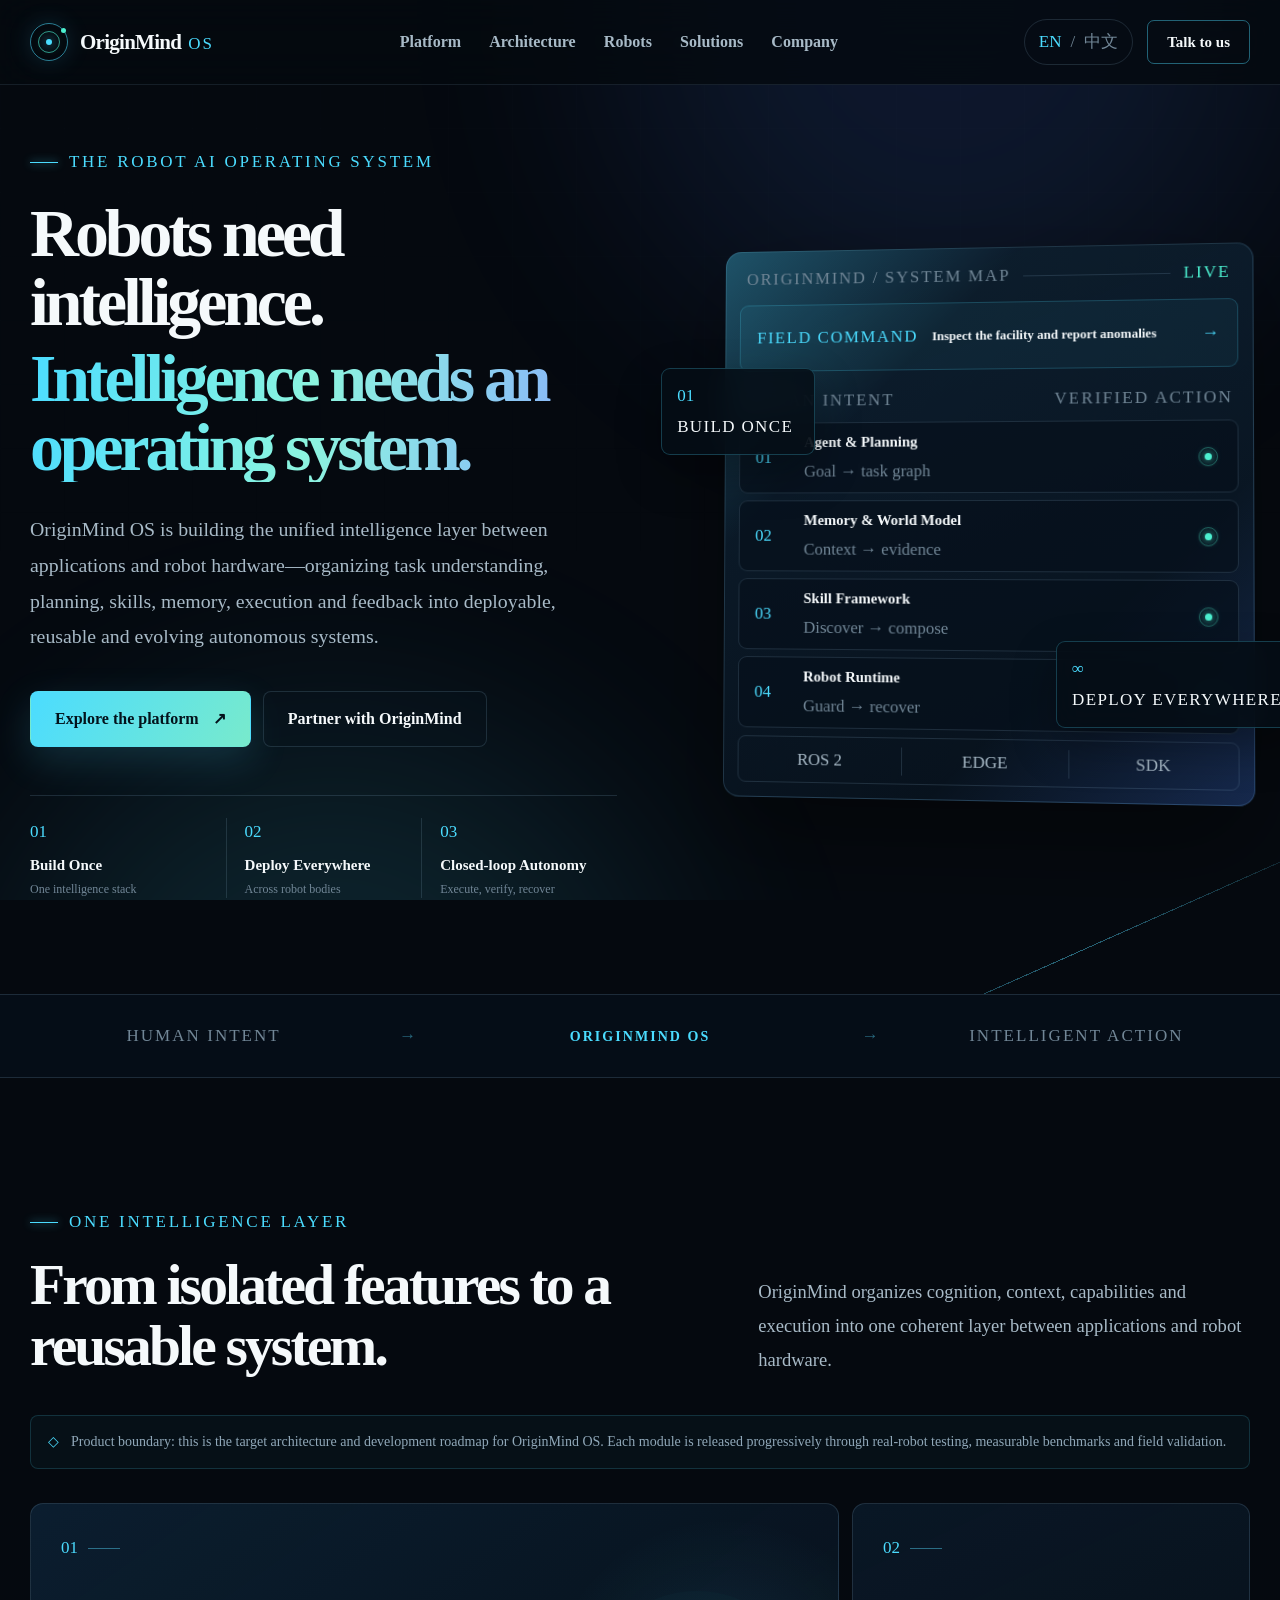
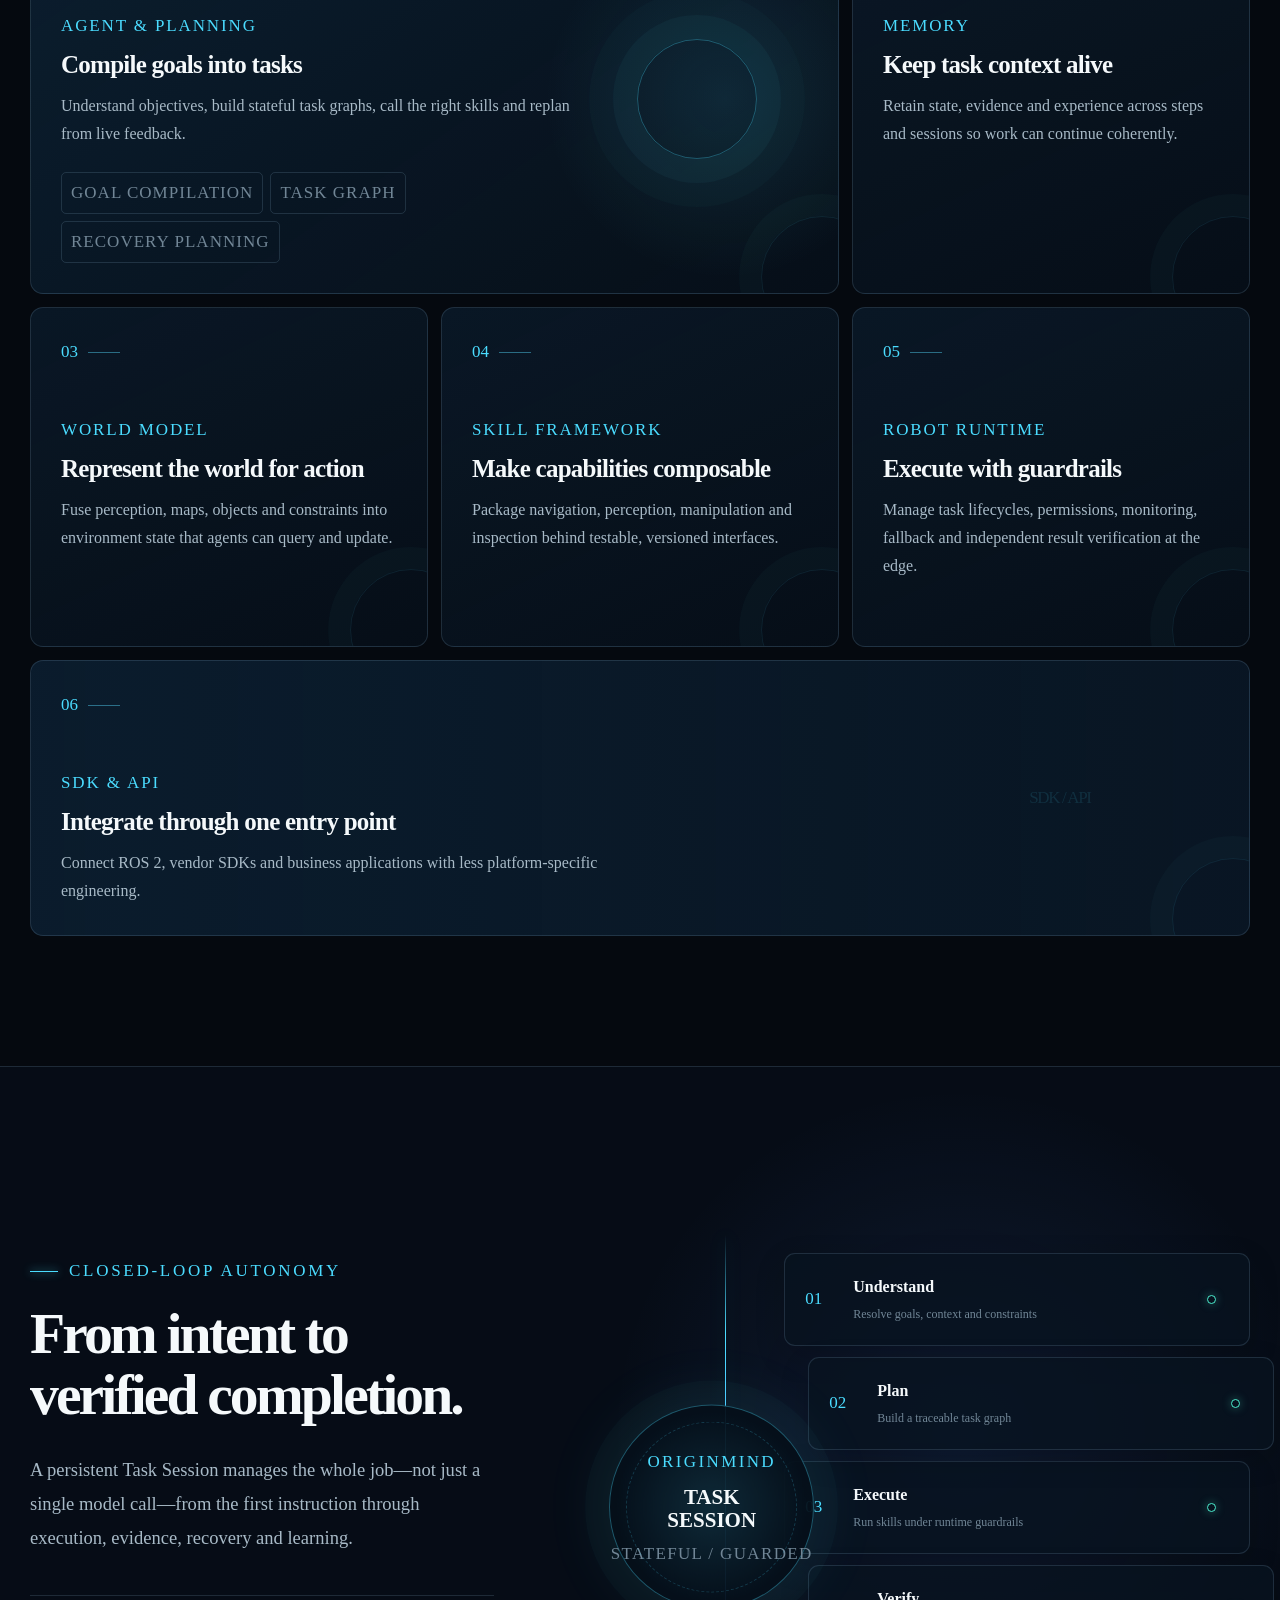
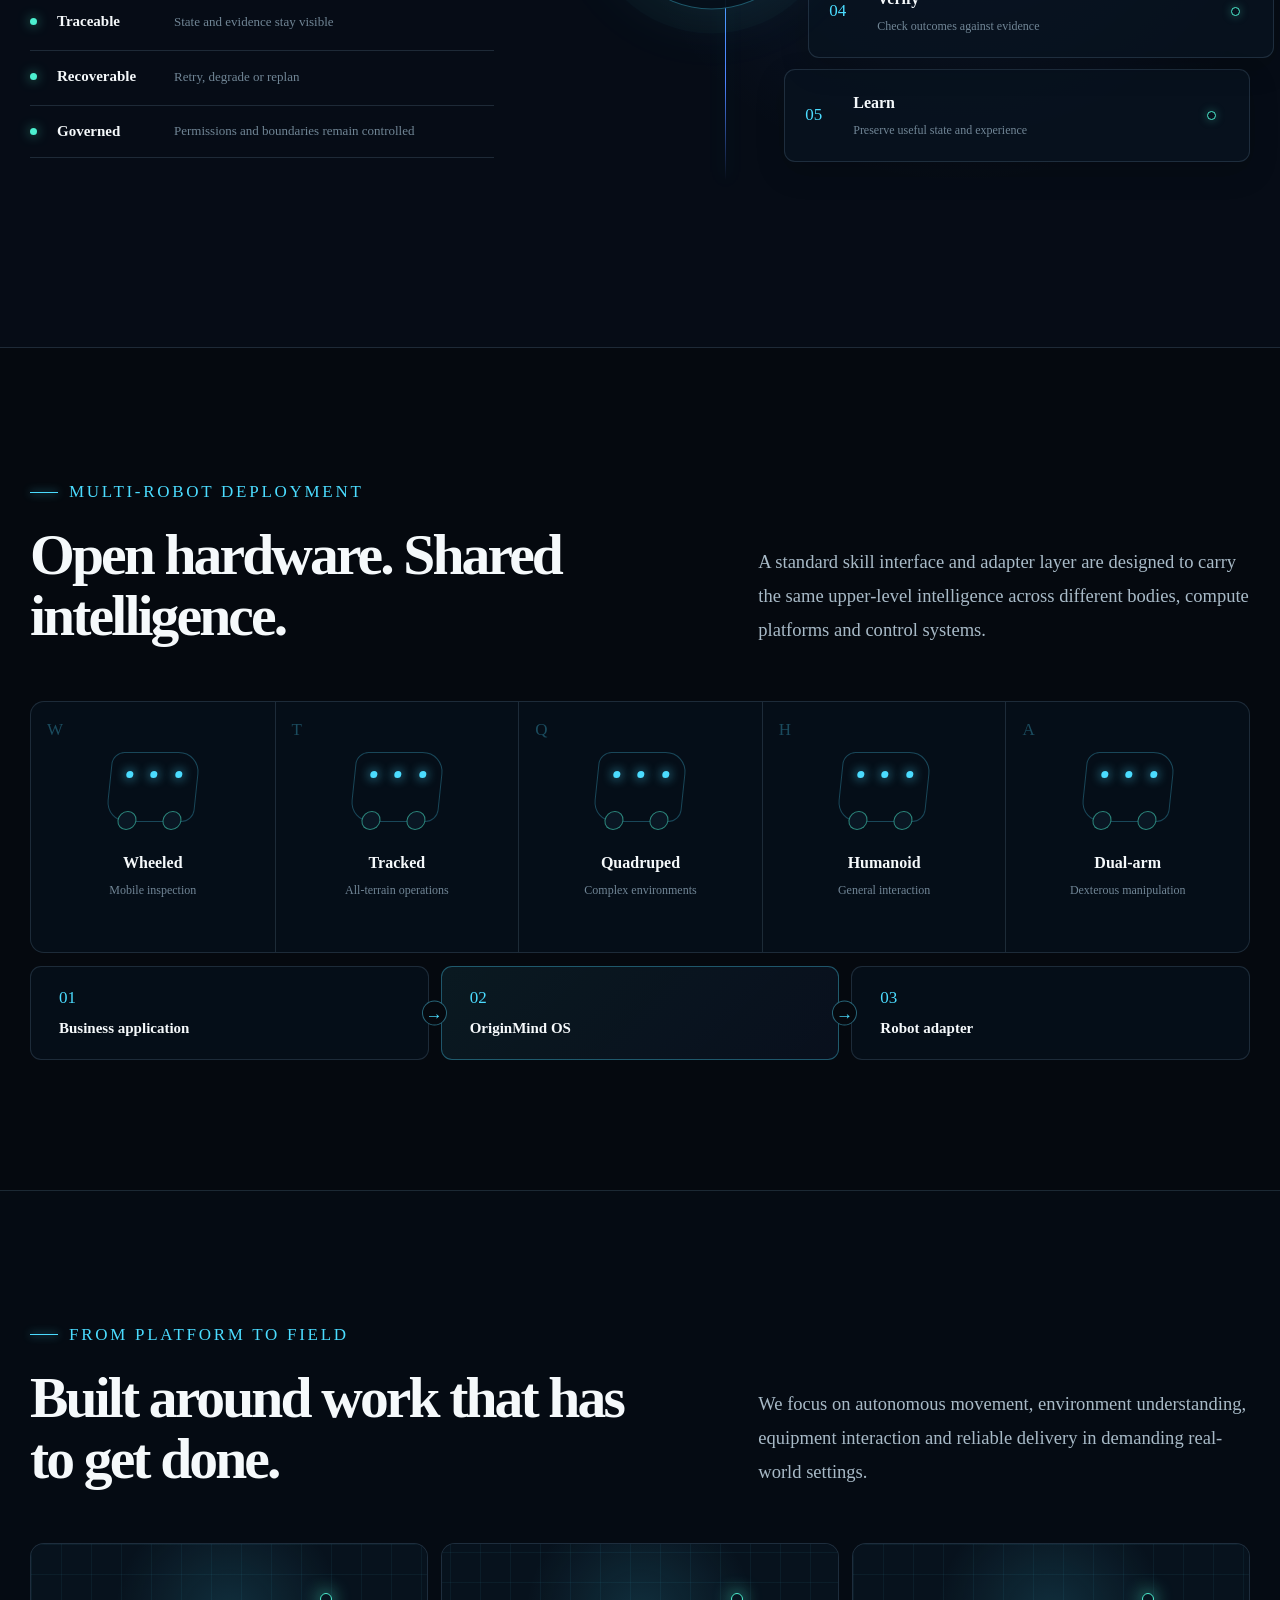
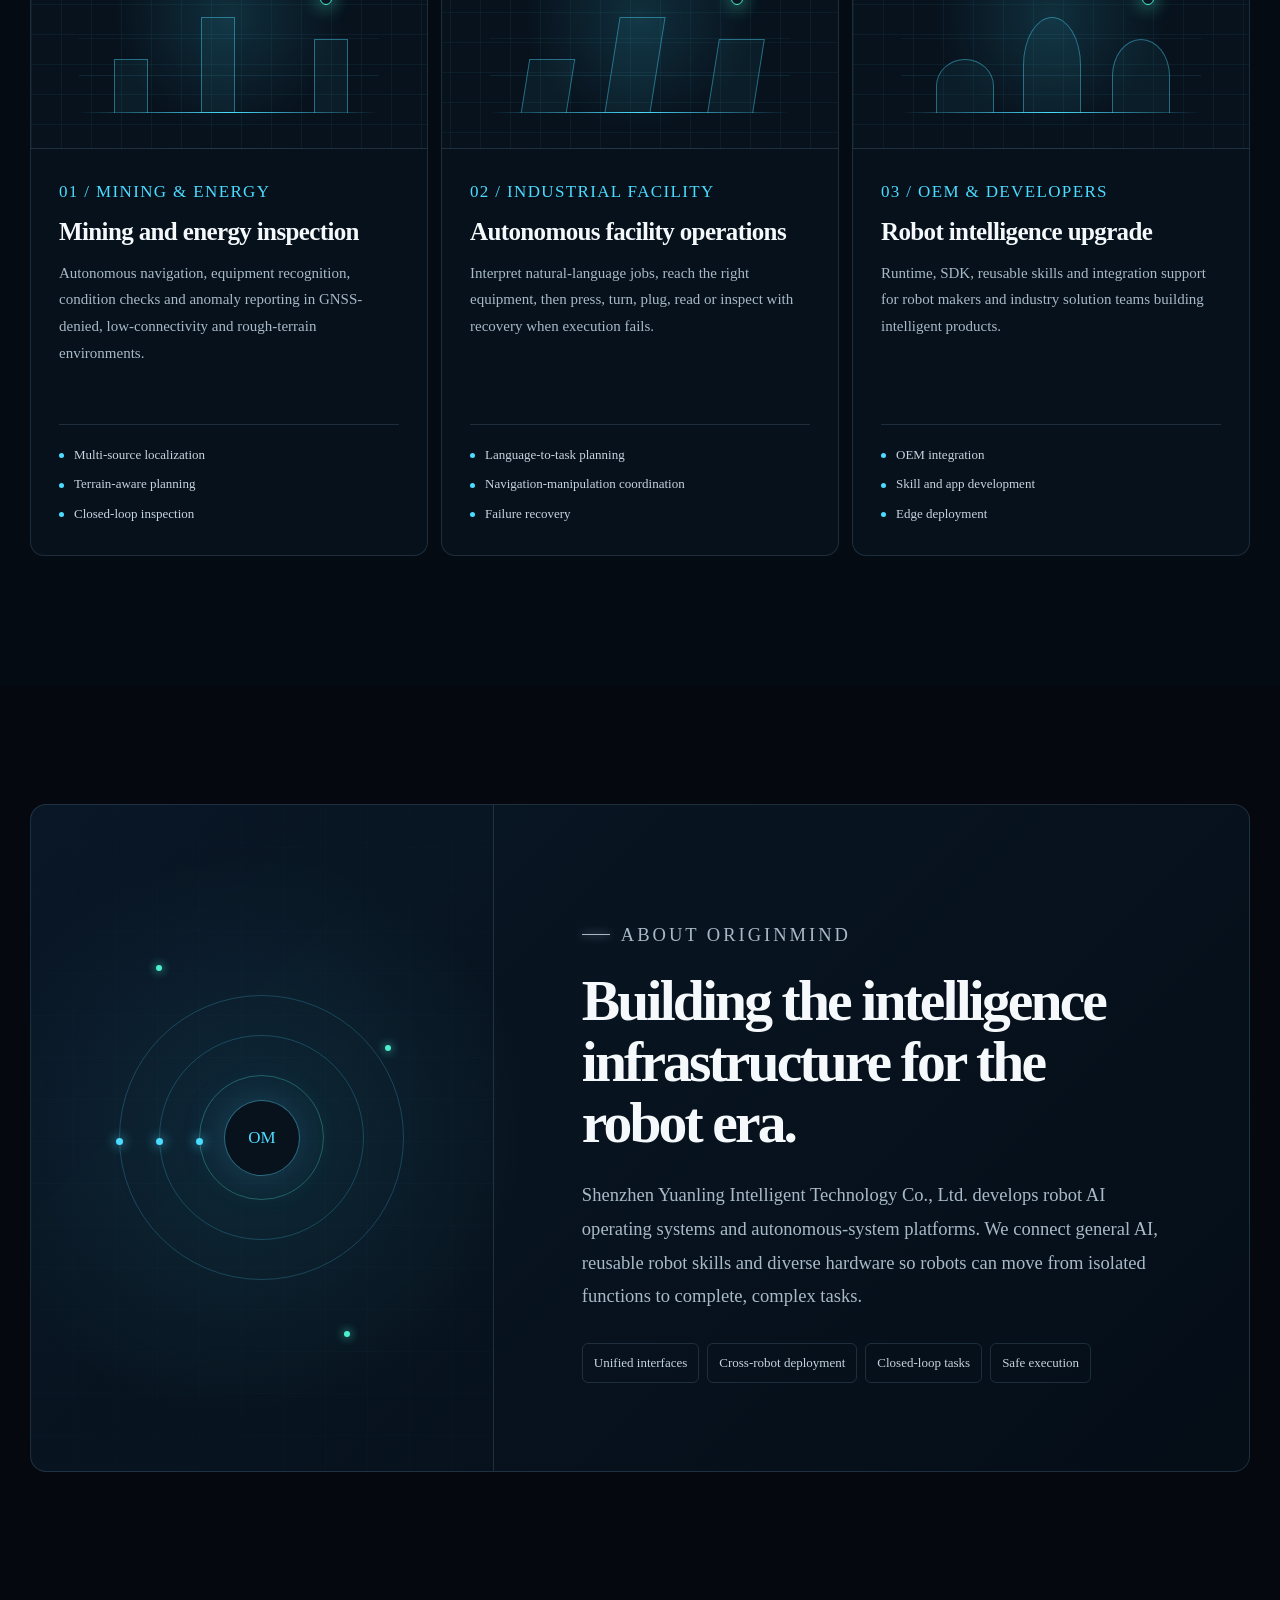
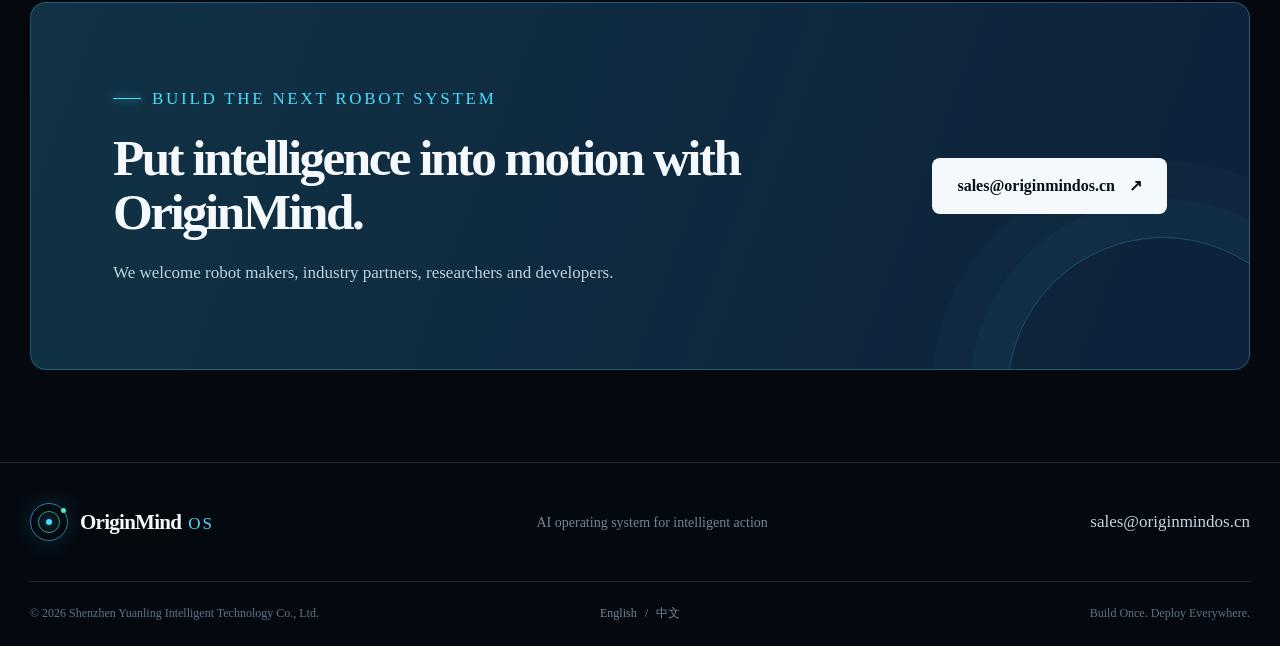
==== en/index.html @ a8e21444 "Build single-repository bilingual OriginMind website" ====
<!DOCTYPE html>
<html lang="en">
  <head>
    <meta charset="utf-8">
    <meta name="viewport" content="width=device-width, initial-scale=1">
    <meta name="theme-color" content="#05090f">
    <meta name="description" content="OriginMind OS connects intent, agents, reusable skills and robot runtimes into deployable, reusable and evolving autonomous robot systems.">
    <meta name="robots" content="index,follow,max-image-preview:large">
    <meta property="og:type" content="website">
    <meta property="og:site_name" content="OriginMind OS">
    <meta property="og:title" content="OriginMind OS | The Robot AI Operating System">
    <meta property="og:description" content="Robots need intelligence. Intelligence needs an operating system.">
    <meta property="og:url" content="https://www.originmindos.com/">
    <meta property="og:locale" content="en_US">
    <meta property="og:locale:alternate" content="zh_CN">
    <meta name="twitter:card" content="summary">
    <meta name="twitter:title" content="OriginMind OS | The Robot AI Operating System">
    <meta name="twitter:description" content="Robots need intelligence. Intelligence needs an operating system.">
    <link rel="canonical" href="https://www.originmindos.com/">
    <link rel="alternate" hreflang="en" href="https://www.originmindos.com/">
    <link rel="alternate" hreflang="zh-CN" href="https://www.originmindos.cn/">
    <link rel="alternate" hreflang="x-default" href="https://www.originmindos.com/">
    <link rel="icon" href="/favicon.svg" type="image/svg+xml">
    <link rel="stylesheet" href="/styles.css">
    <title>OriginMind OS | The Robot AI Operating System</title>
  </head>
  <body><a class="skip-link" href="#main-content">Skip to main content</a><div class="site-atmosphere" aria-hidden="true"><span class="glow glow-one"></span><span class="glow glow-two"></span><span class="grid-field"></span></div><header class="site-header"><div class="shell header-inner"><a class="brand" href="#top" aria-label="OriginMind home"><span class="brand-mark" aria-hidden="true"><i></i></span><span class="brand-name"><strong>OriginMind</strong><small>OS</small></span></a><button class="menu-toggle" type="button" aria-expanded="false" aria-controls="site-navigation" aria-label="Open navigation"><span></span><span></span><span></span></button><nav class="site-nav" id="site-navigation" aria-label="Primary navigation"><a href="#platform">Platform</a><a href="#architecture">Architecture</a><a href="#robots">Robots</a><a href="#solutions">Solutions</a><a href="#company">Company</a></nav><div class="header-actions"><div class="language-switch" aria-label="Language switcher"><a href="https://www.originmindos.com/" class="is-active" aria-current="page">EN</a><span aria-hidden="true">/</span><a href="https://www.originmindos.cn/" class="">中文</a></div><a class="header-cta" href="mailto:sales@originmindos.cn">Talk to us</a></div></div></header><main id="main-content"><section class="hero hero-en" id="top"><div class="shell hero-grid"><div class="hero-copy"><p class="eyebrow"><span></span> THE ROBOT AI OPERATING SYSTEM</p><h1>Robots need intelligence.<span>Intelligence needs an operating system.</span></h1><p class="hero-lead">OriginMind OS is building the unified intelligence layer between applications and robot hardware—organizing task understanding, planning, skills, memory, execution and feedback into deployable, reusable and evolving autonomous systems.</p><div class="hero-actions"><a class="button button-primary" href="#platform">Explore the platform <span aria-hidden="true">↗</span></a><a class="button button-secondary" href="mailto:sales@originmindos.cn">Partner with OriginMind</a></div><ul class="hero-principles"><li><small>01</small><strong>Build Once</strong><span>One intelligence stack</span></li><li><small>02</small><strong>Deploy Everywhere</strong><span>Across robot bodies</span></li><li><small>03</small><strong>Closed-loop Autonomy</strong><span>Execute, verify, recover</span></li></ul></div><div class="system-visual" role="img" aria-label="OriginMind OS reference architecture"><div class="system-frame"><div class="frame-topline"><span>ORIGINMIND / SYSTEM MAP</span><i></i><b>LIVE</b></div><div class="mission-card"><small>FIELD COMMAND</small><strong>Inspect the facility and report anomalies</strong><span>→</span></div><div class="system-flow-labels"><span>HUMAN INTENT</span><span>VERIFIED ACTION</span></div><div class="system-layers"><div class="system-layer"><span>01</span><div><strong>Agent &amp; Planning</strong><small>Goal → task graph</small></div><i aria-hidden="true"></i></div><div class="system-layer"><span>02</span><div><strong>Memory &amp; World Model</strong><small>Context → evidence</small></div><i aria-hidden="true"></i></div><div class="system-layer"><span>03</span><div><strong>Skill Framework</strong><small>Discover → compose</small></div><i aria-hidden="true"></i></div><div class="system-layer"><span>04</span><div><strong>Robot Runtime</strong><small>Guard → recover</small></div><i aria-hidden="true"></i></div></div><div class="system-bus"><span>ROS 2</span><span>EDGE</span><span>SDK</span><i></i></div></div><div class="floating-note note-one"><small>01</small><strong>BUILD ONCE</strong></div><div class="floating-note note-two"><small>∞</small><strong>DEPLOY EVERYWHERE</strong></div></div></div></section><section class="signal-strip" aria-label="OriginMind positioning"><div class="shell signal-inner"><span>HUMAN INTENT</span><i>→</i><strong>ORIGINMIND OS</strong><i>→</i><span>INTELLIGENT ACTION</span></div></section><section class="section platform-section" id="platform"><div class="shell"><div class="section-heading"><div><p class="eyebrow"><span></span> ONE INTELLIGENCE LAYER</p><h2>From isolated features to a reusable system.</h2></div><p>OriginMind organizes cognition, context, capabilities and execution into one coherent layer between applications and robot hardware.</p></div><p class="boundary-note"><span aria-hidden="true">◇</span>Product boundary: this is the target architecture and development roadmap for OriginMind OS. Each module is released progressively through real-robot testing, measurable benchmarks and field validation.</p><div class="module-grid"><article class="module-card module-featured"><div class="module-card-top"><span>01</span><i aria-hidden="true"></i></div><small>AGENT &amp; PLANNING</small><h3>Compile goals into tasks</h3><p>Understand objectives, build stateful task graphs, call the right skills and replan from live feedback.</p><ul><li>Goal compilation</li><li>Task graph</li><li>Recovery planning</li></ul></article><article class="module-card"><div class="module-card-top"><span>02</span><i aria-hidden="true"></i></div><small>MEMORY</small><h3>Keep task context alive</h3><p>Retain state, evidence and experience across steps and sessions so work can continue coherently.</p></article><article class="module-card"><div class="module-card-top"><span>03</span><i aria-hidden="true"></i></div><small>WORLD MODEL</small><h3>Represent the world for action</h3><p>Fuse perception, maps, objects and constraints into environment state that agents can query and update.</p></article><article class="module-card"><div class="module-card-top"><span>04</span><i aria-hidden="true"></i></div><small>SKILL FRAMEWORK</small><h3>Make capabilities composable</h3><p>Package navigation, perception, manipulation and inspection behind testable, versioned interfaces.</p></article><article class="module-card"><div class="module-card-top"><span>05</span><i aria-hidden="true"></i></div><small>ROBOT RUNTIME</small><h3>Execute with guardrails</h3><p>Manage task lifecycles, permissions, monitoring, fallback and independent result verification at the edge.</p></article><article class="module-card"><div class="module-card-top"><span>06</span><i aria-hidden="true"></i></div><small>SDK &amp; API</small><h3>Integrate through one entry point</h3><p>Connect ROS 2, vendor SDKs and business applications with less platform-specific engineering.</p></article></div></div></section><section class="section architecture-section" id="architecture"><div class="shell architecture-grid"><div class="architecture-copy"><p class="eyebrow"><span></span> CLOSED-LOOP AUTONOMY</p><h2>From intent to verified completion.</h2><p class="section-lead">A persistent Task Session manages the whole job—not just a single model call—from the first instruction through execution, evidence, recovery and learning.</p><div class="quality-grid"><div><i aria-hidden="true"></i><strong>Traceable</strong><span>State and evidence stay visible</span></div><div><i aria-hidden="true"></i><strong>Recoverable</strong><span>Retry, degrade or replan</span></div><div><i aria-hidden="true"></i><strong>Governed</strong><span>Permissions and boundaries remain controlled</span></div></div></div><div class="task-session" role="img" aria-label="From intent to verified completion."><div class="session-rail" aria-hidden="true"></div><div class="session-center"><small>ORIGINMIND</small><strong>TASK SESSION</strong><span>STATEFUL / GUARDED</span></div><ol><li><b>01</b><div><strong>Understand</strong><span>Resolve goals, context and constraints</span></div><i aria-hidden="true"></i></li><li><b>02</b><div><strong>Plan</strong><span>Build a traceable task graph</span></div><i aria-hidden="true"></i></li><li><b>03</b><div><strong>Execute</strong><span>Run skills under runtime guardrails</span></div><i aria-hidden="true"></i></li><li><b>04</b><div><strong>Verify</strong><span>Check outcomes against evidence</span></div><i aria-hidden="true"></i></li><li><b>05</b><div><strong>Learn</strong><span>Preserve useful state and experience</span></div><i aria-hidden="true"></i></li></ol></div></div></section><section class="section robots-section" id="robots"><div class="shell"><div class="section-heading"><div><p class="eyebrow"><span></span> MULTI-ROBOT DEPLOYMENT</p><h2>Open hardware. Shared intelligence.</h2></div><p>A standard skill interface and adapter layer are designed to carry the same upper-level intelligence across different bodies, compute platforms and control systems.</p></div><div class="robot-grid"><article class="robot-card"><span>W</span><div class="robot-glyph" aria-hidden="true"><i></i><i></i><i></i></div><strong>Wheeled</strong><small>Mobile inspection</small></article><article class="robot-card"><span>T</span><div class="robot-glyph" aria-hidden="true"><i></i><i></i><i></i></div><strong>Tracked</strong><small>All-terrain operations</small></article><article class="robot-card"><span>Q</span><div class="robot-glyph" aria-hidden="true"><i></i><i></i><i></i></div><strong>Quadruped</strong><small>Complex environments</small></article><article class="robot-card"><span>H</span><div class="robot-glyph" aria-hidden="true"><i></i><i></i><i></i></div><strong>Humanoid</strong><small>General interaction</small></article><article class="robot-card"><span>A</span><div class="robot-glyph" aria-hidden="true"><i></i><i></i><i></i></div><strong>Dual-arm</strong><small>Dexterous manipulation</small></article></div><div class="deployment-flow"><div class=""><small>01</small><strong>Business application</strong><i aria-hidden="true">→</i></div><div class="flow-core"><small>02</small><strong>OriginMind OS</strong><i aria-hidden="true">→</i></div><div class=""><small>03</small><strong>Robot adapter</strong></div></div></div></section><section class="section solutions-section" id="solutions"><div class="shell"><div class="section-heading"><div><p class="eyebrow"><span></span> FROM PLATFORM TO FIELD</p><h2>Built around work that has to get done.</h2></div><p>We focus on autonomous movement, environment understanding, equipment interaction and reliable delivery in demanding real-world settings.</p></div><div class="solution-grid"><article class="solution-card"><div class="solution-art solution-art-1" aria-hidden="true"><span></span><span></span><span></span><i></i></div><div class="solution-body"><small>01 / MINING &amp; ENERGY</small><h3>Mining and energy inspection</h3><p>Autonomous navigation, equipment recognition, condition checks and anomaly reporting in GNSS-denied, low-connectivity and rough-terrain environments.</p><ul><li>Multi-source localization</li><li>Terrain-aware planning</li><li>Closed-loop inspection</li></ul></div></article><article class="solution-card"><div class="solution-art solution-art-2" aria-hidden="true"><span></span><span></span><span></span><i></i></div><div class="solution-body"><small>02 / INDUSTRIAL FACILITY</small><h3>Autonomous facility operations</h3><p>Interpret natural-language jobs, reach the right equipment, then press, turn, plug, read or inspect with recovery when execution fails.</p><ul><li>Language-to-task planning</li><li>Navigation-manipulation coordination</li><li>Failure recovery</li></ul></div></article><article class="solution-card"><div class="solution-art solution-art-3" aria-hidden="true"><span></span><span></span><span></span><i></i></div><div class="solution-body"><small>03 / OEM &amp; DEVELOPERS</small><h3>Robot intelligence upgrade</h3><p>Runtime, SDK, reusable skills and integration support for robot makers and industry solution teams building intelligent products.</p><ul><li>OEM integration</li><li>Skill and app development</li><li>Edge deployment</li></ul></div></article></div></div></section><section class="section company-section" id="company"><div class="shell company-panel"><div class="company-orbit" aria-hidden="true"><span class="orbit orbit-one"></span><span class="orbit orbit-two"></span><span class="orbit orbit-three"></span><strong>OM</strong><i></i><i></i><i></i></div><div class="company-copy"><p class="eyebrow"><span></span> ABOUT ORIGINMIND</p><h2>Building the intelligence infrastructure for the robot era.</h2><p>Shenzhen Yuanling Intelligent Technology Co., Ltd. develops robot AI operating systems and autonomous-system platforms. We connect general AI, reusable robot skills and diverse hardware so robots can move from isolated functions to complete, complex tasks.</p><div class="value-list"><span>Unified interfaces</span><span>Cross-robot deployment</span><span>Closed-loop tasks</span><span>Safe execution</span></div></div></div></section><section class="contact-section"><div class="shell contact-panel"><div><p class="eyebrow"><span></span> BUILD THE NEXT ROBOT SYSTEM</p><h2>Put intelligence into motion with OriginMind.</h2><p>We welcome robot makers, industry partners, researchers and developers.</p></div><a class="button contact-button" href="mailto:sales@originmindos.cn">sales@originmindos.cn <span aria-hidden="true">↗</span></a></div></section></main><footer class="site-footer"><div class="shell footer-main"><a class="brand" href="#top" aria-label="Back to top"><span class="brand-mark" aria-hidden="true"><i></i></span><span class="brand-name"><strong>OriginMind</strong><small>OS</small></span></a><p>AI operating system for intelligent action</p><a href="mailto:sales@originmindos.cn">sales@originmindos.cn</a></div><div class="shell footer-bottom"><span>© 2026 Shenzhen Yuanling Intelligent Technology Co., Ltd.</span><div class="footer-languages"><a href="https://www.originmindos.com/">English</a><span>/</span><a href="https://www.originmindos.cn/">中文</a></div><span>Build Once. Deploy Everywhere.</span></div></footer>
    <script src="/script.js" defer></script>
  </body>
</html>
---- styles.css ----
:root {
  color-scheme: dark;
  --bg: #05090f;
  --bg-soft: #07121d;
  --panel: rgba(10, 23, 36, 0.78);
  --panel-solid: #0a1724;
  --line: rgba(150, 190, 216, 0.17);
  --line-hot: rgba(84, 218, 255, 0.44);
  --text: #f5f9fb;
  --muted: #a8bac7;
  --muted-soft: #718696;
  --cyan: #4bdcff;
  --blue: #4d82ff;
  --mint: #4cf0d0;
  --shell: 1220px;
  --sans: var(--font-geist-sans), "PingFang SC", "Microsoft YaHei", system-ui, sans-serif;
  --mono: var(--font-geist-mono), ui-monospace, monospace;
}

* {
  box-sizing: border-box;
}

html {
  scroll-behavior: smooth;
  background: var(--bg);
}

body {
  margin: 0;
  min-width: 320px;
  overflow-x: clip;
  color: var(--text);
  background: var(--bg);
  font-family: var(--sans);
  font-size: 17px;
  line-height: 1.65;
  -webkit-font-smoothing: antialiased;
}

body.menu-open {
  overflow: hidden;
}

a {
  color: inherit;
  text-decoration: none;
}

button,
a {
  -webkit-tap-highlight-color: transparent;
}

button {
  font: inherit;
}

.shell {
  width: min(calc(100% - 48px), var(--shell));
  margin-inline: auto;
}

.skip-link {
  position: fixed;
  z-index: 100;
  top: 10px;
  left: 12px;
  padding: 10px 16px;
  color: #031119;
  background: var(--cyan);
  border-radius: 7px;
  font-weight: 750;
  transform: translateY(-150%);
}

.skip-link:focus {
  transform: translateY(0);
}

.site-atmosphere {
  position: fixed;
  z-index: 0;
  inset: 0;
  overflow: hidden;
  contain: strict;
  pointer-events: none;
}

.glow {
  position: absolute;
  width: 52vw;
  height: 52vw;
  border-radius: 50%;
  filter: blur(120px);
  opacity: 0.12;
}

.glow-one {
  top: -25vw;
  right: 0;
  background: var(--blue);
}

.glow-two {
  bottom: -38vw;
  left: 0;
  background: var(--cyan);
}

.grid-field {
  position: absolute;
  inset: 0;
  opacity: 0.22;
  background-image:
    linear-gradient(rgba(117, 164, 194, 0.055) 1px, transparent 1px),
    linear-gradient(90deg, rgba(117, 164, 194, 0.055) 1px, transparent 1px);
  background-size: 64px 64px;
  mask-image: linear-gradient(to bottom, #000 0%, transparent 90%);
}

.site-header {
  position: fixed;
  z-index: 50;
  inset: 0 0 auto;
  border-bottom: 1px solid rgba(145, 189, 218, 0.12);
  background: rgba(5, 9, 15, 0.78);
  backdrop-filter: blur(20px);
}

.header-inner {
  min-height: 82px;
  display: flex;
  align-items: center;
  gap: 32px;
}

.brand {
  display: inline-flex;
  align-items: center;
  gap: 12px;
  flex: 0 0 auto;
}

.brand-mark {
  position: relative;
  display: grid;
  width: 38px;
  height: 38px;
  place-items: center;
  border: 1px solid rgba(75, 220, 255, 0.56);
  border-radius: 50%;
  box-shadow: 0 0 24px rgba(75, 220, 255, 0.15);
}

.brand-mark::before,
.brand-mark::after,
.brand-mark i {
  content: "";
  position: absolute;
  border-radius: 50%;
}

.brand-mark::before {
  inset: 7px;
  border: 1px solid rgba(76, 240, 208, 0.62);
}

.brand-mark::after {
  width: 6px;
  height: 6px;
  background: var(--cyan);
  box-shadow: 0 0 12px var(--cyan);
}

.brand-mark i {
  top: 4px;
  right: 1px;
  width: 5px;
  height: 5px;
  background: var(--mint);
}

.brand-name {
  display: flex;
  align-items: baseline;
  gap: 7px;
}

.brand-name strong {
  font-size: 21px;
  font-weight: 680;
  letter-spacing: -0.035em;
}

.brand-name small {
  color: var(--cyan);
  font: 750 10px/1 var(--mono);
  letter-spacing: 0.12em;
}

.site-nav {
  display: flex;
  align-items: center;
  gap: clamp(18px, 2.2vw, 34px);
  margin: 0 auto;
}

.site-nav a {
  position: relative;
  padding-block: 29px;
  color: var(--muted);
  font-size: 16px;
  font-weight: 570;
  white-space: nowrap;
  transition: color 0.2s ease;
}

.site-nav a::after {
  content: "";
  position: absolute;
  right: 0;
  bottom: 20px;
  left: 0;
  height: 1px;
  background: var(--cyan);
  transform: scaleX(0);
  transition: transform 0.2s ease;
}

.site-nav a:hover,
.site-nav a:focus-visible {
  color: var(--text);
}

.site-nav a:hover::after,
.site-nav a:focus-visible::after {
  transform: scaleX(1);
}

.header-actions {
  display: flex;
  align-items: center;
  gap: 14px;
}

.language-switch {
  display: flex;
  align-items: center;
  gap: 7px;
  min-height: 42px;
  padding: 0 12px;
  border: 1px solid var(--line);
  border-radius: 999px;
  color: var(--muted-soft);
  font: 690 13px/1 var(--mono);
}

.language-switch a {
  padding: 8px 2px;
  transition: color 0.2s ease;
}

.language-switch a:hover,
.language-switch a:focus-visible,
.language-switch a.is-active {
  color: var(--cyan);
}

.header-cta {
  min-height: 44px;
  display: inline-flex;
  align-items: center;
  justify-content: center;
  padding: 0 19px;
  border: 1px solid rgba(75, 220, 255, 0.42);
  border-radius: 7px;
  color: var(--text);
  font-size: 15px;
  font-weight: 650;
  transition: background 0.2s ease, color 0.2s ease;
}

.header-cta:hover,
.header-cta:focus-visible {
  color: #031119;
  background: var(--cyan);
}

.menu-toggle {
  display: none;
  width: 44px;
  height: 44px;
  padding: 12px 9px;
  border: 1px solid var(--line);
  border-radius: 7px;
  color: var(--text);
  background: transparent;
  cursor: pointer;
}

.menu-toggle span {
  display: block;
  width: 100%;
  height: 1px;
  margin: 5px 0;
  background: currentColor;
  transition: transform 0.2s ease, opacity 0.2s ease;
}

.hero {
  position: relative;
  z-index: 1;
  min-height: 850px;
  display: flex;
  align-items: center;
  padding: 148px 0 96px;
  overflow: hidden;
}

.hero::after {
  content: "";
  position: absolute;
  right: -10%;
  bottom: 4%;
  width: 52%;
  height: 1px;
  background: linear-gradient(90deg, transparent, var(--line-hot), transparent);
  transform: rotate(-24deg);
}

.hero-grid {
  display: grid;
  grid-template-columns: minmax(0, 1.05fr) minmax(430px, 0.95fr);
  align-items: center;
  gap: clamp(60px, 8vw, 120px);
}

.eyebrow {
  display: flex;
  align-items: center;
  gap: 11px;
  margin: 0 0 24px;
  color: var(--cyan);
  font: 720 12px/1.5 var(--mono);
  letter-spacing: 0.16em;
  text-transform: uppercase;
}

.eyebrow span {
  width: 28px;
  height: 1px;
  background: currentColor;
  box-shadow: 0 0 8px currentColor;
}

.hero h1 {
  max-width: 760px;
  margin: 0;
  font-size: clamp(56px, 6.2vw, 92px);
  font-weight: 610;
  line-height: 0.98;
  letter-spacing: -0.06em;
}

.hero h1 > span {
  display: block;
  margin-top: 8px;
  color: transparent;
  background: linear-gradient(100deg, var(--cyan), #8cf5df 48%, #89a9ff);
  background-clip: text;
  -webkit-background-clip: text;
}

.hero-en h1 {
  font-size: clamp(49px, 5.3vw, 78px);
  line-height: 1.01;
}

.hero-zh h1 {
  font-size: clamp(39px, 5vw, 70px);
  line-height: 1.06;
  letter-spacing: -0.045em;
}

.hero-lead {
  max-width: 680px;
  margin: 30px 0 0;
  color: var(--muted);
  font-size: clamp(18px, 1.55vw, 21px);
  line-height: 1.8;
}

.hero-actions {
  display: flex;
  flex-wrap: wrap;
  gap: 12px;
  margin-top: 36px;
}

.button {
  min-height: 56px;
  display: inline-flex;
  align-items: center;
  justify-content: center;
  gap: 14px;
  padding: 0 24px;
  border: 1px solid transparent;
  border-radius: 8px;
  font-size: 16px;
  font-weight: 680;
  transition: transform 0.2s ease, box-shadow 0.2s ease, border-color 0.2s ease;
}

.button:hover,
.button:focus-visible {
  transform: translateY(-2px);
}

.button-primary {
  color: #03121b;
  background: linear-gradient(120deg, var(--cyan), #78eacc);
  box-shadow: 0 13px 38px rgba(75, 220, 255, 0.16);
}

.button-primary:hover,
.button-primary:focus-visible {
  box-shadow: 0 16px 48px rgba(75, 220, 255, 0.24);
}

.button-secondary {
  border-color: var(--line);
  background: rgba(9, 19, 30, 0.42);
}

.button-secondary:hover,
.button-secondary:focus-visible {
  border-color: var(--line-hot);
}

.hero-principles {
  display: grid;
  grid-template-columns: repeat(3, 1fr);
  gap: 0;
  margin: 48px 0 0;
  padding: 22px 0 0;
  border-top: 1px solid var(--line);
  list-style: none;
}

.hero-principles li {
  min-width: 0;
  padding-right: 18px;
}

.hero-principles li + li {
  padding-left: 18px;
  border-left: 1px solid var(--line);
}

.hero-principles small,
.hero-principles strong,
.hero-principles span {
  display: block;
}

.hero-principles small {
  margin-bottom: 7px;
  color: var(--cyan);
  font: 700 10px/1 var(--mono);
}

.hero-principles strong {
  font-size: 15px;
  font-weight: 670;
}

.hero-principles span {
  margin-top: 3px;
  color: var(--muted-soft);
  font-size: 12px;
  line-height: 1.45;
}

.system-visual {
  position: relative;
}

.system-frame {
  position: relative;
  padding: 14px;
  border: 1px solid rgba(119, 181, 220, 0.22);
  border-radius: 16px;
  background:
    linear-gradient(160deg, rgba(13, 31, 48, 0.94), rgba(6, 15, 25, 0.9)),
    var(--panel-solid);
  box-shadow: 0 40px 100px rgba(0, 0, 0, 0.45);
  transform: perspective(1000px) rotateY(-4deg) rotateX(1deg);
}

.system-frame::before {
  content: "";
  position: absolute;
  inset: -1px;
  z-index: -1;
  border-radius: inherit;
  background: linear-gradient(135deg, rgba(75, 220, 255, 0.28), transparent 28%, transparent 70%, rgba(77, 130, 255, 0.22));
}

.frame-topline {
  min-height: 34px;
  display: grid;
  grid-template-columns: auto 1fr auto;
  align-items: center;
  gap: 13px;
  padding: 0 7px 12px;
  color: var(--muted-soft);
  font: 700 9px/1 var(--mono);
  letter-spacing: 0.11em;
}

.frame-topline i {
  height: 1px;
  background: var(--line);
}

.frame-topline b {
  color: var(--mint);
  font: inherit;
}

.mission-card {
  min-height: 68px;
  display: grid;
  grid-template-columns: auto 1fr auto;
  align-items: center;
  gap: 14px;
  padding: 0 17px;
  border: 1px solid rgba(75, 220, 255, 0.2);
  border-radius: 9px;
  background: rgba(75, 220, 255, 0.055);
}

.mission-card small {
  color: var(--cyan);
  font: 700 9px/1 var(--mono);
  letter-spacing: 0.1em;
}

.mission-card strong {
  overflow: hidden;
  font-size: 13px;
  font-weight: 580;
  text-overflow: ellipsis;
  white-space: nowrap;
}

.mission-card > span {
  color: var(--cyan);
}

.system-flow-labels {
  display: flex;
  justify-content: space-between;
  padding: 16px 5px 8px;
  color: var(--muted-soft);
  font: 700 8px/1 var(--mono);
  letter-spacing: 0.12em;
}

.system-layers {
  display: grid;
  gap: 7px;
}

.system-layer {
  min-height: 72px;
  display: grid;
  grid-template-columns: 38px 1fr 22px;
  align-items: center;
  gap: 12px;
  padding: 0 16px;
  border: 1px solid var(--line);
  border-radius: 9px;
  background: rgba(7, 17, 28, 0.7);
  transition: border-color 0.2s ease, transform 0.2s ease;
}

.system-layer:hover {
  border-color: var(--line-hot);
  transform: translateX(-4px);
}

.system-layer > span {
  color: var(--cyan);
  font: 700 11px/1 var(--mono);
}

.system-layer div {
  display: grid;
  gap: 4px;
}

.system-layer strong {
  font-size: 15px;
  font-weight: 640;
}

.system-layer small {
  color: var(--muted-soft);
  font: 550 10px/1.2 var(--mono);
}

.system-layer i {
  position: relative;
  width: 19px;
  height: 19px;
  border: 1px solid rgba(76, 240, 208, 0.34);
  border-radius: 50%;
}

.system-layer i::after {
  content: "";
  position: absolute;
  inset: 5px;
  border-radius: 50%;
  background: var(--mint);
  box-shadow: 0 0 9px var(--mint);
}

.system-bus {
  position: relative;
  min-height: 47px;
  display: grid;
  grid-template-columns: repeat(3, 1fr);
  align-items: center;
  margin-top: 8px;
  overflow: hidden;
  border: 1px solid var(--line);
  border-radius: 8px;
  color: var(--muted);
  font: 650 9px/1 var(--mono);
  text-align: center;
}

.system-bus span + span {
  border-left: 1px solid var(--line);
}

.system-bus i {
  position: absolute;
  bottom: 0;
  left: -30%;
  width: 28%;
  height: 1px;
  background: linear-gradient(90deg, transparent, var(--cyan), transparent);
  animation: bus-signal 4.5s linear infinite;
}

.floating-note {
  position: absolute;
  display: grid;
  gap: 3px;
  min-width: 154px;
  padding: 13px 15px;
  border: 1px solid rgba(75, 220, 255, 0.24);
  border-radius: 9px;
  background: rgba(5, 13, 22, 0.86);
  box-shadow: 0 18px 45px rgba(0, 0, 0, 0.32);
  backdrop-filter: blur(14px);
}

.floating-note small {
  color: var(--cyan);
  font: 700 9px/1 var(--mono);
}

.floating-note strong {
  font: 700 11px/1.2 var(--mono);
  letter-spacing: 0.08em;
}

.note-one {
  top: 22%;
  left: -58px;
}

.note-two {
  right: -48px;
  bottom: 13%;
}

.signal-strip {
  position: relative;
  z-index: 2;
  border-block: 1px solid var(--line);
  background: rgba(7, 17, 29, 0.68);
}

.signal-inner {
  min-height: 82px;
  display: grid;
  grid-template-columns: 1fr auto 1.15fr auto 1fr;
  align-items: center;
  gap: 22px;
  color: var(--muted-soft);
  font: 700 12px/1 var(--mono);
  letter-spacing: 0.12em;
  text-align: center;
}

.signal-inner strong {
  color: var(--cyan);
  font-size: 14px;
}

.signal-inner i {
  color: var(--line-hot);
  font-style: normal;
}

@keyframes bus-signal {
  to { left: 105%; }
}

.section {
  position: relative;
  z-index: 2;
  padding: 130px 0;
}

.section-heading {
  display: grid;
  grid-template-columns: minmax(0, 1.12fr) minmax(300px, 0.88fr);
  align-items: end;
  gap: clamp(48px, 8vw, 110px);
  margin-bottom: 54px;
}

.section-heading .eyebrow,
.architecture-copy .eyebrow,
.company-copy .eyebrow,
.contact-panel .eyebrow {
  margin-bottom: 18px;
}

.section-heading h2,
.architecture-copy h2,
.company-copy h2,
.contact-panel h2 {
  max-width: 850px;
  margin: 0;
  font-size: clamp(42px, 4.5vw, 66px);
  font-weight: 600;
  line-height: 1.06;
  letter-spacing: -0.05em;
}

.section-heading > p,
.section-lead,
.company-copy > p {
  margin: 0;
  color: var(--muted);
  font-size: clamp(17px, 1.45vw, 20px);
  line-height: 1.82;
}

.boundary-note {
  display: grid;
  grid-template-columns: auto 1fr;
  gap: 12px;
  margin: -15px 0 34px;
  padding: 14px 17px;
  border: 1px solid rgba(75, 220, 255, 0.16);
  border-radius: 8px;
  color: #90a8b9;
  background: rgba(75, 220, 255, 0.035);
  font-size: 14px;
  line-height: 1.7;
}

.boundary-note span {
  color: var(--cyan);
}

.module-grid {
  display: grid;
  grid-template-columns: repeat(3, minmax(0, 1fr));
  gap: 13px;
}

.module-card {
  position: relative;
  min-height: 340px;
  display: flex;
  flex-direction: column;
  padding: 30px;
  overflow: hidden;
  border: 1px solid var(--line);
  border-radius: 13px;
  background: linear-gradient(155deg, rgba(11, 27, 43, 0.82), rgba(7, 17, 28, 0.68));
  transition: transform 0.25s ease, border-color 0.25s ease, background 0.25s ease;
}

.module-card::after {
  content: "";
  position: absolute;
  right: -45px;
  bottom: -45px;
  width: 120px;
  height: 120px;
  border: 1px solid rgba(75, 220, 255, 0.09);
  border-radius: 50%;
  box-shadow: 0 0 0 22px rgba(75, 220, 255, 0.025);
}

.module-card:hover {
  z-index: 1;
  border-color: var(--line-hot);
  background: linear-gradient(155deg, rgba(13, 34, 53, 0.92), rgba(7, 18, 30, 0.82));
  transform: translateY(-5px);
}

.module-featured {
  grid-column: span 2;
  padding-right: 33%;
  background:
    radial-gradient(circle at 86% 50%, rgba(75, 220, 255, 0.11), transparent 25%),
    linear-gradient(145deg, rgba(12, 32, 50, 0.92), rgba(7, 17, 28, 0.7));
}

.module-featured::before {
  content: "";
  position: absolute;
  top: 50%;
  right: 10%;
  width: 118px;
  height: 118px;
  border: 1px solid rgba(75, 220, 255, 0.3);
  border-radius: 50%;
  box-shadow:
    0 0 0 24px rgba(75, 220, 255, 0.04),
    0 0 0 48px rgba(75, 220, 255, 0.018);
  transform: translateY(-50%);
}

.module-card:last-child {
  grid-column: span 3;
  min-height: 270px;
  padding-right: 52%;
  background:
    linear-gradient(90deg, rgba(10, 28, 45, 0.94), rgba(8, 21, 35, 0.72)),
    var(--panel-solid);
}

.module-card:last-child::before {
  content: "SDK / API";
  position: absolute;
  top: 50%;
  right: 13%;
  color: rgba(75, 220, 255, 0.12);
  font: 700 clamp(34px, 5vw, 70px)/1 var(--mono);
  letter-spacing: -0.08em;
  transform: translateY(-50%);
}

.module-card-top {
  display: flex;
  align-items: center;
  gap: 10px;
  margin-bottom: 50px;
}

.module-card-top span {
  color: var(--cyan);
  font: 700 11px/1 var(--mono);
}

.module-card-top i {
  width: 32px;
  height: 1px;
  background: var(--line-hot);
}

.module-card > small {
  color: var(--cyan);
  font: 700 10px/1.4 var(--mono);
  letter-spacing: 0.11em;
  text-transform: uppercase;
}

.module-card h3 {
  margin: 10px 0 12px;
  font-size: 25px;
  font-weight: 620;
  line-height: 1.2;
  letter-spacing: -0.03em;
}

.module-card > p {
  max-width: 620px;
  margin: 0;
  color: var(--muted);
  font-size: 16px;
  line-height: 1.75;
}

.module-card ul {
  display: flex;
  flex-wrap: wrap;
  gap: 7px;
  margin: auto 0 0;
  padding: 24px 0 0;
  list-style: none;
}

.module-card li {
  padding: 6px 9px;
  border: 1px solid var(--line);
  border-radius: 5px;
  color: var(--muted-soft);
  font: 650 9px/1 var(--mono);
  letter-spacing: 0.06em;
  text-transform: uppercase;
}

.architecture-section {
  overflow: hidden;
  border-block: 1px solid var(--line);
  background:
    radial-gradient(circle at 75% 42%, rgba(77, 130, 255, 0.12), transparent 32%),
    rgba(7, 15, 25, 0.72);
}

.architecture-grid {
  display: grid;
  grid-template-columns: minmax(0, 0.84fr) minmax(480px, 1.16fr);
  align-items: center;
  gap: clamp(70px, 9vw, 130px);
}

.architecture-copy .section-lead {
  margin-top: 28px;
}

.quality-grid {
  display: grid;
  gap: 2px;
  margin-top: 40px;
}

.quality-grid > div {
  display: grid;
  grid-template-columns: 15px 105px 1fr;
  align-items: center;
  gap: 12px;
  min-height: 53px;
  border-top: 1px solid var(--line);
}

.quality-grid > div:last-child {
  border-bottom: 1px solid var(--line);
}

.quality-grid i {
  width: 7px;
  height: 7px;
  border-radius: 50%;
  background: var(--mint);
  box-shadow: 0 0 12px rgba(76, 240, 208, 0.65);
}

.quality-grid strong {
  font-size: 15px;
  font-weight: 650;
}

.quality-grid span {
  color: var(--muted-soft);
  font-size: 13px;
}

.task-session {
  position: relative;
  min-height: 620px;
  display: flex;
  align-items: center;
  padding-left: 175px;
}

.session-rail {
  position: absolute;
  top: 6%;
  bottom: 6%;
  left: 116px;
  width: 1px;
  background: linear-gradient(180deg, transparent, var(--cyan) 18%, var(--blue) 82%, transparent);
  box-shadow: 0 0 18px rgba(75, 220, 255, 0.26);
}

.session-center {
  position: absolute;
  z-index: 3;
  top: 50%;
  left: 0;
  width: 205px;
  height: 205px;
  display: flex;
  flex-direction: column;
  align-items: center;
  justify-content: center;
  border: 1px solid rgba(75, 220, 255, 0.35);
  border-radius: 50%;
  background:
    radial-gradient(circle, rgba(75, 220, 255, 0.13), transparent 67%),
    rgba(6, 16, 27, 0.95);
  box-shadow: 0 0 0 24px rgba(75, 220, 255, 0.025), 0 0 70px rgba(75, 220, 255, 0.1);
  transform: translateY(-50%);
}

.session-center::after {
  content: "";
  position: absolute;
  inset: 16px;
  border: 1px dashed rgba(75, 220, 255, 0.2);
  border-radius: 50%;
  animation: session-spin 18s linear infinite;
}

.session-center small {
  color: var(--cyan);
  font: 700 9px/1 var(--mono);
  letter-spacing: 0.14em;
}

.session-center strong {
  max-width: 140px;
  margin: 10px 0 7px;
  font-size: 21px;
  font-weight: 640;
  line-height: 1.12;
  text-align: center;
  text-transform: uppercase;
}

.session-center span {
  color: var(--muted-soft);
  font: 650 8px/1 var(--mono);
  letter-spacing: 0.08em;
  text-transform: uppercase;
}

.task-session ol {
  width: 100%;
  display: grid;
  gap: 11px;
  margin: 0;
  padding: 0;
  list-style: none;
}

.task-session li {
  min-height: 93px;
  display: grid;
  grid-template-columns: 34px 1fr 22px;
  align-items: center;
  gap: 14px;
  padding: 0 20px;
  border: 1px solid var(--line);
  border-radius: 11px;
  background: rgba(8, 20, 33, 0.78);
  box-shadow: 0 10px 30px rgba(0, 0, 0, 0.16);
}

.task-session li:nth-child(2),
.task-session li:nth-child(4) {
  transform: translateX(24px);
}

.task-session li > b {
  color: var(--cyan);
  font: 700 11px/1 var(--mono);
}

.task-session li > div {
  display: grid;
  gap: 4px;
}

.task-session li strong {
  font-size: 16px;
  font-weight: 640;
}

.task-session li span {
  color: var(--muted-soft);
  font-size: 12px;
}

.task-session li > i {
  width: 9px;
  height: 9px;
  border: 1px solid var(--mint);
  border-radius: 50%;
  box-shadow: 0 0 10px rgba(76, 240, 208, 0.35);
}

.robot-grid {
  display: grid;
  grid-template-columns: repeat(5, minmax(0, 1fr));
  border: 1px solid var(--line);
  border-radius: 14px;
  overflow: hidden;
  background: rgba(8, 19, 31, 0.62);
}

.robot-card {
  position: relative;
  min-height: 250px;
  display: flex;
  flex-direction: column;
  align-items: center;
  justify-content: center;
  padding: 26px 15px;
  overflow: hidden;
  text-align: center;
  transition: background 0.25s ease;
}

.robot-card + .robot-card {
  border-left: 1px solid var(--line);
}

.robot-card:hover {
  background: rgba(75, 220, 255, 0.055);
}

.robot-card > span {
  position: absolute;
  top: 14px;
  left: 16px;
  color: rgba(75, 220, 255, 0.3);
  font: 700 38px/1 var(--mono);
}

.robot-glyph {
  position: relative;
  width: 88px;
  height: 70px;
  margin-bottom: 28px;
  border: 1px solid rgba(75, 220, 255, 0.28);
  border-radius: 12px 22px 12px 22px;
  transform: skewX(-6deg);
}

.robot-glyph::before,
.robot-glyph::after {
  content: "";
  position: absolute;
  bottom: -9px;
  width: 17px;
  height: 17px;
  border: 1px solid rgba(76, 240, 208, 0.52);
  border-radius: 50%;
  background: var(--panel-solid);
}

.robot-glyph::before { left: 11px; }
.robot-glyph::after { right: 11px; }

.robot-glyph i {
  position: absolute;
  top: 18px;
  width: 7px;
  height: 7px;
  border-radius: 50%;
  background: var(--cyan);
  box-shadow: 0 0 11px var(--cyan);
}

.robot-glyph i:nth-child(1) { left: 15px; }
.robot-glyph i:nth-child(2) { left: 39px; }
.robot-glyph i:nth-child(3) { right: 15px; }

.robot-card strong {
  font-size: 16px;
  font-weight: 650;
}

.robot-card small {
  margin-top: 5px;
  color: var(--muted-soft);
  font-size: 12px;
}

.deployment-flow {
  display: grid;
  grid-template-columns: repeat(3, 1fr);
  gap: 12px;
  margin-top: 13px;
}

.deployment-flow > div {
  position: relative;
  min-height: 94px;
  display: grid;
  align-content: center;
  gap: 4px;
  padding: 0 28px;
  border: 1px solid var(--line);
  border-radius: 11px;
  background: rgba(8, 19, 31, 0.62);
}

.deployment-flow small {
  color: var(--cyan);
  font: 700 9px/1 var(--mono);
}

.deployment-flow strong {
  font-size: 15px;
  font-weight: 620;
}

.deployment-flow i {
  position: absolute;
  z-index: 3;
  top: 50%;
  right: -19px;
  width: 25px;
  height: 25px;
  display: grid;
  place-items: center;
  border: 1px solid var(--line-hot);
  border-radius: 50%;
  color: var(--cyan);
  background: var(--bg);
  font-style: normal;
  transform: translateY(-50%);
}

.deployment-flow .flow-core {
  border-color: rgba(75, 220, 255, 0.34);
  background: linear-gradient(135deg, rgba(75, 220, 255, 0.08), rgba(77, 130, 255, 0.06));
}

.solutions-section {
  border-top: 1px solid var(--line);
  background: rgba(6, 14, 23, 0.52);
}

.solution-grid {
  display: grid;
  grid-template-columns: repeat(3, minmax(0, 1fr));
  gap: 13px;
}

.solution-card {
  overflow: hidden;
  border: 1px solid var(--line);
  border-radius: 14px;
  background: rgba(9, 21, 34, 0.76);
  transition: transform 0.25s ease, border-color 0.25s ease;
}

.solution-card:hover {
  border-color: var(--line-hot);
  transform: translateY(-5px);
}

.solution-art {
  position: relative;
  height: 205px;
  overflow: hidden;
  border-bottom: 1px solid var(--line);
  background:
    linear-gradient(rgba(75, 220, 255, 0.055) 1px, transparent 1px),
    linear-gradient(90deg, rgba(75, 220, 255, 0.055) 1px, transparent 1px),
    radial-gradient(circle at 50% 35%, rgba(75, 220, 255, 0.14), transparent 48%),
    #07121d;
  background-size: 30px 30px, 30px 30px, auto, auto;
}

.solution-art::after {
  content: "";
  position: absolute;
  right: 12%;
  bottom: 17%;
  left: 12%;
  height: 1px;
  background: linear-gradient(90deg, transparent, var(--cyan), transparent);
  box-shadow: 0 -37px 0 rgba(75, 220, 255, 0.1), 0 -74px 0 rgba(75, 220, 255, 0.06);
}

.solution-art span {
  position: absolute;
  bottom: 17%;
  width: 34px;
  border: 1px solid rgba(75, 220, 255, 0.42);
  border-bottom: 0;
  background: rgba(75, 220, 255, 0.05);
}

.solution-art span:nth-child(1) { left: 21%; height: 54px; }
.solution-art span:nth-child(2) { left: 43%; height: 96px; }
.solution-art span:nth-child(3) { right: 20%; height: 74px; }

.solution-art i {
  position: absolute;
  top: 24%;
  right: 24%;
  width: 12px;
  height: 12px;
  border: 1px solid var(--mint);
  border-radius: 50%;
  box-shadow: 0 0 18px var(--mint);
}

.solution-art-2 {
  background-position: 8px 8px, 8px 8px, 50% 50%, 0 0;
}

.solution-art-2 span {
  width: 46px;
  transform: skewX(-9deg);
}

.solution-art-3 span {
  width: 58px;
  border-radius: 50% 50% 0 0;
}

.solution-body {
  padding: 29px 28px 31px;
}

.solution-body > small {
  color: var(--cyan);
  font: 700 9px/1.4 var(--mono);
  letter-spacing: 0.08em;
}

.solution-body h3 {
  margin: 11px 0 13px;
  font-size: 25px;
  font-weight: 620;
  line-height: 1.2;
  letter-spacing: -0.025em;
}

.solution-body p {
  min-height: 142px;
  margin: 0;
  color: var(--muted);
  font-size: 15px;
  line-height: 1.78;
}

.solution-body ul {
  display: grid;
  gap: 8px;
  margin: 22px 0 0;
  padding: 19px 0 0;
  border-top: 1px solid var(--line);
  list-style: none;
}

.solution-body li {
  position: relative;
  padding-left: 15px;
  color: #c7d5df;
  font-size: 13px;
}

.solution-body li::before {
  content: "";
  position: absolute;
  top: 0.72em;
  left: 0;
  width: 5px;
  height: 5px;
  border-radius: 50%;
  background: var(--cyan);
}

.company-section {
  padding-top: 118px;
}

.company-panel {
  min-height: 520px;
  display: grid;
  grid-template-columns: 0.76fr 1.24fr;
  overflow: hidden;
  border: 1px solid var(--line);
  border-radius: 16px;
  background:
    radial-gradient(circle at 18% 50%, rgba(75, 220, 255, 0.1), transparent 27%),
    linear-gradient(135deg, rgba(10, 25, 41, 0.9), rgba(6, 15, 25, 0.84));
}

.company-orbit {
  position: relative;
  min-height: 520px;
  display: grid;
  place-items: center;
  overflow: hidden;
  border-right: 1px solid var(--line);
}

.company-orbit::before {
  content: "";
  position: absolute;
  inset: 0;
  opacity: 0.3;
  background-image:
    linear-gradient(rgba(75, 220, 255, 0.06) 1px, transparent 1px),
    linear-gradient(90deg, rgba(75, 220, 255, 0.06) 1px, transparent 1px);
  background-size: 42px 42px;
}

.orbit {
  position: absolute;
  border: 1px solid rgba(75, 220, 255, 0.22);
  border-radius: 50%;
}

.orbit::after {
  content: "";
  position: absolute;
  top: 50%;
  left: -4px;
  width: 7px;
  height: 7px;
  border-radius: 50%;
  background: var(--cyan);
  box-shadow: 0 0 12px var(--cyan);
}

.orbit-one { width: 285px; height: 285px; animation: session-spin 22s linear infinite; }
.orbit-two { width: 205px; height: 205px; animation: session-spin 15s linear reverse infinite; }
.orbit-three { width: 125px; height: 125px; border-color: rgba(76, 240, 208, 0.3); }

.company-orbit > strong {
  position: relative;
  z-index: 2;
  width: 76px;
  height: 76px;
  display: grid;
  place-items: center;
  border: 1px solid var(--line-hot);
  border-radius: 50%;
  color: var(--cyan);
  background: #07121d;
  font: 700 20px/1 var(--mono);
  box-shadow: 0 0 45px rgba(75, 220, 255, 0.18);
}

.company-orbit > i {
  position: absolute;
  width: 6px;
  height: 6px;
  border-radius: 50%;
  background: var(--mint);
  box-shadow: 0 0 10px var(--mint);
}

.company-orbit > i:nth-of-type(1) { top: 24%; left: 27%; }
.company-orbit > i:nth-of-type(2) { top: 36%; right: 22%; }
.company-orbit > i:nth-of-type(3) { right: 31%; bottom: 20%; }

.company-copy {
  display: flex;
  flex-direction: column;
  justify-content: center;
  padding: clamp(48px, 7vw, 88px);
}

.company-copy > p {
  max-width: 700px;
  margin-top: 25px;
}

.value-list {
  display: flex;
  flex-wrap: wrap;
  gap: 8px;
  margin-top: 30px;
}

.value-list span {
  padding: 8px 11px;
  border: 1px solid var(--line);
  border-radius: 6px;
  color: #c5d4de;
  font-size: 13px;
}

.contact-section {
  position: relative;
  z-index: 2;
  padding: 0 0 92px;
}

.contact-panel {
  position: relative;
  min-height: 330px;
  display: flex;
  align-items: center;
  justify-content: space-between;
  gap: 48px;
  padding: clamp(48px, 7vw, 82px);
  overflow: hidden;
  border: 1px solid rgba(75, 220, 255, 0.28);
  border-radius: 16px;
  background:
    linear-gradient(110deg, rgba(75, 220, 255, 0.13), rgba(77, 130, 255, 0.08)),
    #081929;
}

.contact-panel::after {
  content: "";
  width: 310px;
  height: 310px;
  position: absolute;
  right: -70px;
  bottom: -180px;
  border: 1px solid rgba(75, 220, 255, 0.24);
  border-radius: 50%;
  box-shadow: 0 0 0 38px rgba(75, 220, 255, 0.03), 0 0 0 76px rgba(75, 220, 255, 0.018);
}

.contact-panel > div {
  position: relative;
  z-index: 2;
  max-width: 780px;
}

.contact-panel h2 {
  font-size: clamp(38px, 4vw, 58px);
}

.contact-panel > div > p:last-child {
  margin: 20px 0 0;
  color: #bdd0dc;
  font-size: 17px;
}

.contact-button {
  position: relative;
  z-index: 2;
  flex: 0 0 auto;
  color: #031119;
  background: var(--text);
}

.contact-button:hover,
.contact-button:focus-visible {
  box-shadow: 0 15px 40px rgba(255, 255, 255, 0.14);
}

.site-footer {
  position: relative;
  z-index: 2;
  border-top: 1px solid var(--line);
  background: #040910;
}

.footer-main {
  min-height: 118px;
  display: grid;
  grid-template-columns: auto 1fr auto;
  align-items: center;
  gap: 30px;
}

.footer-main p {
  margin: 0;
  color: var(--muted-soft);
  font-size: 14px;
  text-align: center;
}

.footer-main > a:last-child {
  color: #c7d6e0;
  font: 600 13px/1 var(--mono);
}

.footer-main > a:last-child:hover,
.footer-main > a:last-child:focus-visible {
  color: var(--cyan);
}

.footer-bottom {
  min-height: 65px;
  display: grid;
  grid-template-columns: 1fr auto 1fr;
  align-items: center;
  gap: 20px;
  border-top: 1px solid var(--line);
  color: #607485;
  font-size: 12px;
}

.footer-bottom > span:last-child {
  text-align: right;
}

.footer-languages {
  display: flex;
  gap: 8px;
  color: var(--muted-soft);
}

.footer-languages a:hover,
.footer-languages a:focus-visible {
  color: var(--cyan);
}

@keyframes session-spin {
  to { transform: rotate(360deg); }
}

@media (max-width: 1080px) {
  .header-cta { display: none; }
  .hero-grid { grid-template-columns: 1fr 0.88fr; gap: 56px; }
  .hero h1 { font-size: clamp(52px, 6vw, 76px); }
  .note-one { left: -32px; }
  .note-two { right: -24px; }
  .module-grid { grid-template-columns: repeat(2, minmax(0, 1fr)); }
  .module-card:last-child { grid-column: span 2; }
  .architecture-grid { grid-template-columns: minmax(0, 0.9fr) minmax(440px, 1.1fr); gap: 54px; }
  .task-session { padding-left: 140px; }
  .session-center { width: 175px; height: 175px; }
  .session-rail { left: 94px; }
  .robot-grid { grid-template-columns: repeat(3, 1fr); }
  .robot-card:nth-child(4), .robot-card:nth-child(5) { border-top: 1px solid var(--line); }
  .robot-card:nth-child(4) { border-left: 0; }
}

@media (max-width: 900px) {
  .header-inner { min-height: 74px; }
  .menu-toggle { display: block; margin-left: auto; }
  .site-nav {
    position: fixed;
    inset: 74px 0 0;
    display: flex;
    flex-direction: column;
    align-items: stretch;
    justify-content: flex-start;
    gap: 0;
    margin: 0;
    padding: 28px 24px 120px;
    visibility: hidden;
    opacity: 0;
    background: rgba(4, 10, 17, 0.98);
    transform: translateY(-8px);
    transition: opacity 0.2s ease, transform 0.2s ease, visibility 0.2s;
  }
  .site-nav.is-open { visibility: visible; opacity: 1; transform: none; }
  .site-nav a { padding: 18px 4px; border-bottom: 1px solid var(--line); font-size: 18px; }
  .site-nav a::after { display: none; }
  .header-actions { margin-left: 0; }
  .menu-toggle[aria-expanded="true"] span:nth-child(1) { transform: translateY(6px) rotate(45deg); }
  .menu-toggle[aria-expanded="true"] span:nth-child(2) { opacity: 0; }
  .menu-toggle[aria-expanded="true"] span:nth-child(3) { transform: translateY(-6px) rotate(-45deg); }
  .hero { min-height: 0; padding-top: 142px; }
  .hero-grid { grid-template-columns: 1fr; gap: 80px; }
  .hero-copy { max-width: 760px; }
  .system-visual { width: min(100%, 620px); margin: 0 auto; }
  .section { padding: 100px 0; }
  .section-heading { grid-template-columns: 1fr; align-items: start; gap: 24px; margin-bottom: 44px; }
  .section-heading > p { max-width: 760px; }
  .architecture-grid { grid-template-columns: 1fr; }
  .architecture-copy { max-width: 760px; }
  .task-session { width: min(100%, 680px); margin-inline: auto; }
  .robot-grid { grid-template-columns: repeat(2, 1fr); }
  .robot-card:nth-child(3) { border-top: 1px solid var(--line); border-left: 0; }
  .robot-card:nth-child(4) { border-left: 1px solid var(--line); }
  .robot-card:nth-child(5) { grid-column: 1 / -1; border-left: 0; }
  .solution-grid { grid-template-columns: 1fr; }
  .solution-card { display: grid; grid-template-columns: 0.78fr 1.22fr; }
  .solution-art { height: 100%; min-height: 340px; border-right: 1px solid var(--line); border-bottom: 0; }
  .solution-body p { min-height: 0; }
  .company-panel { grid-template-columns: 0.68fr 1.32fr; }
  .company-orbit, .company-panel { min-height: 470px; }
  .orbit-one { width: 225px; height: 225px; }
  .orbit-two { width: 160px; height: 160px; }
  .contact-panel { align-items: flex-start; flex-direction: column; }
}

@media (max-width: 640px) {
  .shell { width: min(calc(100% - 28px), var(--shell)); }
  body { font-size: 16px; }
  .header-inner { min-height: 70px; gap: 12px; }
  .site-nav { inset-block-start: 70px; }
  .brand-mark { width: 34px; height: 34px; }
  .brand-name strong { font-size: 19px; }
  .language-switch { min-height: 38px; padding-inline: 9px; font-size: 11px; }
  .menu-toggle { width: 40px; height: 40px; }
  .hero { padding: 122px 0 76px; }
  .eyebrow { font-size: 10px; letter-spacing: 0.13em; }
  .hero h1 { font-size: clamp(43px, 13.2vw, 62px); line-height: 1.04; }
  .hero-zh h1 { font-size: clamp(38px, 11.1vw, 50px); line-height: 1.08; }
  .hero-lead { margin-top: 24px; font-size: 18px; line-height: 1.78; }
  .hero-actions { flex-direction: column; }
  .button { width: 100%; }
  .hero-principles { grid-template-columns: 1fr; gap: 15px; padding-top: 20px; }
  .hero-principles li { padding: 0; display: grid; grid-template-columns: 28px 80px 1fr; align-items: center; gap: 8px; }
  .hero-principles li + li { padding: 14px 0 0; border-top: 1px solid var(--line); border-left: 0; }
  .hero-principles small { margin: 0; }
  .hero-principles span { margin: 0; font-size: 12px; }
  .system-visual { width: calc(100% + 4px); }
  .system-frame { padding: 10px; transform: none; }
  .mission-card { grid-template-columns: 1fr auto; }
  .mission-card small { display: none; }
  .system-layer { min-height: 68px; grid-template-columns: 30px 1fr 19px; padding-inline: 12px; }
  .system-layer strong { font-size: 14px; }
  .system-layer small { font-size: 9px; }
  .floating-note { display: none; }
  .signal-inner { min-height: 118px; grid-template-columns: 1fr; gap: 6px; padding-block: 18px; font-size: 10px; }
  .signal-inner i { transform: rotate(90deg); }
  .section { padding: 82px 0; }
  .section-heading h2,
  .architecture-copy h2,
  .company-copy h2 { font-size: 36px; }
  .section-heading > p,
  .section-lead,
  .company-copy > p { font-size: 17px; }
  .boundary-note { margin-top: -8px; font-size: 13px; }
  .module-grid { grid-template-columns: 1fr; }
  .module-featured { grid-column: auto; padding-right: 28px; }
  .module-card:last-child { grid-column: auto; min-height: 305px; padding-right: 27px; }
  .module-card:last-child::before { display: none; }
  .module-featured::before { display: none; }
  .module-card { min-height: 305px; padding: 27px; }
  .module-card-top { margin-bottom: 44px; }
  .module-card h3 { font-size: 23px; }
  .task-session { min-height: 600px; padding-left: 88px; }
  .session-center { left: -12px; width: 125px; height: 125px; }
  .session-center strong { max-width: 94px; font-size: 15px; }
  .session-center small, .session-center span { font-size: 7px; }
  .session-rail { left: 50px; }
  .task-session ol { gap: 9px; }
  .task-session li { min-height: 98px; grid-template-columns: 26px 1fr 12px; gap: 8px; padding: 0 11px; }
  .task-session li:nth-child(2), .task-session li:nth-child(4) { transform: none; }
  .task-session li strong { font-size: 14px; }
  .task-session li span { font-size: 11px; line-height: 1.35; }
  .quality-grid > div { grid-template-columns: 15px 80px 1fr; }
  .quality-grid span { font-size: 12px; }
  .robot-card { min-height: 205px; }
  .robot-card:nth-child(odd) { border-left: 0; }
  .robot-card:nth-child(even) { border-left: 1px solid var(--line); }
  .robot-card:nth-child(n + 3) { border-top: 1px solid var(--line); }
  .robot-card:nth-child(5) { grid-column: 1 / -1; }
  .robot-glyph { width: 74px; height: 60px; margin-bottom: 22px; }
  .deployment-flow { grid-template-columns: 1fr; }
  .deployment-flow > div { min-height: 82px; }
  .deployment-flow i { top: auto; right: 50%; bottom: -19px; transform: translateX(50%) rotate(90deg); }
  .solution-card { display: block; }
  .solution-art { height: 190px; min-height: 0; border-right: 0; border-bottom: 1px solid var(--line); }
  .solution-body { padding: 27px 24px 29px; }
  .solution-body h3 { font-size: 23px; }
  .solution-body p { font-size: 16px; }
  .company-section { padding-top: 74px; }
  .company-panel { grid-template-columns: 1fr; }
  .company-orbit { min-height: 300px; border-right: 0; border-bottom: 1px solid var(--line); }
  .company-copy { padding: 44px 25px; }
  .company-copy > p { margin-top: 20px; }
  .contact-section { padding-bottom: 60px; }
  .contact-panel { min-height: 390px; padding: 44px 25px; }
  .contact-panel h2 { font-size: 35px; }
  .contact-button { width: 100%; }
  .footer-main { grid-template-columns: 1fr; justify-items: start; gap: 15px; padding: 34px 0; }
  .footer-main p { text-align: left; }
  .footer-bottom { grid-template-columns: 1fr; gap: 7px; padding: 20px 0; }
  .footer-bottom > span:last-child { text-align: left; }
}

@media (prefers-reduced-motion: reduce) {
  html { scroll-behavior: auto; }
  *, *::before, *::after {
    animation-duration: 0.01ms !important;
    animation-iteration-count: 1 !important;
    transition-duration: 0.01ms !important;
  }
}
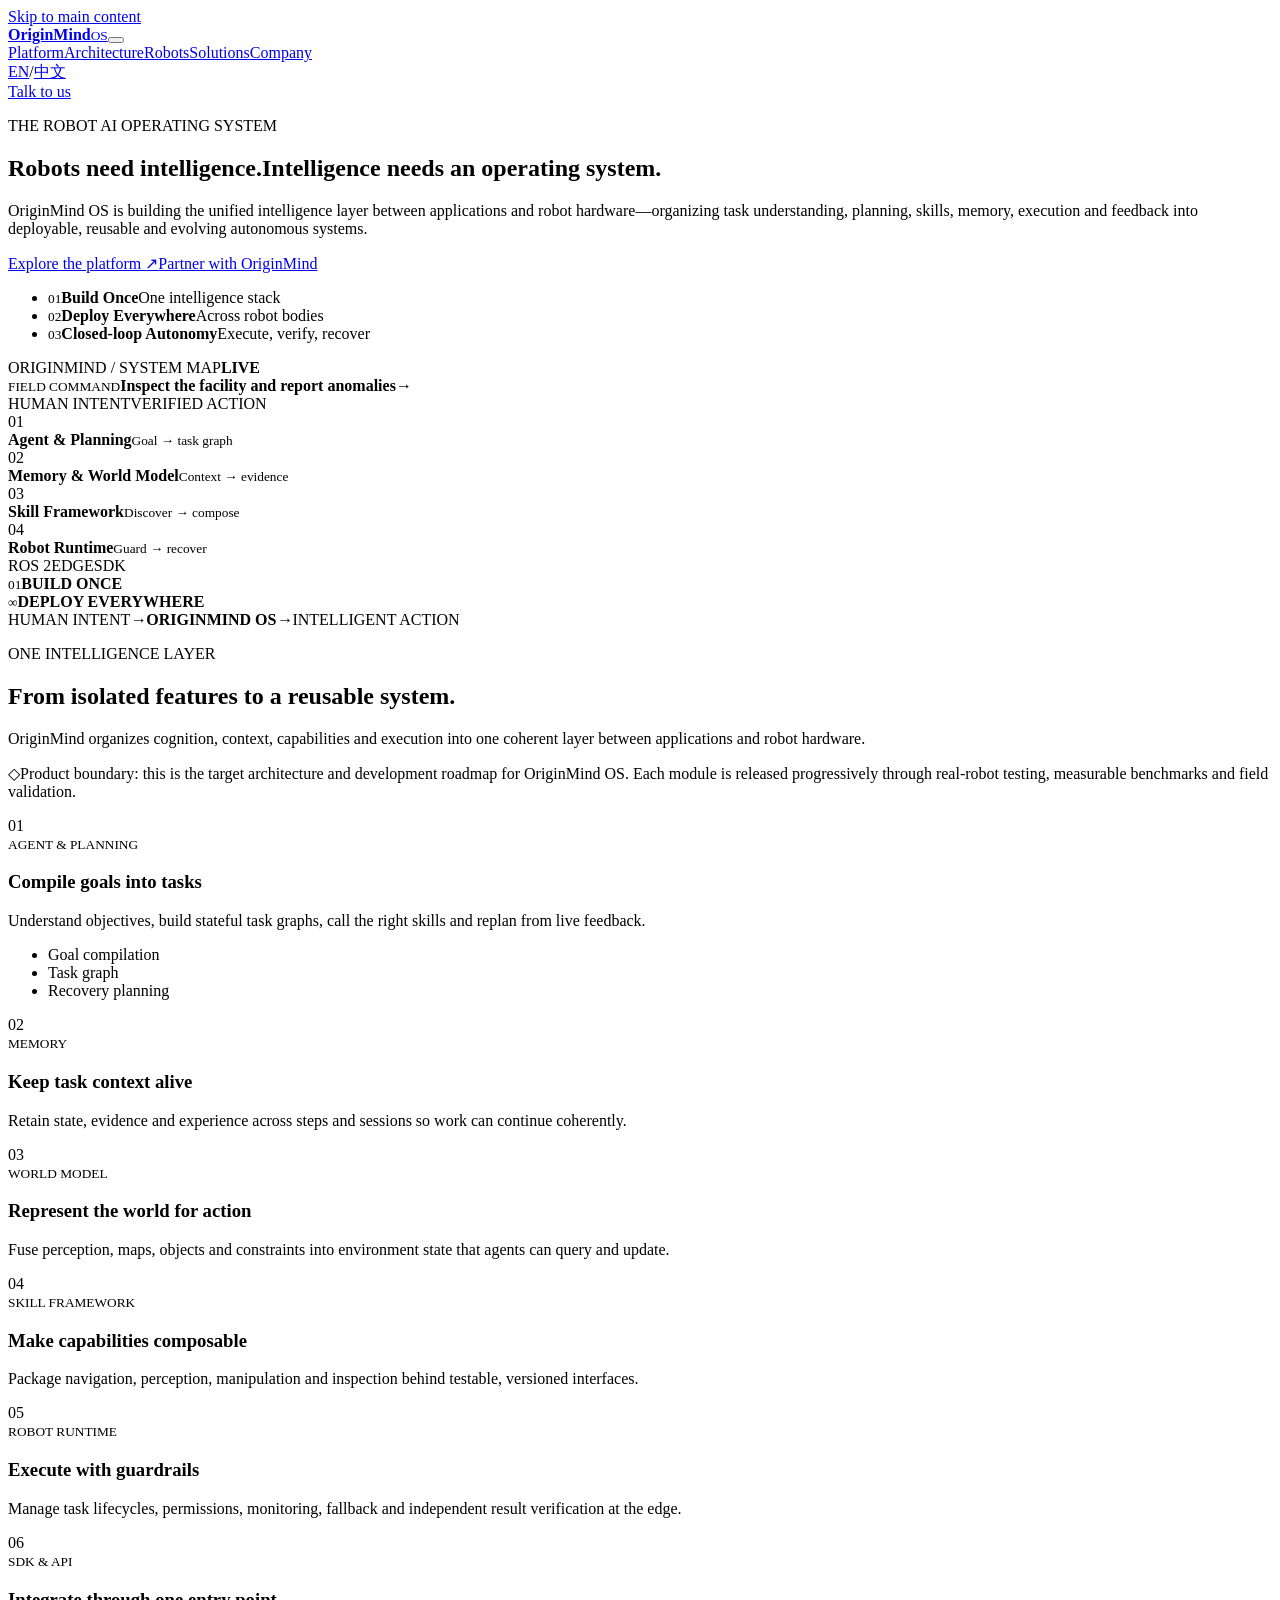
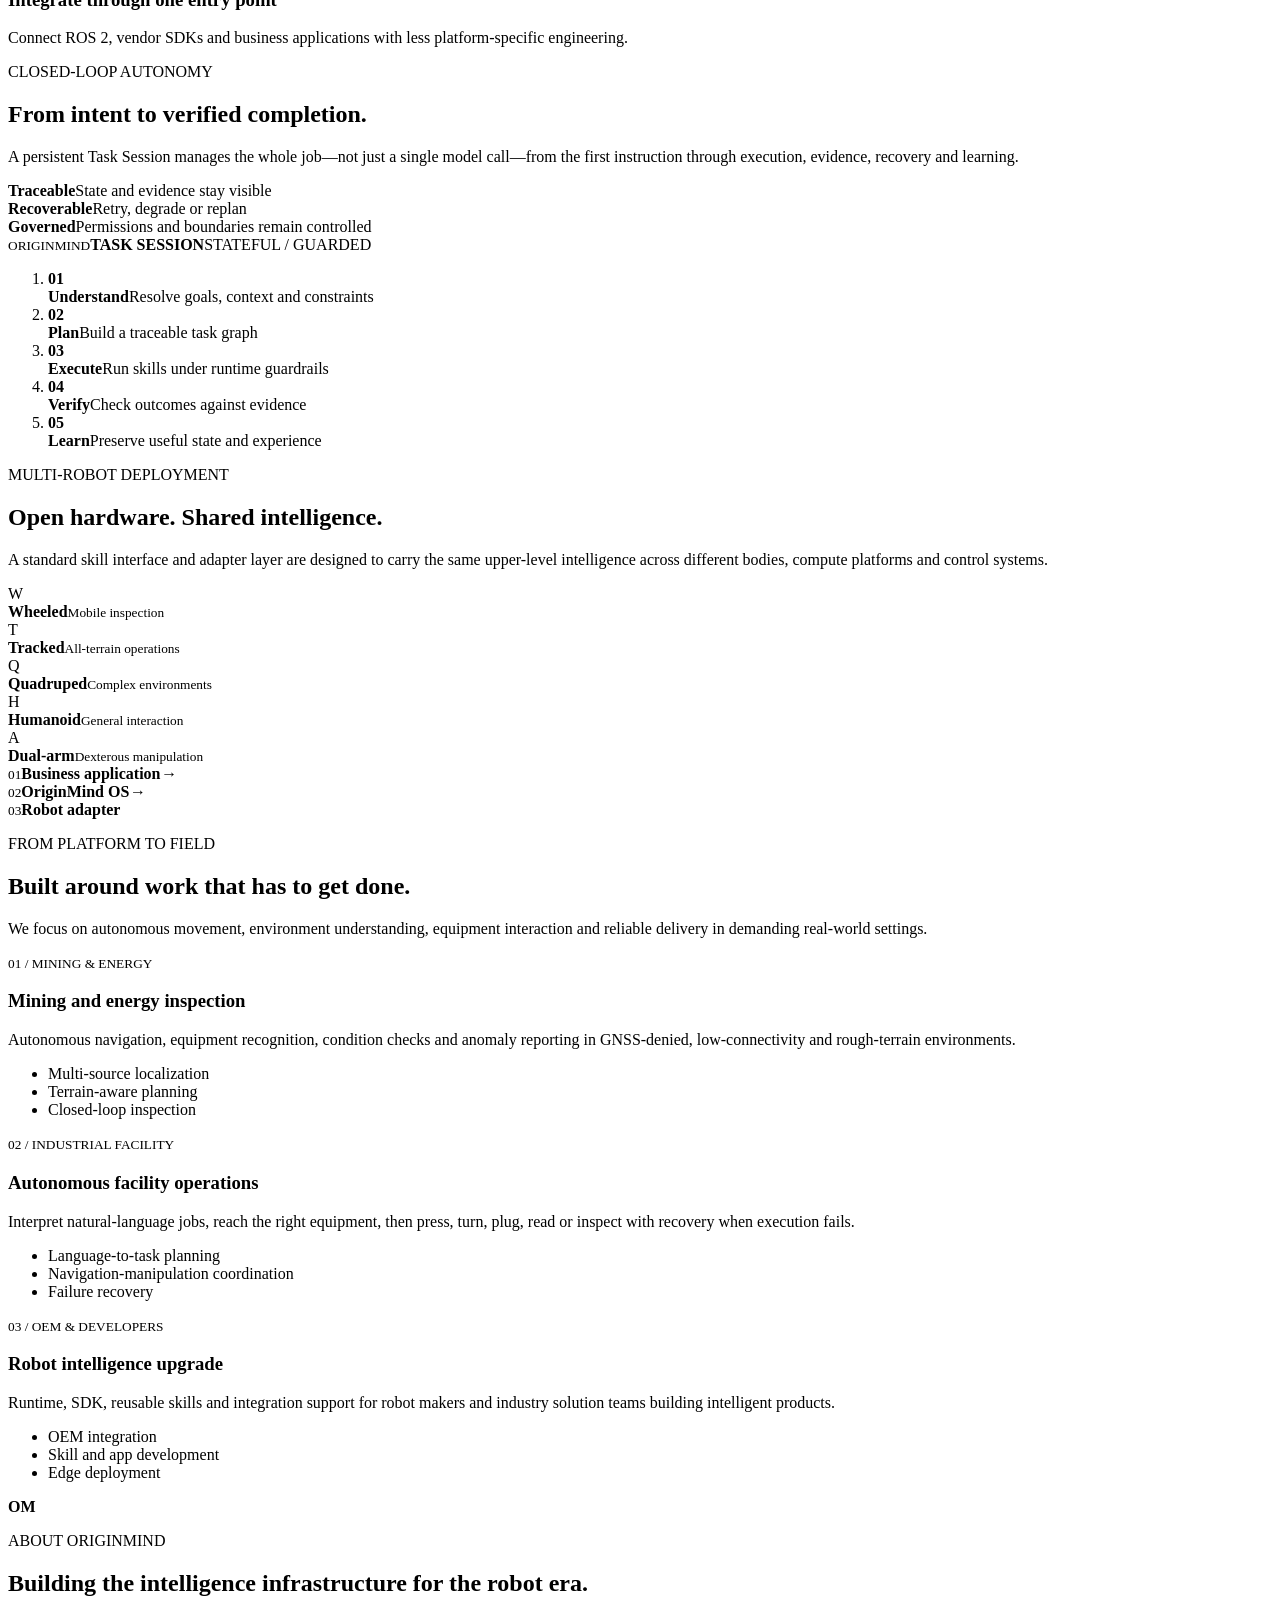
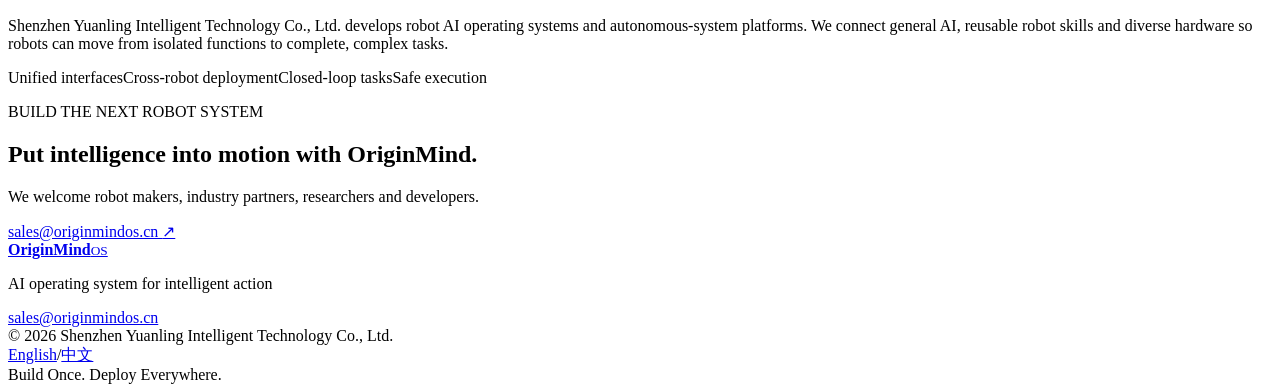
==== commit 768bb9d5: "Use portable static asset paths" ====
--- a/en/index.html
+++ b/en/index.html
@@ -21,10 +21,10 @@
     <link rel="alternate" hreflang="zh-CN" href="https://www.originmindos.cn/">
     <link rel="alternate" hreflang="x-default" href="https://www.originmindos.com/">
     <link rel="icon" href="/favicon.svg" type="image/svg+xml">
-    <link rel="stylesheet" href="/styles.css">
+    <link rel="stylesheet" href="styles.css">
     <title>OriginMind OS | The Robot AI Operating System</title>
   </head>
   <body><a class="skip-link" href="#main-content">Skip to main content</a><div class="site-atmosphere" aria-hidden="true"><span class="glow glow-one"></span><span class="glow glow-two"></span><span class="grid-field"></span></div><header class="site-header"><div class="shell header-inner"><a class="brand" href="#top" aria-label="OriginMind home"><span class="brand-mark" aria-hidden="true"><i></i></span><span class="brand-name"><strong>OriginMind</strong><small>OS</small></span></a><button class="menu-toggle" type="button" aria-expanded="false" aria-controls="site-navigation" aria-label="Open navigation"><span></span><span></span><span></span></button><nav class="site-nav" id="site-navigation" aria-label="Primary navigation"><a href="#platform">Platform</a><a href="#architecture">Architecture</a><a href="#robots">Robots</a><a href="#solutions">Solutions</a><a href="#company">Company</a></nav><div class="header-actions"><div class="language-switch" aria-label="Language switcher"><a href="https://www.originmindos.com/" class="is-active" aria-current="page">EN</a><span aria-hidden="true">/</span><a href="https://www.originmindos.cn/" class="">中文</a></div><a class="header-cta" href="mailto:sales@originmindos.cn">Talk to us</a></div></div></header><main id="main-content"><section class="hero hero-en" id="top"><div class="shell hero-grid"><div class="hero-copy"><p class="eyebrow"><span></span> THE ROBOT AI OPERATING SYSTEM</p><h1>Robots need intelligence.<span>Intelligence needs an operating system.</span></h1><p class="hero-lead">OriginMind OS is building the unified intelligence layer between applications and robot hardware—organizing task understanding, planning, skills, memory, execution and feedback into deployable, reusable and evolving autonomous systems.</p><div class="hero-actions"><a class="button button-primary" href="#platform">Explore the platform <span aria-hidden="true">↗</span></a><a class="button button-secondary" href="mailto:sales@originmindos.cn">Partner with OriginMind</a></div><ul class="hero-principles"><li><small>01</small><strong>Build Once</strong><span>One intelligence stack</span></li><li><small>02</small><strong>Deploy Everywhere</strong><span>Across robot bodies</span></li><li><small>03</small><strong>Closed-loop Autonomy</strong><span>Execute, verify, recover</span></li></ul></div><div class="system-visual" role="img" aria-label="OriginMind OS reference architecture"><div class="system-frame"><div class="frame-topline"><span>ORIGINMIND / SYSTEM MAP</span><i></i><b>LIVE</b></div><div class="mission-card"><small>FIELD COMMAND</small><strong>Inspect the facility and report anomalies</strong><span>→</span></div><div class="system-flow-labels"><span>HUMAN INTENT</span><span>VERIFIED ACTION</span></div><div class="system-layers"><div class="system-layer"><span>01</span><div><strong>Agent &amp; Planning</strong><small>Goal → task graph</small></div><i aria-hidden="true"></i></div><div class="system-layer"><span>02</span><div><strong>Memory &amp; World Model</strong><small>Context → evidence</small></div><i aria-hidden="true"></i></div><div class="system-layer"><span>03</span><div><strong>Skill Framework</strong><small>Discover → compose</small></div><i aria-hidden="true"></i></div><div class="system-layer"><span>04</span><div><strong>Robot Runtime</strong><small>Guard → recover</small></div><i aria-hidden="true"></i></div></div><div class="system-bus"><span>ROS 2</span><span>EDGE</span><span>SDK</span><i></i></div></div><div class="floating-note note-one"><small>01</small><strong>BUILD ONCE</strong></div><div class="floating-note note-two"><small>∞</small><strong>DEPLOY EVERYWHERE</strong></div></div></div></section><section class="signal-strip" aria-label="OriginMind positioning"><div class="shell signal-inner"><span>HUMAN INTENT</span><i>→</i><strong>ORIGINMIND OS</strong><i>→</i><span>INTELLIGENT ACTION</span></div></section><section class="section platform-section" id="platform"><div class="shell"><div class="section-heading"><div><p class="eyebrow"><span></span> ONE INTELLIGENCE LAYER</p><h2>From isolated features to a reusable system.</h2></div><p>OriginMind organizes cognition, context, capabilities and execution into one coherent layer between applications and robot hardware.</p></div><p class="boundary-note"><span aria-hidden="true">◇</span>Product boundary: this is the target architecture and development roadmap for OriginMind OS. Each module is released progressively through real-robot testing, measurable benchmarks and field validation.</p><div class="module-grid"><article class="module-card module-featured"><div class="module-card-top"><span>01</span><i aria-hidden="true"></i></div><small>AGENT &amp; PLANNING</small><h3>Compile goals into tasks</h3><p>Understand objectives, build stateful task graphs, call the right skills and replan from live feedback.</p><ul><li>Goal compilation</li><li>Task graph</li><li>Recovery planning</li></ul></article><article class="module-card"><div class="module-card-top"><span>02</span><i aria-hidden="true"></i></div><small>MEMORY</small><h3>Keep task context alive</h3><p>Retain state, evidence and experience across steps and sessions so work can continue coherently.</p></article><article class="module-card"><div class="module-card-top"><span>03</span><i aria-hidden="true"></i></div><small>WORLD MODEL</small><h3>Represent the world for action</h3><p>Fuse perception, maps, objects and constraints into environment state that agents can query and update.</p></article><article class="module-card"><div class="module-card-top"><span>04</span><i aria-hidden="true"></i></div><small>SKILL FRAMEWORK</small><h3>Make capabilities composable</h3><p>Package navigation, perception, manipulation and inspection behind testable, versioned interfaces.</p></article><article class="module-card"><div class="module-card-top"><span>05</span><i aria-hidden="true"></i></div><small>ROBOT RUNTIME</small><h3>Execute with guardrails</h3><p>Manage task lifecycles, permissions, monitoring, fallback and independent result verification at the edge.</p></article><article class="module-card"><div class="module-card-top"><span>06</span><i aria-hidden="true"></i></div><small>SDK &amp; API</small><h3>Integrate through one entry point</h3><p>Connect ROS 2, vendor SDKs and business applications with less platform-specific engineering.</p></article></div></div></section><section class="section architecture-section" id="architecture"><div class="shell architecture-grid"><div class="architecture-copy"><p class="eyebrow"><span></span> CLOSED-LOOP AUTONOMY</p><h2>From intent to verified completion.</h2><p class="section-lead">A persistent Task Session manages the whole job—not just a single model call—from the first instruction through execution, evidence, recovery and learning.</p><div class="quality-grid"><div><i aria-hidden="true"></i><strong>Traceable</strong><span>State and evidence stay visible</span></div><div><i aria-hidden="true"></i><strong>Recoverable</strong><span>Retry, degrade or replan</span></div><div><i aria-hidden="true"></i><strong>Governed</strong><span>Permissions and boundaries remain controlled</span></div></div></div><div class="task-session" role="img" aria-label="From intent to verified completion."><div class="session-rail" aria-hidden="true"></div><div class="session-center"><small>ORIGINMIND</small><strong>TASK SESSION</strong><span>STATEFUL / GUARDED</span></div><ol><li><b>01</b><div><strong>Understand</strong><span>Resolve goals, context and constraints</span></div><i aria-hidden="true"></i></li><li><b>02</b><div><strong>Plan</strong><span>Build a traceable task graph</span></div><i aria-hidden="true"></i></li><li><b>03</b><div><strong>Execute</strong><span>Run skills under runtime guardrails</span></div><i aria-hidden="true"></i></li><li><b>04</b><div><strong>Verify</strong><span>Check outcomes against evidence</span></div><i aria-hidden="true"></i></li><li><b>05</b><div><strong>Learn</strong><span>Preserve useful state and experience</span></div><i aria-hidden="true"></i></li></ol></div></div></section><section class="section robots-section" id="robots"><div class="shell"><div class="section-heading"><div><p class="eyebrow"><span></span> MULTI-ROBOT DEPLOYMENT</p><h2>Open hardware. Shared intelligence.</h2></div><p>A standard skill interface and adapter layer are designed to carry the same upper-level intelligence across different bodies, compute platforms and control systems.</p></div><div class="robot-grid"><article class="robot-card"><span>W</span><div class="robot-glyph" aria-hidden="true"><i></i><i></i><i></i></div><strong>Wheeled</strong><small>Mobile inspection</small></article><article class="robot-card"><span>T</span><div class="robot-glyph" aria-hidden="true"><i></i><i></i><i></i></div><strong>Tracked</strong><small>All-terrain operations</small></article><article class="robot-card"><span>Q</span><div class="robot-glyph" aria-hidden="true"><i></i><i></i><i></i></div><strong>Quadruped</strong><small>Complex environments</small></article><article class="robot-card"><span>H</span><div class="robot-glyph" aria-hidden="true"><i></i><i></i><i></i></div><strong>Humanoid</strong><small>General interaction</small></article><article class="robot-card"><span>A</span><div class="robot-glyph" aria-hidden="true"><i></i><i></i><i></i></div><strong>Dual-arm</strong><small>Dexterous manipulation</small></article></div><div class="deployment-flow"><div class=""><small>01</small><strong>Business application</strong><i aria-hidden="true">→</i></div><div class="flow-core"><small>02</small><strong>OriginMind OS</strong><i aria-hidden="true">→</i></div><div class=""><small>03</small><strong>Robot adapter</strong></div></div></div></section><section class="section solutions-section" id="solutions"><div class="shell"><div class="section-heading"><div><p class="eyebrow"><span></span> FROM PLATFORM TO FIELD</p><h2>Built around work that has to get done.</h2></div><p>We focus on autonomous movement, environment understanding, equipment interaction and reliable delivery in demanding real-world settings.</p></div><div class="solution-grid"><article class="solution-card"><div class="solution-art solution-art-1" aria-hidden="true"><span></span><span></span><span></span><i></i></div><div class="solution-body"><small>01 / MINING &amp; ENERGY</small><h3>Mining and energy inspection</h3><p>Autonomous navigation, equipment recognition, condition checks and anomaly reporting in GNSS-denied, low-connectivity and rough-terrain environments.</p><ul><li>Multi-source localization</li><li>Terrain-aware planning</li><li>Closed-loop inspection</li></ul></div></article><article class="solution-card"><div class="solution-art solution-art-2" aria-hidden="true"><span></span><span></span><span></span><i></i></div><div class="solution-body"><small>02 / INDUSTRIAL FACILITY</small><h3>Autonomous facility operations</h3><p>Interpret natural-language jobs, reach the right equipment, then press, turn, plug, read or inspect with recovery when execution fails.</p><ul><li>Language-to-task planning</li><li>Navigation-manipulation coordination</li><li>Failure recovery</li></ul></div></article><article class="solution-card"><div class="solution-art solution-art-3" aria-hidden="true"><span></span><span></span><span></span><i></i></div><div class="solution-body"><small>03 / OEM &amp; DEVELOPERS</small><h3>Robot intelligence upgrade</h3><p>Runtime, SDK, reusable skills and integration support for robot makers and industry solution teams building intelligent products.</p><ul><li>OEM integration</li><li>Skill and app development</li><li>Edge deployment</li></ul></div></article></div></div></section><section class="section company-section" id="company"><div class="shell company-panel"><div class="company-orbit" aria-hidden="true"><span class="orbit orbit-one"></span><span class="orbit orbit-two"></span><span class="orbit orbit-three"></span><strong>OM</strong><i></i><i></i><i></i></div><div class="company-copy"><p class="eyebrow"><span></span> ABOUT ORIGINMIND</p><h2>Building the intelligence infrastructure for the robot era.</h2><p>Shenzhen Yuanling Intelligent Technology Co., Ltd. develops robot AI operating systems and autonomous-system platforms. We connect general AI, reusable robot skills and diverse hardware so robots can move from isolated functions to complete, complex tasks.</p><div class="value-list"><span>Unified interfaces</span><span>Cross-robot deployment</span><span>Closed-loop tasks</span><span>Safe execution</span></div></div></div></section><section class="contact-section"><div class="shell contact-panel"><div><p class="eyebrow"><span></span> BUILD THE NEXT ROBOT SYSTEM</p><h2>Put intelligence into motion with OriginMind.</h2><p>We welcome robot makers, industry partners, researchers and developers.</p></div><a class="button contact-button" href="mailto:sales@originmindos.cn">sales@originmindos.cn <span aria-hidden="true">↗</span></a></div></section></main><footer class="site-footer"><div class="shell footer-main"><a class="brand" href="#top" aria-label="Back to top"><span class="brand-mark" aria-hidden="true"><i></i></span><span class="brand-name"><strong>OriginMind</strong><small>OS</small></span></a><p>AI operating system for intelligent action</p><a href="mailto:sales@originmindos.cn">sales@originmindos.cn</a></div><div class="shell footer-bottom"><span>© 2026 Shenzhen Yuanling Intelligent Technology Co., Ltd.</span><div class="footer-languages"><a href="https://www.originmindos.com/">English</a><span>/</span><a href="https://www.originmindos.cn/">中文</a></div><span>Build Once. Deploy Everywhere.</span></div></footer>
-    <script src="/script.js" defer></script>
+    <script src="script.js" defer></script>
   </body>
 </html>
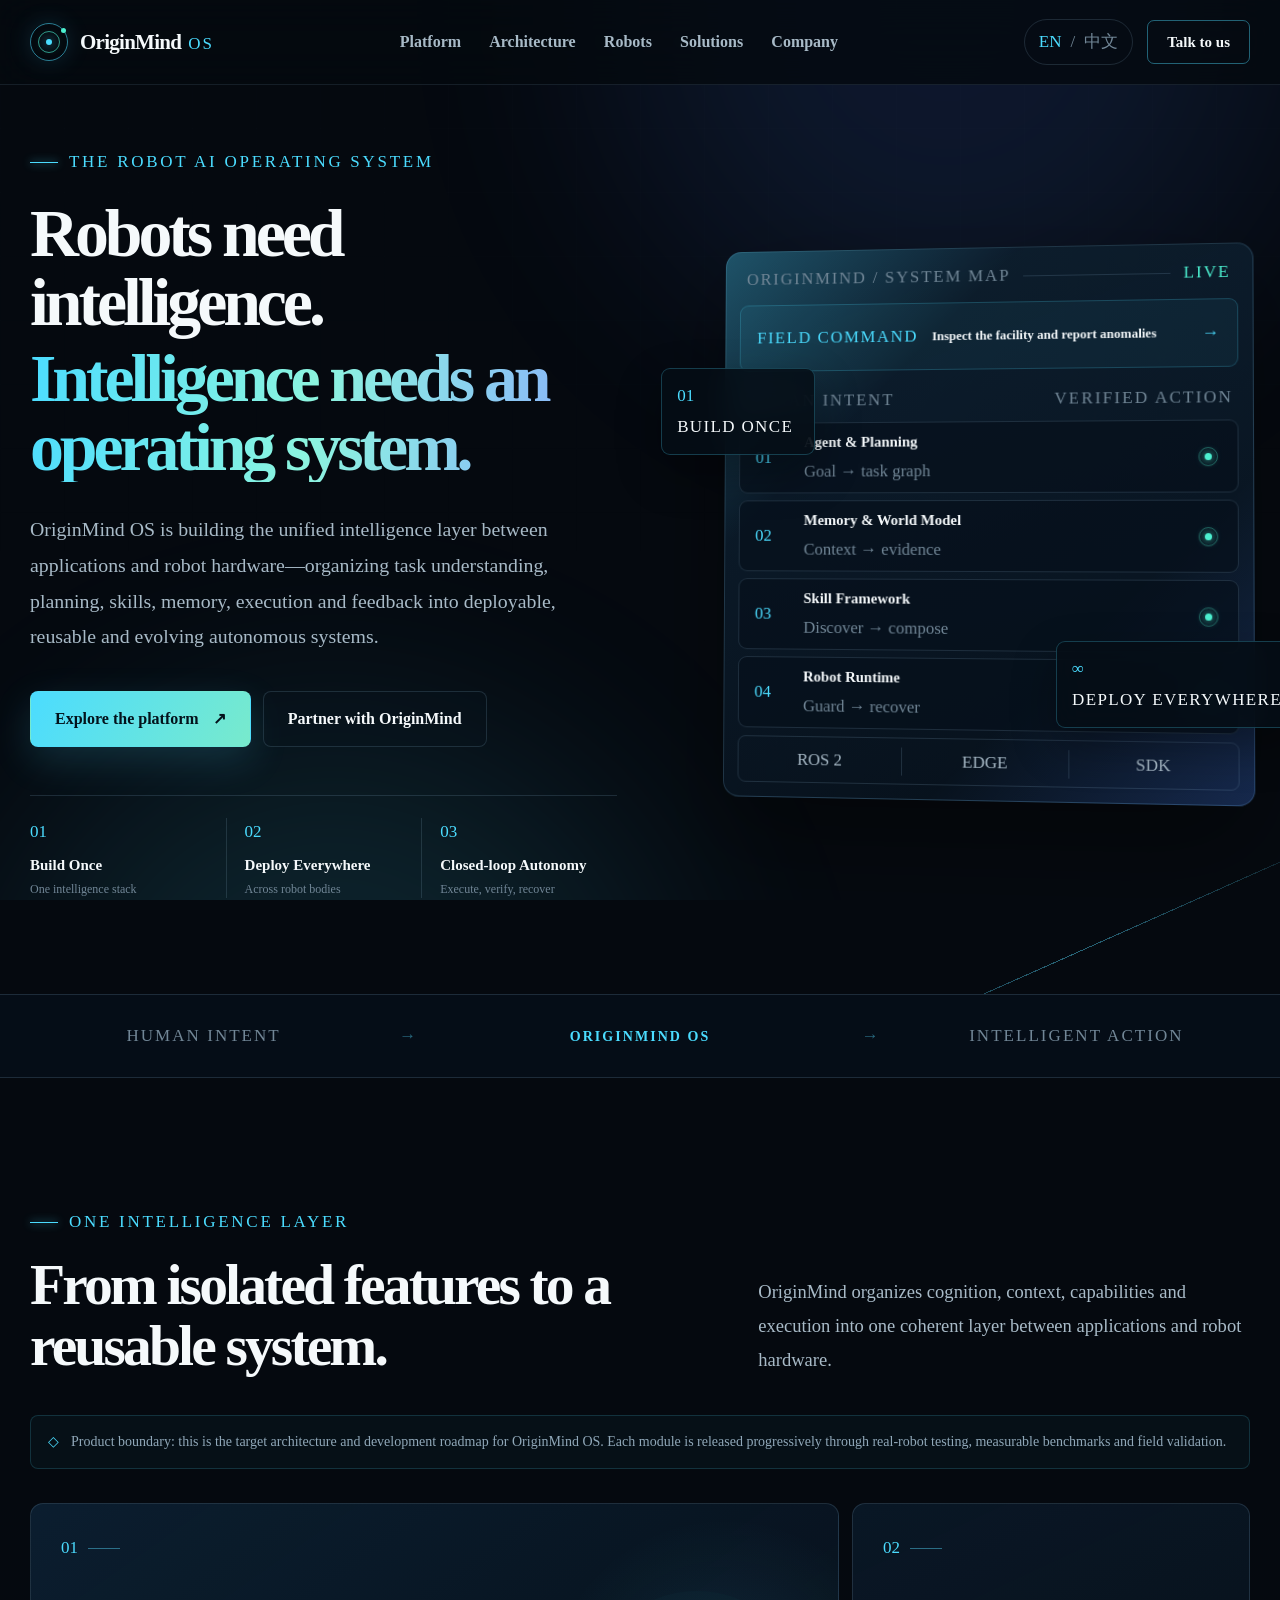
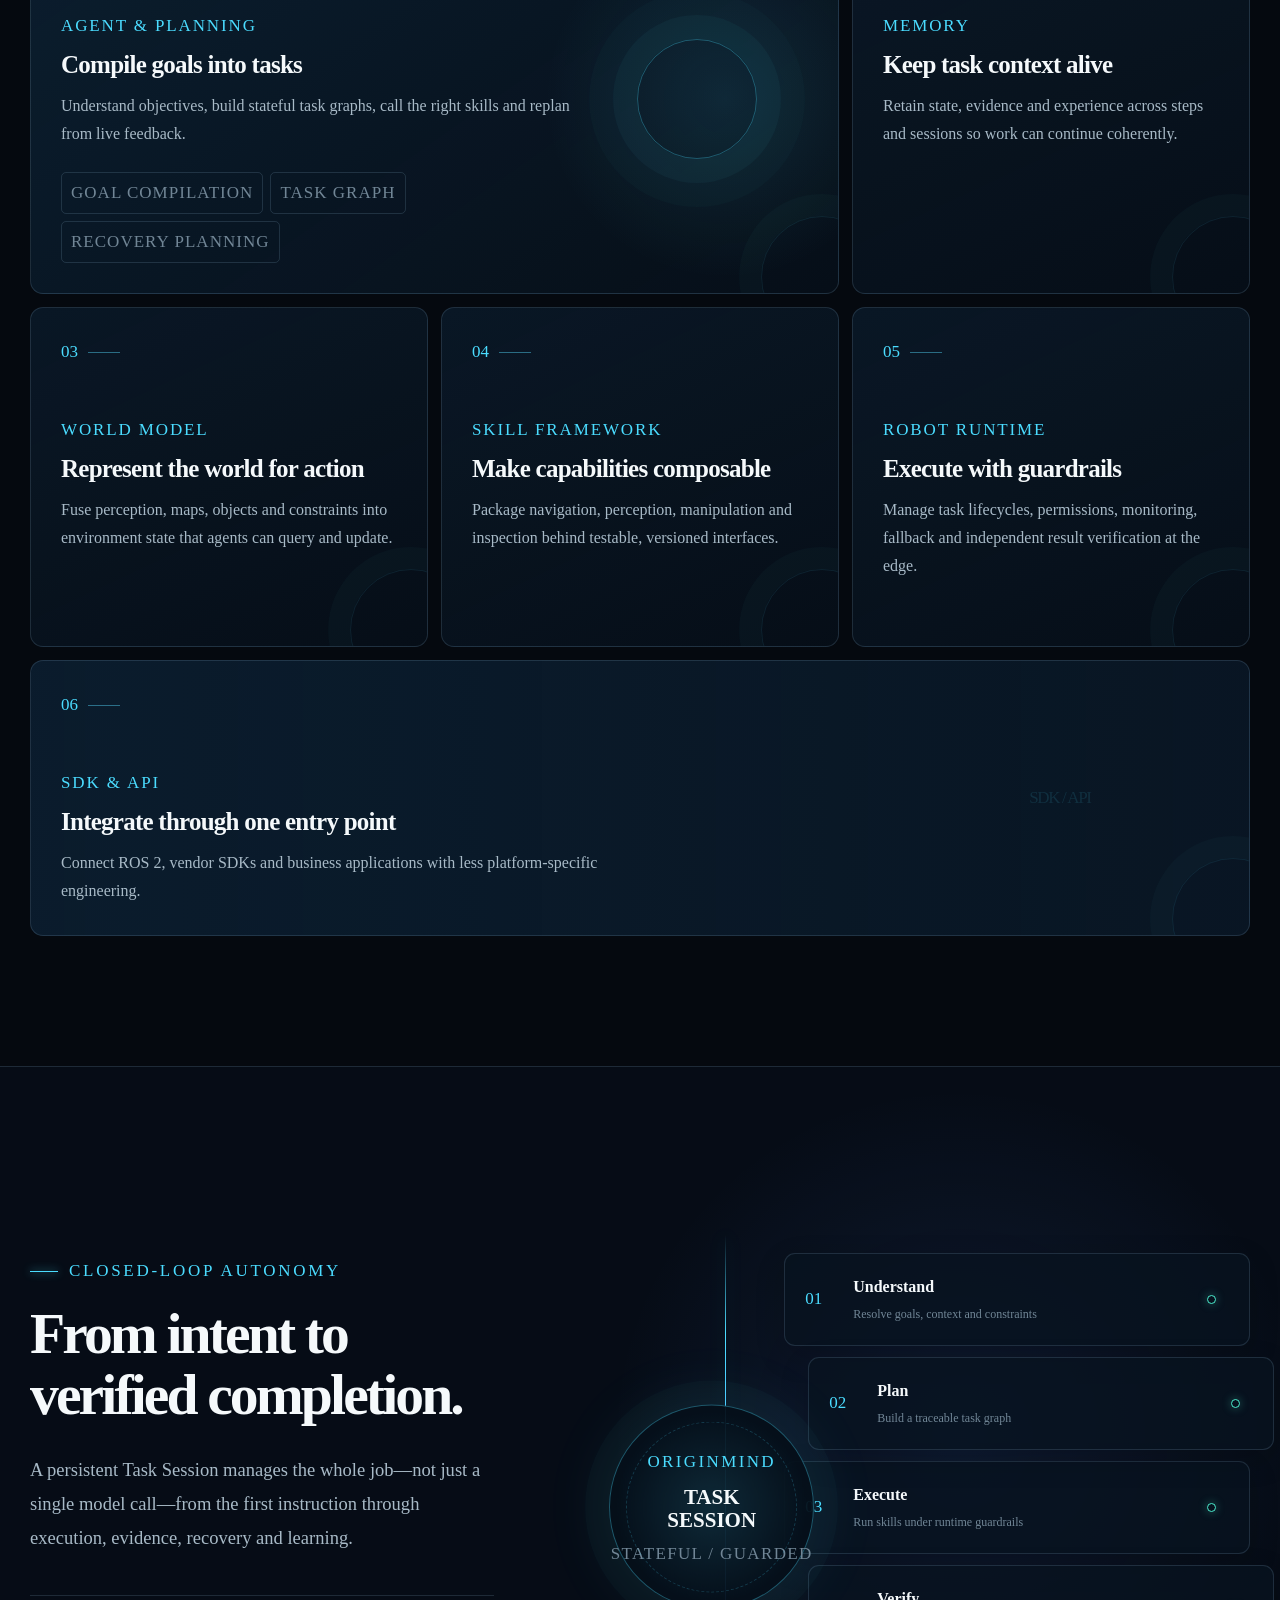
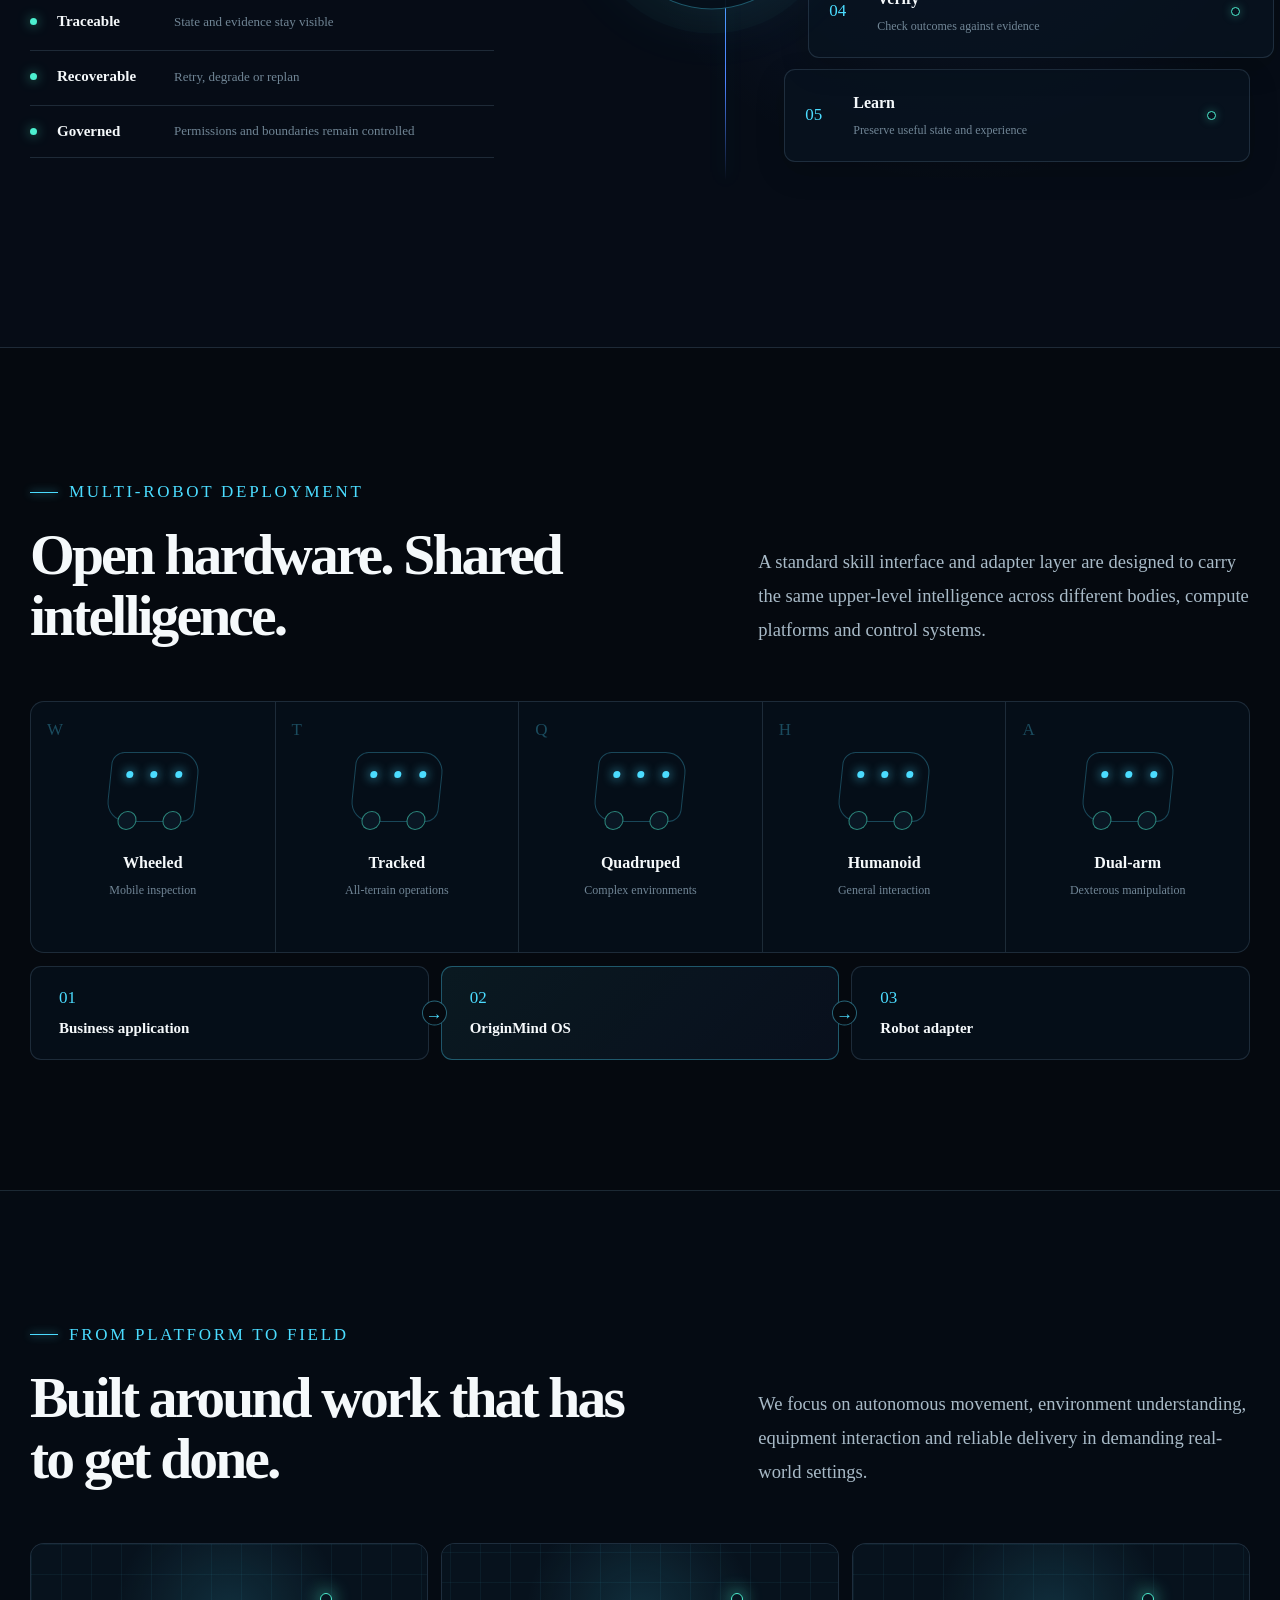
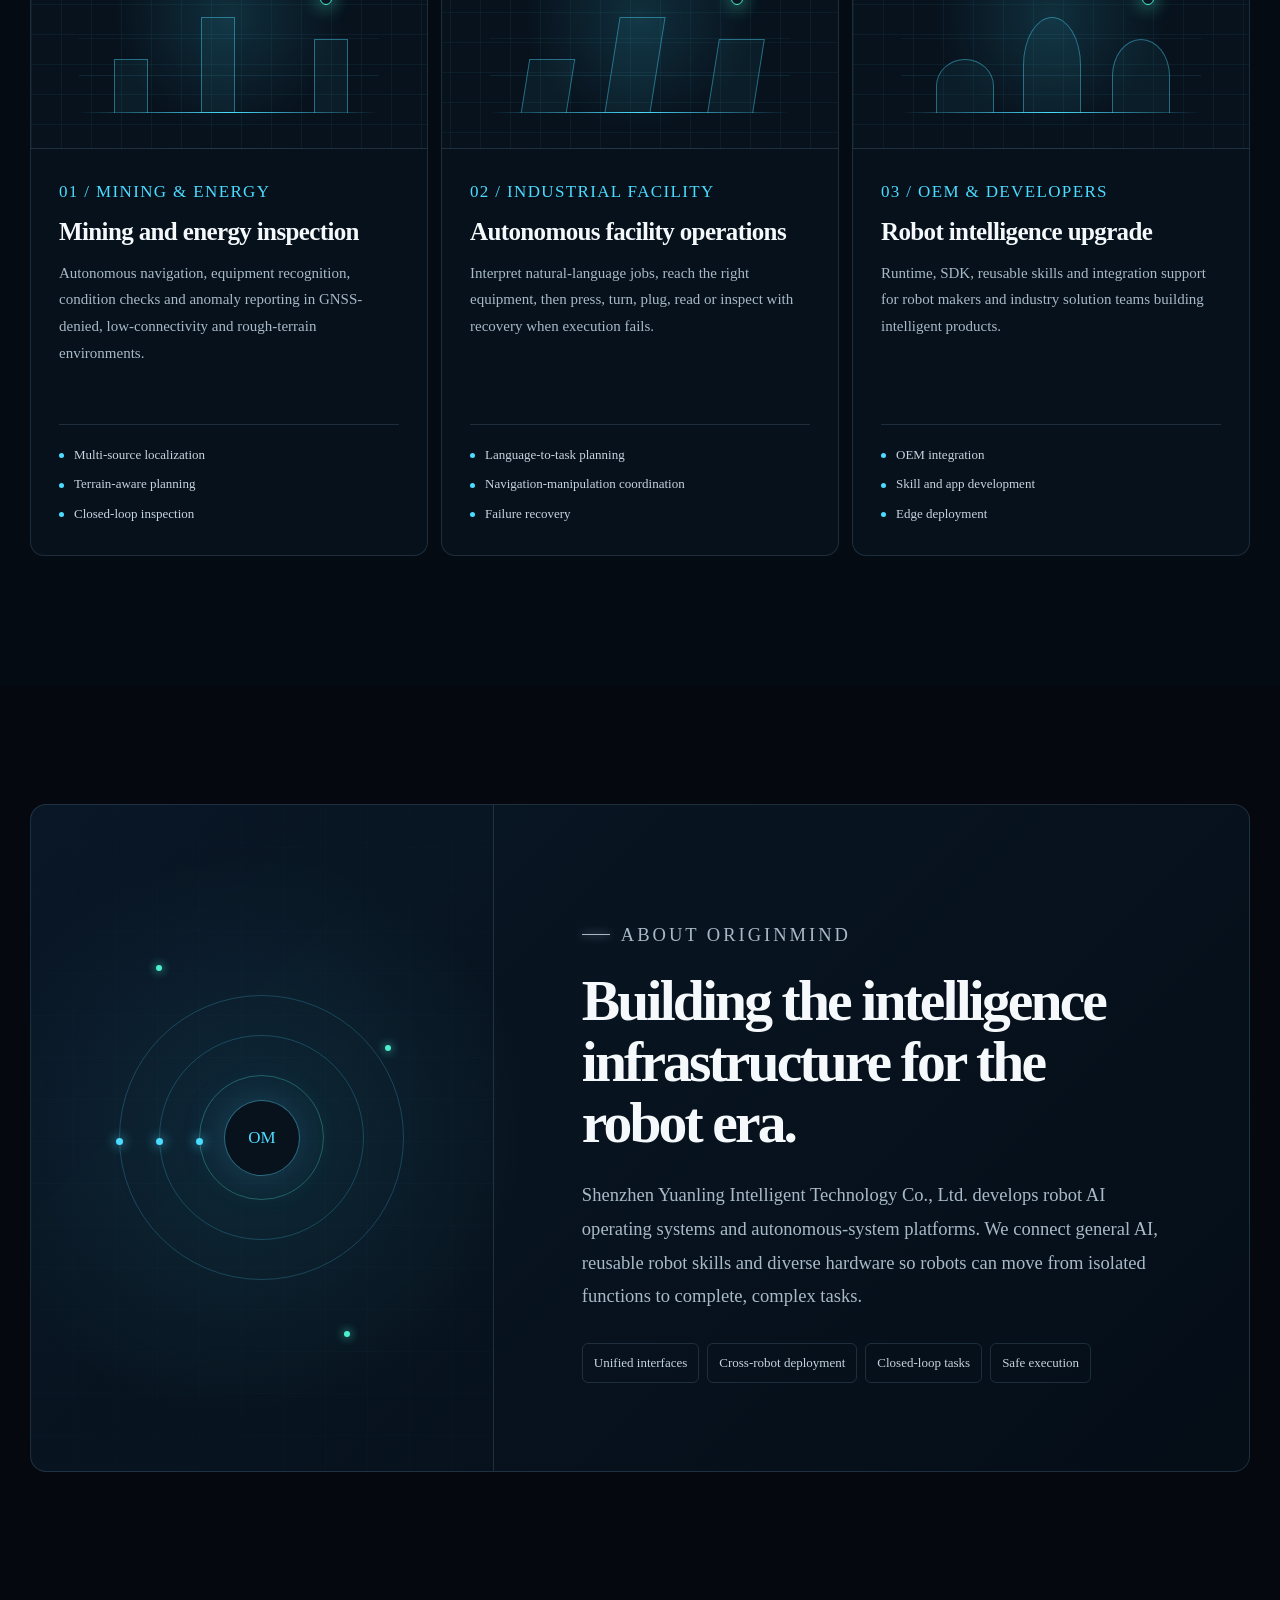
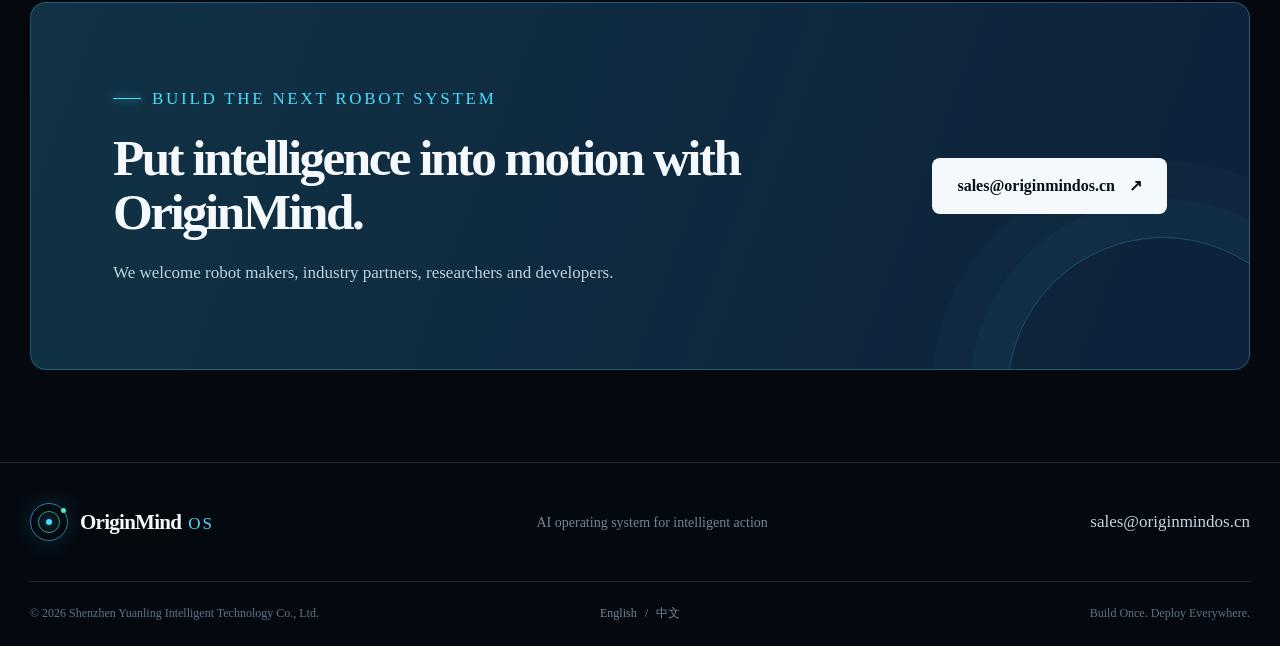
==== commit f50c3be9: "Make bilingual switching work on every domain" ====
--- a/en/index.html
+++ b/en/index.html
@@ -1,30 +1,579 @@
-<!DOCTYPE html>
+<!doctype html>
 <html lang="en">
   <head>
-    <meta charset="utf-8">
-    <meta name="viewport" content="width=device-width, initial-scale=1">
-    <meta name="theme-color" content="#05090f">
-    <meta name="description" content="OriginMind OS connects intent, agents, reusable skills and robot runtimes into deployable, reusable and evolving autonomous robot systems.">
-    <meta name="robots" content="index,follow,max-image-preview:large">
-    <meta property="og:type" content="website">
-    <meta property="og:site_name" content="OriginMind OS">
-    <meta property="og:title" content="OriginMind OS | The Robot AI Operating System">
-    <meta property="og:description" content="Robots need intelligence. Intelligence needs an operating system.">
-    <meta property="og:url" content="https://www.originmindos.com/">
-    <meta property="og:locale" content="en_US">
-    <meta property="og:locale:alternate" content="zh_CN">
-    <meta name="twitter:card" content="summary">
-    <meta name="twitter:title" content="OriginMind OS | The Robot AI Operating System">
-    <meta name="twitter:description" content="Robots need intelligence. Intelligence needs an operating system.">
-    <link rel="canonical" href="https://www.originmindos.com/">
-    <link rel="alternate" hreflang="en" href="https://www.originmindos.com/">
-    <link rel="alternate" hreflang="zh-CN" href="https://www.originmindos.cn/">
-    <link rel="alternate" hreflang="x-default" href="https://www.originmindos.com/">
-    <link rel="icon" href="/favicon.svg" type="image/svg+xml">
-    <link rel="stylesheet" href="styles.css">
+    <meta charset="utf-8" />
+    <meta name="viewport" content="width=device-width, initial-scale=1" />
+    <meta name="theme-color" content="#05090f" />
+    <meta
+      name="description"
+      content="OriginMind OS connects intent, agents, reusable skills and robot runtimes into deployable, reusable and evolving autonomous robot systems."
+    />
+    <meta name="robots" content="index,follow,max-image-preview:large" />
+    <meta property="og:type" content="website" />
+    <meta property="og:site_name" content="OriginMind OS" />
+    <meta
+      property="og:title"
+      content="OriginMind OS | The Robot AI Operating System"
+    />
+    <meta
+      property="og:description"
+      content="Robots need intelligence. Intelligence needs an operating system."
+    />
+    <meta property="og:url" content="https://www.originmindos.com/" />
+    <meta property="og:locale" content="en_US" />
+    <meta property="og:locale:alternate" content="zh_CN" />
+    <meta name="twitter:card" content="summary" />
+    <meta
+      name="twitter:title"
+      content="OriginMind OS | The Robot AI Operating System"
+    />
+    <meta
+      name="twitter:description"
+      content="Robots need intelligence. Intelligence needs an operating system."
+    />
+    <link rel="canonical" href="https://www.originmindos.com/" />
+    <link rel="alternate" hreflang="en" href="https://www.originmindos.com/" />
+    <link
+      rel="alternate"
+      hreflang="zh-CN"
+      href="https://www.originmindos.cn/"
+    />
+    <link
+      rel="alternate"
+      hreflang="x-default"
+      href="https://www.originmindos.com/"
+    />
+    <link rel="icon" href="/favicon.svg" type="image/svg+xml" />
+    <link rel="stylesheet" href="/styles.css" />
     <title>OriginMind OS | The Robot AI Operating System</title>
   </head>
-  <body><a class="skip-link" href="#main-content">Skip to main content</a><div class="site-atmosphere" aria-hidden="true"><span class="glow glow-one"></span><span class="glow glow-two"></span><span class="grid-field"></span></div><header class="site-header"><div class="shell header-inner"><a class="brand" href="#top" aria-label="OriginMind home"><span class="brand-mark" aria-hidden="true"><i></i></span><span class="brand-name"><strong>OriginMind</strong><small>OS</small></span></a><button class="menu-toggle" type="button" aria-expanded="false" aria-controls="site-navigation" aria-label="Open navigation"><span></span><span></span><span></span></button><nav class="site-nav" id="site-navigation" aria-label="Primary navigation"><a href="#platform">Platform</a><a href="#architecture">Architecture</a><a href="#robots">Robots</a><a href="#solutions">Solutions</a><a href="#company">Company</a></nav><div class="header-actions"><div class="language-switch" aria-label="Language switcher"><a href="https://www.originmindos.com/" class="is-active" aria-current="page">EN</a><span aria-hidden="true">/</span><a href="https://www.originmindos.cn/" class="">中文</a></div><a class="header-cta" href="mailto:sales@originmindos.cn">Talk to us</a></div></div></header><main id="main-content"><section class="hero hero-en" id="top"><div class="shell hero-grid"><div class="hero-copy"><p class="eyebrow"><span></span> THE ROBOT AI OPERATING SYSTEM</p><h1>Robots need intelligence.<span>Intelligence needs an operating system.</span></h1><p class="hero-lead">OriginMind OS is building the unified intelligence layer between applications and robot hardware—organizing task understanding, planning, skills, memory, execution and feedback into deployable, reusable and evolving autonomous systems.</p><div class="hero-actions"><a class="button button-primary" href="#platform">Explore the platform <span aria-hidden="true">↗</span></a><a class="button button-secondary" href="mailto:sales@originmindos.cn">Partner with OriginMind</a></div><ul class="hero-principles"><li><small>01</small><strong>Build Once</strong><span>One intelligence stack</span></li><li><small>02</small><strong>Deploy Everywhere</strong><span>Across robot bodies</span></li><li><small>03</small><strong>Closed-loop Autonomy</strong><span>Execute, verify, recover</span></li></ul></div><div class="system-visual" role="img" aria-label="OriginMind OS reference architecture"><div class="system-frame"><div class="frame-topline"><span>ORIGINMIND / SYSTEM MAP</span><i></i><b>LIVE</b></div><div class="mission-card"><small>FIELD COMMAND</small><strong>Inspect the facility and report anomalies</strong><span>→</span></div><div class="system-flow-labels"><span>HUMAN INTENT</span><span>VERIFIED ACTION</span></div><div class="system-layers"><div class="system-layer"><span>01</span><div><strong>Agent &amp; Planning</strong><small>Goal → task graph</small></div><i aria-hidden="true"></i></div><div class="system-layer"><span>02</span><div><strong>Memory &amp; World Model</strong><small>Context → evidence</small></div><i aria-hidden="true"></i></div><div class="system-layer"><span>03</span><div><strong>Skill Framework</strong><small>Discover → compose</small></div><i aria-hidden="true"></i></div><div class="system-layer"><span>04</span><div><strong>Robot Runtime</strong><small>Guard → recover</small></div><i aria-hidden="true"></i></div></div><div class="system-bus"><span>ROS 2</span><span>EDGE</span><span>SDK</span><i></i></div></div><div class="floating-note note-one"><small>01</small><strong>BUILD ONCE</strong></div><div class="floating-note note-two"><small>∞</small><strong>DEPLOY EVERYWHERE</strong></div></div></div></section><section class="signal-strip" aria-label="OriginMind positioning"><div class="shell signal-inner"><span>HUMAN INTENT</span><i>→</i><strong>ORIGINMIND OS</strong><i>→</i><span>INTELLIGENT ACTION</span></div></section><section class="section platform-section" id="platform"><div class="shell"><div class="section-heading"><div><p class="eyebrow"><span></span> ONE INTELLIGENCE LAYER</p><h2>From isolated features to a reusable system.</h2></div><p>OriginMind organizes cognition, context, capabilities and execution into one coherent layer between applications and robot hardware.</p></div><p class="boundary-note"><span aria-hidden="true">◇</span>Product boundary: this is the target architecture and development roadmap for OriginMind OS. Each module is released progressively through real-robot testing, measurable benchmarks and field validation.</p><div class="module-grid"><article class="module-card module-featured"><div class="module-card-top"><span>01</span><i aria-hidden="true"></i></div><small>AGENT &amp; PLANNING</small><h3>Compile goals into tasks</h3><p>Understand objectives, build stateful task graphs, call the right skills and replan from live feedback.</p><ul><li>Goal compilation</li><li>Task graph</li><li>Recovery planning</li></ul></article><article class="module-card"><div class="module-card-top"><span>02</span><i aria-hidden="true"></i></div><small>MEMORY</small><h3>Keep task context alive</h3><p>Retain state, evidence and experience across steps and sessions so work can continue coherently.</p></article><article class="module-card"><div class="module-card-top"><span>03</span><i aria-hidden="true"></i></div><small>WORLD MODEL</small><h3>Represent the world for action</h3><p>Fuse perception, maps, objects and constraints into environment state that agents can query and update.</p></article><article class="module-card"><div class="module-card-top"><span>04</span><i aria-hidden="true"></i></div><small>SKILL FRAMEWORK</small><h3>Make capabilities composable</h3><p>Package navigation, perception, manipulation and inspection behind testable, versioned interfaces.</p></article><article class="module-card"><div class="module-card-top"><span>05</span><i aria-hidden="true"></i></div><small>ROBOT RUNTIME</small><h3>Execute with guardrails</h3><p>Manage task lifecycles, permissions, monitoring, fallback and independent result verification at the edge.</p></article><article class="module-card"><div class="module-card-top"><span>06</span><i aria-hidden="true"></i></div><small>SDK &amp; API</small><h3>Integrate through one entry point</h3><p>Connect ROS 2, vendor SDKs and business applications with less platform-specific engineering.</p></article></div></div></section><section class="section architecture-section" id="architecture"><div class="shell architecture-grid"><div class="architecture-copy"><p class="eyebrow"><span></span> CLOSED-LOOP AUTONOMY</p><h2>From intent to verified completion.</h2><p class="section-lead">A persistent Task Session manages the whole job—not just a single model call—from the first instruction through execution, evidence, recovery and learning.</p><div class="quality-grid"><div><i aria-hidden="true"></i><strong>Traceable</strong><span>State and evidence stay visible</span></div><div><i aria-hidden="true"></i><strong>Recoverable</strong><span>Retry, degrade or replan</span></div><div><i aria-hidden="true"></i><strong>Governed</strong><span>Permissions and boundaries remain controlled</span></div></div></div><div class="task-session" role="img" aria-label="From intent to verified completion."><div class="session-rail" aria-hidden="true"></div><div class="session-center"><small>ORIGINMIND</small><strong>TASK SESSION</strong><span>STATEFUL / GUARDED</span></div><ol><li><b>01</b><div><strong>Understand</strong><span>Resolve goals, context and constraints</span></div><i aria-hidden="true"></i></li><li><b>02</b><div><strong>Plan</strong><span>Build a traceable task graph</span></div><i aria-hidden="true"></i></li><li><b>03</b><div><strong>Execute</strong><span>Run skills under runtime guardrails</span></div><i aria-hidden="true"></i></li><li><b>04</b><div><strong>Verify</strong><span>Check outcomes against evidence</span></div><i aria-hidden="true"></i></li><li><b>05</b><div><strong>Learn</strong><span>Preserve useful state and experience</span></div><i aria-hidden="true"></i></li></ol></div></div></section><section class="section robots-section" id="robots"><div class="shell"><div class="section-heading"><div><p class="eyebrow"><span></span> MULTI-ROBOT DEPLOYMENT</p><h2>Open hardware. Shared intelligence.</h2></div><p>A standard skill interface and adapter layer are designed to carry the same upper-level intelligence across different bodies, compute platforms and control systems.</p></div><div class="robot-grid"><article class="robot-card"><span>W</span><div class="robot-glyph" aria-hidden="true"><i></i><i></i><i></i></div><strong>Wheeled</strong><small>Mobile inspection</small></article><article class="robot-card"><span>T</span><div class="robot-glyph" aria-hidden="true"><i></i><i></i><i></i></div><strong>Tracked</strong><small>All-terrain operations</small></article><article class="robot-card"><span>Q</span><div class="robot-glyph" aria-hidden="true"><i></i><i></i><i></i></div><strong>Quadruped</strong><small>Complex environments</small></article><article class="robot-card"><span>H</span><div class="robot-glyph" aria-hidden="true"><i></i><i></i><i></i></div><strong>Humanoid</strong><small>General interaction</small></article><article class="robot-card"><span>A</span><div class="robot-glyph" aria-hidden="true"><i></i><i></i><i></i></div><strong>Dual-arm</strong><small>Dexterous manipulation</small></article></div><div class="deployment-flow"><div class=""><small>01</small><strong>Business application</strong><i aria-hidden="true">→</i></div><div class="flow-core"><small>02</small><strong>OriginMind OS</strong><i aria-hidden="true">→</i></div><div class=""><small>03</small><strong>Robot adapter</strong></div></div></div></section><section class="section solutions-section" id="solutions"><div class="shell"><div class="section-heading"><div><p class="eyebrow"><span></span> FROM PLATFORM TO FIELD</p><h2>Built around work that has to get done.</h2></div><p>We focus on autonomous movement, environment understanding, equipment interaction and reliable delivery in demanding real-world settings.</p></div><div class="solution-grid"><article class="solution-card"><div class="solution-art solution-art-1" aria-hidden="true"><span></span><span></span><span></span><i></i></div><div class="solution-body"><small>01 / MINING &amp; ENERGY</small><h3>Mining and energy inspection</h3><p>Autonomous navigation, equipment recognition, condition checks and anomaly reporting in GNSS-denied, low-connectivity and rough-terrain environments.</p><ul><li>Multi-source localization</li><li>Terrain-aware planning</li><li>Closed-loop inspection</li></ul></div></article><article class="solution-card"><div class="solution-art solution-art-2" aria-hidden="true"><span></span><span></span><span></span><i></i></div><div class="solution-body"><small>02 / INDUSTRIAL FACILITY</small><h3>Autonomous facility operations</h3><p>Interpret natural-language jobs, reach the right equipment, then press, turn, plug, read or inspect with recovery when execution fails.</p><ul><li>Language-to-task planning</li><li>Navigation-manipulation coordination</li><li>Failure recovery</li></ul></div></article><article class="solution-card"><div class="solution-art solution-art-3" aria-hidden="true"><span></span><span></span><span></span><i></i></div><div class="solution-body"><small>03 / OEM &amp; DEVELOPERS</small><h3>Robot intelligence upgrade</h3><p>Runtime, SDK, reusable skills and integration support for robot makers and industry solution teams building intelligent products.</p><ul><li>OEM integration</li><li>Skill and app development</li><li>Edge deployment</li></ul></div></article></div></div></section><section class="section company-section" id="company"><div class="shell company-panel"><div class="company-orbit" aria-hidden="true"><span class="orbit orbit-one"></span><span class="orbit orbit-two"></span><span class="orbit orbit-three"></span><strong>OM</strong><i></i><i></i><i></i></div><div class="company-copy"><p class="eyebrow"><span></span> ABOUT ORIGINMIND</p><h2>Building the intelligence infrastructure for the robot era.</h2><p>Shenzhen Yuanling Intelligent Technology Co., Ltd. develops robot AI operating systems and autonomous-system platforms. We connect general AI, reusable robot skills and diverse hardware so robots can move from isolated functions to complete, complex tasks.</p><div class="value-list"><span>Unified interfaces</span><span>Cross-robot deployment</span><span>Closed-loop tasks</span><span>Safe execution</span></div></div></div></section><section class="contact-section"><div class="shell contact-panel"><div><p class="eyebrow"><span></span> BUILD THE NEXT ROBOT SYSTEM</p><h2>Put intelligence into motion with OriginMind.</h2><p>We welcome robot makers, industry partners, researchers and developers.</p></div><a class="button contact-button" href="mailto:sales@originmindos.cn">sales@originmindos.cn <span aria-hidden="true">↗</span></a></div></section></main><footer class="site-footer"><div class="shell footer-main"><a class="brand" href="#top" aria-label="Back to top"><span class="brand-mark" aria-hidden="true"><i></i></span><span class="brand-name"><strong>OriginMind</strong><small>OS</small></span></a><p>AI operating system for intelligent action</p><a href="mailto:sales@originmindos.cn">sales@originmindos.cn</a></div><div class="shell footer-bottom"><span>© 2026 Shenzhen Yuanling Intelligent Technology Co., Ltd.</span><div class="footer-languages"><a href="https://www.originmindos.com/">English</a><span>/</span><a href="https://www.originmindos.cn/">中文</a></div><span>Build Once. Deploy Everywhere.</span></div></footer>
-    <script src="script.js" defer></script>
+  <body>
+    <a class="skip-link" href="#main-content">Skip to main content</a>
+    <div class="site-atmosphere" aria-hidden="true">
+      <span class="glow glow-one"></span><span class="glow glow-two"></span
+      ><span class="grid-field"></span>
+    </div>
+    <header class="site-header">
+      <div class="shell header-inner">
+        <a class="brand" href="#top" aria-label="OriginMind home"
+          ><span class="brand-mark" aria-hidden="true"><i></i></span
+          ><span class="brand-name"
+            ><strong>OriginMind</strong><small>OS</small></span
+          ></a
+        ><button
+          class="menu-toggle"
+          type="button"
+          aria-expanded="false"
+          aria-controls="site-navigation"
+          aria-label="Open navigation"
+        >
+          <span></span><span></span><span></span>
+        </button>
+        <nav
+          class="site-nav"
+          id="site-navigation"
+          aria-label="Primary navigation"
+        >
+          <a href="#platform">Platform</a
+          ><a href="#architecture">Architecture</a><a href="#robots">Robots</a
+          ><a href="#solutions">Solutions</a><a href="#company">Company</a>
+        </nav>
+        <div class="header-actions">
+          <div class="language-switch" aria-label="Language switcher">
+            <a
+              href="/en/"
+              data-language="en"
+              class="is-active"
+              aria-current="page"
+              >EN</a
+            ><span aria-hidden="true">/</span
+            ><a href="/zh/" data-language="zh" class="">中文</a>
+          </div>
+          <a class="header-cta" href="mailto:sales@originmindos.cn"
+            >Talk to us</a
+          >
+        </div>
+      </div>
+    </header>
+    <main id="main-content">
+      <section class="hero hero-en" id="top">
+        <div class="shell hero-grid">
+          <div class="hero-copy">
+            <p class="eyebrow"><span></span> THE ROBOT AI OPERATING SYSTEM</p>
+            <h1>
+              Robots need intelligence.<span
+                >Intelligence needs an operating system.</span
+              >
+            </h1>
+            <p class="hero-lead">
+              OriginMind OS is building the unified intelligence layer between
+              applications and robot hardware—organizing task understanding,
+              planning, skills, memory, execution and feedback into deployable,
+              reusable and evolving autonomous systems.
+            </p>
+            <div class="hero-actions">
+              <a class="button button-primary" href="#platform"
+                >Explore the platform <span aria-hidden="true">↗</span></a
+              ><a
+                class="button button-secondary"
+                href="mailto:sales@originmindos.cn"
+                >Partner with OriginMind</a
+              >
+            </div>
+            <ul class="hero-principles">
+              <li>
+                <small>01</small><strong>Build Once</strong
+                ><span>One intelligence stack</span>
+              </li>
+              <li>
+                <small>02</small><strong>Deploy Everywhere</strong
+                ><span>Across robot bodies</span>
+              </li>
+              <li>
+                <small>03</small><strong>Closed-loop Autonomy</strong
+                ><span>Execute, verify, recover</span>
+              </li>
+            </ul>
+          </div>
+          <div
+            class="system-visual"
+            role="img"
+            aria-label="OriginMind OS reference architecture"
+          >
+            <div class="system-frame">
+              <div class="frame-topline">
+                <span>ORIGINMIND / SYSTEM MAP</span><i></i><b>LIVE</b>
+              </div>
+              <div class="mission-card">
+                <small>FIELD COMMAND</small
+                ><strong>Inspect the facility and report anomalies</strong
+                ><span>→</span>
+              </div>
+              <div class="system-flow-labels">
+                <span>HUMAN INTENT</span><span>VERIFIED ACTION</span>
+              </div>
+              <div class="system-layers">
+                <div class="system-layer">
+                  <span>01</span>
+                  <div>
+                    <strong>Agent &amp; Planning</strong
+                    ><small>Goal → task graph</small>
+                  </div>
+                  <i aria-hidden="true"></i>
+                </div>
+                <div class="system-layer">
+                  <span>02</span>
+                  <div>
+                    <strong>Memory &amp; World Model</strong
+                    ><small>Context → evidence</small>
+                  </div>
+                  <i aria-hidden="true"></i>
+                </div>
+                <div class="system-layer">
+                  <span>03</span>
+                  <div>
+                    <strong>Skill Framework</strong
+                    ><small>Discover → compose</small>
+                  </div>
+                  <i aria-hidden="true"></i>
+                </div>
+                <div class="system-layer">
+                  <span>04</span>
+                  <div>
+                    <strong>Robot Runtime</strong><small>Guard → recover</small>
+                  </div>
+                  <i aria-hidden="true"></i>
+                </div>
+              </div>
+              <div class="system-bus">
+                <span>ROS 2</span><span>EDGE</span><span>SDK</span><i></i>
+              </div>
+            </div>
+            <div class="floating-note note-one">
+              <small>01</small><strong>BUILD ONCE</strong>
+            </div>
+            <div class="floating-note note-two">
+              <small>∞</small><strong>DEPLOY EVERYWHERE</strong>
+            </div>
+          </div>
+        </div>
+      </section>
+      <section class="signal-strip" aria-label="OriginMind positioning">
+        <div class="shell signal-inner">
+          <span>HUMAN INTENT</span><i>→</i><strong>ORIGINMIND OS</strong><i>→</i
+          ><span>INTELLIGENT ACTION</span>
+        </div>
+      </section>
+      <section class="section platform-section" id="platform">
+        <div class="shell">
+          <div class="section-heading">
+            <div>
+              <p class="eyebrow"><span></span> ONE INTELLIGENCE LAYER</p>
+              <h2>From isolated features to a reusable system.</h2>
+            </div>
+            <p>
+              OriginMind organizes cognition, context, capabilities and
+              execution into one coherent layer between applications and robot
+              hardware.
+            </p>
+          </div>
+          <p class="boundary-note">
+            <span aria-hidden="true">◇</span>Product boundary: this is the
+            target architecture and development roadmap for OriginMind OS. Each
+            module is released progressively through real-robot testing,
+            measurable benchmarks and field validation.
+          </p>
+          <div class="module-grid">
+            <article class="module-card module-featured">
+              <div class="module-card-top">
+                <span>01</span><i aria-hidden="true"></i>
+              </div>
+              <small>AGENT &amp; PLANNING</small>
+              <h3>Compile goals into tasks</h3>
+              <p>
+                Understand objectives, build stateful task graphs, call the
+                right skills and replan from live feedback.
+              </p>
+              <ul>
+                <li>Goal compilation</li>
+                <li>Task graph</li>
+                <li>Recovery planning</li>
+              </ul>
+            </article>
+            <article class="module-card">
+              <div class="module-card-top">
+                <span>02</span><i aria-hidden="true"></i>
+              </div>
+              <small>MEMORY</small>
+              <h3>Keep task context alive</h3>
+              <p>
+                Retain state, evidence and experience across steps and sessions
+                so work can continue coherently.
+              </p>
+            </article>
+            <article class="module-card">
+              <div class="module-card-top">
+                <span>03</span><i aria-hidden="true"></i>
+              </div>
+              <small>WORLD MODEL</small>
+              <h3>Represent the world for action</h3>
+              <p>
+                Fuse perception, maps, objects and constraints into environment
+                state that agents can query and update.
+              </p>
+            </article>
+            <article class="module-card">
+              <div class="module-card-top">
+                <span>04</span><i aria-hidden="true"></i>
+              </div>
+              <small>SKILL FRAMEWORK</small>
+              <h3>Make capabilities composable</h3>
+              <p>
+                Package navigation, perception, manipulation and inspection
+                behind testable, versioned interfaces.
+              </p>
+            </article>
+            <article class="module-card">
+              <div class="module-card-top">
+                <span>05</span><i aria-hidden="true"></i>
+              </div>
+              <small>ROBOT RUNTIME</small>
+              <h3>Execute with guardrails</h3>
+              <p>
+                Manage task lifecycles, permissions, monitoring, fallback and
+                independent result verification at the edge.
+              </p>
+            </article>
+            <article class="module-card">
+              <div class="module-card-top">
+                <span>06</span><i aria-hidden="true"></i>
+              </div>
+              <small>SDK &amp; API</small>
+              <h3>Integrate through one entry point</h3>
+              <p>
+                Connect ROS 2, vendor SDKs and business applications with less
+                platform-specific engineering.
+              </p>
+            </article>
+          </div>
+        </div>
+      </section>
+      <section class="section architecture-section" id="architecture">
+        <div class="shell architecture-grid">
+          <div class="architecture-copy">
+            <p class="eyebrow"><span></span> CLOSED-LOOP AUTONOMY</p>
+            <h2>From intent to verified completion.</h2>
+            <p class="section-lead">
+              A persistent Task Session manages the whole job—not just a single
+              model call—from the first instruction through execution, evidence,
+              recovery and learning.
+            </p>
+            <div class="quality-grid">
+              <div>
+                <i aria-hidden="true"></i><strong>Traceable</strong
+                ><span>State and evidence stay visible</span>
+              </div>
+              <div>
+                <i aria-hidden="true"></i><strong>Recoverable</strong
+                ><span>Retry, degrade or replan</span>
+              </div>
+              <div>
+                <i aria-hidden="true"></i><strong>Governed</strong
+                ><span>Permissions and boundaries remain controlled</span>
+              </div>
+            </div>
+          </div>
+          <div
+            class="task-session"
+            role="img"
+            aria-label="From intent to verified completion."
+          >
+            <div class="session-rail" aria-hidden="true"></div>
+            <div class="session-center">
+              <small>ORIGINMIND</small><strong>TASK SESSION</strong
+              ><span>STATEFUL / GUARDED</span>
+            </div>
+            <ol>
+              <li>
+                <b>01</b>
+                <div>
+                  <strong>Understand</strong
+                  ><span>Resolve goals, context and constraints</span>
+                </div>
+                <i aria-hidden="true"></i>
+              </li>
+              <li>
+                <b>02</b>
+                <div>
+                  <strong>Plan</strong><span>Build a traceable task graph</span>
+                </div>
+                <i aria-hidden="true"></i>
+              </li>
+              <li>
+                <b>03</b>
+                <div>
+                  <strong>Execute</strong
+                  ><span>Run skills under runtime guardrails</span>
+                </div>
+                <i aria-hidden="true"></i>
+              </li>
+              <li>
+                <b>04</b>
+                <div>
+                  <strong>Verify</strong
+                  ><span>Check outcomes against evidence</span>
+                </div>
+                <i aria-hidden="true"></i>
+              </li>
+              <li>
+                <b>05</b>
+                <div>
+                  <strong>Learn</strong
+                  ><span>Preserve useful state and experience</span>
+                </div>
+                <i aria-hidden="true"></i>
+              </li>
+            </ol>
+          </div>
+        </div>
+      </section>
+      <section class="section robots-section" id="robots">
+        <div class="shell">
+          <div class="section-heading">
+            <div>
+              <p class="eyebrow"><span></span> MULTI-ROBOT DEPLOYMENT</p>
+              <h2>Open hardware. Shared intelligence.</h2>
+            </div>
+            <p>
+              A standard skill interface and adapter layer are designed to carry
+              the same upper-level intelligence across different bodies, compute
+              platforms and control systems.
+            </p>
+          </div>
+          <div class="robot-grid">
+            <article class="robot-card">
+              <span>W</span>
+              <div class="robot-glyph" aria-hidden="true">
+                <i></i><i></i><i></i>
+              </div>
+              <strong>Wheeled</strong><small>Mobile inspection</small>
+            </article>
+            <article class="robot-card">
+              <span>T</span>
+              <div class="robot-glyph" aria-hidden="true">
+                <i></i><i></i><i></i>
+              </div>
+              <strong>Tracked</strong><small>All-terrain operations</small>
+            </article>
+            <article class="robot-card">
+              <span>Q</span>
+              <div class="robot-glyph" aria-hidden="true">
+                <i></i><i></i><i></i>
+              </div>
+              <strong>Quadruped</strong><small>Complex environments</small>
+            </article>
+            <article class="robot-card">
+              <span>H</span>
+              <div class="robot-glyph" aria-hidden="true">
+                <i></i><i></i><i></i>
+              </div>
+              <strong>Humanoid</strong><small>General interaction</small>
+            </article>
+            <article class="robot-card">
+              <span>A</span>
+              <div class="robot-glyph" aria-hidden="true">
+                <i></i><i></i><i></i>
+              </div>
+              <strong>Dual-arm</strong><small>Dexterous manipulation</small>
+            </article>
+          </div>
+          <div class="deployment-flow">
+            <div class="">
+              <small>01</small><strong>Business application</strong
+              ><i aria-hidden="true">→</i>
+            </div>
+            <div class="flow-core">
+              <small>02</small><strong>OriginMind OS</strong
+              ><i aria-hidden="true">→</i>
+            </div>
+            <div class=""><small>03</small><strong>Robot adapter</strong></div>
+          </div>
+        </div>
+      </section>
+      <section class="section solutions-section" id="solutions">
+        <div class="shell">
+          <div class="section-heading">
+            <div>
+              <p class="eyebrow"><span></span> FROM PLATFORM TO FIELD</p>
+              <h2>Built around work that has to get done.</h2>
+            </div>
+            <p>
+              We focus on autonomous movement, environment understanding,
+              equipment interaction and reliable delivery in demanding
+              real-world settings.
+            </p>
+          </div>
+          <div class="solution-grid">
+            <article class="solution-card">
+              <div class="solution-art solution-art-1" aria-hidden="true">
+                <span></span><span></span><span></span><i></i>
+              </div>
+              <div class="solution-body">
+                <small>01 / MINING &amp; ENERGY</small>
+                <h3>Mining and energy inspection</h3>
+                <p>
+                  Autonomous navigation, equipment recognition, condition checks
+                  and anomaly reporting in GNSS-denied, low-connectivity and
+                  rough-terrain environments.
+                </p>
+                <ul>
+                  <li>Multi-source localization</li>
+                  <li>Terrain-aware planning</li>
+                  <li>Closed-loop inspection</li>
+                </ul>
+              </div>
+            </article>
+            <article class="solution-card">
+              <div class="solution-art solution-art-2" aria-hidden="true">
+                <span></span><span></span><span></span><i></i>
+              </div>
+              <div class="solution-body">
+                <small>02 / INDUSTRIAL FACILITY</small>
+                <h3>Autonomous facility operations</h3>
+                <p>
+                  Interpret natural-language jobs, reach the right equipment,
+                  then press, turn, plug, read or inspect with recovery when
+                  execution fails.
+                </p>
+                <ul>
+                  <li>Language-to-task planning</li>
+                  <li>Navigation-manipulation coordination</li>
+                  <li>Failure recovery</li>
+                </ul>
+              </div>
+            </article>
+            <article class="solution-card">
+              <div class="solution-art solution-art-3" aria-hidden="true">
+                <span></span><span></span><span></span><i></i>
+              </div>
+              <div class="solution-body">
+                <small>03 / OEM &amp; DEVELOPERS</small>
+                <h3>Robot intelligence upgrade</h3>
+                <p>
+                  Runtime, SDK, reusable skills and integration support for
+                  robot makers and industry solution teams building intelligent
+                  products.
+                </p>
+                <ul>
+                  <li>OEM integration</li>
+                  <li>Skill and app development</li>
+                  <li>Edge deployment</li>
+                </ul>
+              </div>
+            </article>
+          </div>
+        </div>
+      </section>
+      <section class="section company-section" id="company">
+        <div class="shell company-panel">
+          <div class="company-orbit" aria-hidden="true">
+            <span class="orbit orbit-one"></span
+            ><span class="orbit orbit-two"></span
+            ><span class="orbit orbit-three"></span><strong>OM</strong><i></i
+            ><i></i><i></i>
+          </div>
+          <div class="company-copy">
+            <p class="eyebrow"><span></span> ABOUT ORIGINMIND</p>
+            <h2>Building the intelligence infrastructure for the robot era.</h2>
+            <p>
+              Shenzhen Yuanling Intelligent Technology Co., Ltd. develops robot
+              AI operating systems and autonomous-system platforms. We connect
+              general AI, reusable robot skills and diverse hardware so robots
+              can move from isolated functions to complete, complex tasks.
+            </p>
+            <div class="value-list">
+              <span>Unified interfaces</span><span>Cross-robot deployment</span
+              ><span>Closed-loop tasks</span><span>Safe execution</span>
+            </div>
+          </div>
+        </div>
+      </section>
+      <section class="contact-section">
+        <div class="shell contact-panel">
+          <div>
+            <p class="eyebrow"><span></span> BUILD THE NEXT ROBOT SYSTEM</p>
+            <h2>Put intelligence into motion with OriginMind.</h2>
+            <p>
+              We welcome robot makers, industry partners, researchers and
+              developers.
+            </p>
+          </div>
+          <a class="button contact-button" href="mailto:sales@originmindos.cn"
+            >sales@originmindos.cn <span aria-hidden="true">↗</span></a
+          >
+        </div>
+      </section>
+    </main>
+    <footer class="site-footer">
+      <div class="shell footer-main">
+        <a class="brand" href="#top" aria-label="Back to top"
+          ><span class="brand-mark" aria-hidden="true"><i></i></span
+          ><span class="brand-name"
+            ><strong>OriginMind</strong><small>OS</small></span
+          ></a
+        >
+        <p>AI operating system for intelligent action</p>
+        <a href="mailto:sales@originmindos.cn">sales@originmindos.cn</a>
+      </div>
+      <div class="shell footer-bottom">
+        <span>© 2026 Shenzhen Yuanling Intelligent Technology Co., Ltd.</span>
+        <div class="footer-languages">
+          <a href="/en/" data-language="en">English</a><span>/</span
+          ><a href="/zh/" data-language="zh">中文</a>
+        </div>
+        <span>Build Once. Deploy Everywhere.</span>
+      </div>
+    </footer>
+    <script src="/script.js" defer></script>
   </body>
 </html>
--- a/styles.css
+++ b/styles.css
@@ -0,0 +1,1787 @@
+:root {
+  color-scheme: dark;
+  --bg: #05090f;
+  --bg-soft: #07121d;
+  --panel: rgba(10, 23, 36, 0.78);
+  --panel-solid: #0a1724;
+  --line: rgba(150, 190, 216, 0.17);
+  --line-hot: rgba(84, 218, 255, 0.44);
+  --text: #f5f9fb;
+  --muted: #a8bac7;
+  --muted-soft: #718696;
+  --cyan: #4bdcff;
+  --blue: #4d82ff;
+  --mint: #4cf0d0;
+  --shell: 1220px;
+  --sans: var(--font-geist-sans), "PingFang SC", "Microsoft YaHei", system-ui, sans-serif;
+  --mono: var(--font-geist-mono), ui-monospace, monospace;
+}
+
+* {
+  box-sizing: border-box;
+}
+
+html {
+  scroll-behavior: smooth;
+  background: var(--bg);
+}
+
+body {
+  margin: 0;
+  min-width: 320px;
+  overflow-x: clip;
+  color: var(--text);
+  background: var(--bg);
+  font-family: var(--sans);
+  font-size: 17px;
+  line-height: 1.65;
+  -webkit-font-smoothing: antialiased;
+}
+
+body.menu-open {
+  overflow: hidden;
+}
+
+a {
+  color: inherit;
+  text-decoration: none;
+}
+
+button,
+a {
+  -webkit-tap-highlight-color: transparent;
+}
+
+button {
+  font: inherit;
+}
+
+.shell {
+  width: min(calc(100% - 48px), var(--shell));
+  margin-inline: auto;
+}
+
+.skip-link {
+  position: fixed;
+  z-index: 100;
+  top: 10px;
+  left: 12px;
+  padding: 10px 16px;
+  color: #031119;
+  background: var(--cyan);
+  border-radius: 7px;
+  font-weight: 750;
+  transform: translateY(-150%);
+}
+
+.skip-link:focus {
+  transform: translateY(0);
+}
+
+.site-atmosphere {
+  position: fixed;
+  z-index: 0;
+  inset: 0;
+  overflow: hidden;
+  contain: strict;
+  pointer-events: none;
+}
+
+.glow {
+  position: absolute;
+  width: 52vw;
+  height: 52vw;
+  border-radius: 50%;
+  filter: blur(120px);
+  opacity: 0.12;
+}
+
+.glow-one {
+  top: -25vw;
+  right: 0;
+  background: var(--blue);
+}
+
+.glow-two {
+  bottom: -38vw;
+  left: 0;
+  background: var(--cyan);
+}
+
+.grid-field {
+  position: absolute;
+  inset: 0;
+  opacity: 0.22;
+  background-image:
+    linear-gradient(rgba(117, 164, 194, 0.055) 1px, transparent 1px),
+    linear-gradient(90deg, rgba(117, 164, 194, 0.055) 1px, transparent 1px);
+  background-size: 64px 64px;
+  mask-image: linear-gradient(to bottom, #000 0%, transparent 90%);
+}
+
+.site-header {
+  position: fixed;
+  z-index: 50;
+  inset: 0 0 auto;
+  border-bottom: 1px solid rgba(145, 189, 218, 0.12);
+  background: rgba(5, 9, 15, 0.78);
+  backdrop-filter: blur(20px);
+}
+
+.header-inner {
+  min-height: 82px;
+  display: flex;
+  align-items: center;
+  gap: 32px;
+}
+
+.brand {
+  display: inline-flex;
+  align-items: center;
+  gap: 12px;
+  flex: 0 0 auto;
+}
+
+.brand-mark {
+  position: relative;
+  display: grid;
+  width: 38px;
+  height: 38px;
+  place-items: center;
+  border: 1px solid rgba(75, 220, 255, 0.56);
+  border-radius: 50%;
+  box-shadow: 0 0 24px rgba(75, 220, 255, 0.15);
+}
+
+.brand-mark::before,
+.brand-mark::after,
+.brand-mark i {
+  content: "";
+  position: absolute;
+  border-radius: 50%;
+}
+
+.brand-mark::before {
+  inset: 7px;
+  border: 1px solid rgba(76, 240, 208, 0.62);
+}
+
+.brand-mark::after {
+  width: 6px;
+  height: 6px;
+  background: var(--cyan);
+  box-shadow: 0 0 12px var(--cyan);
+}
+
+.brand-mark i {
+  top: 4px;
+  right: 1px;
+  width: 5px;
+  height: 5px;
+  background: var(--mint);
+}
+
+.brand-name {
+  display: flex;
+  align-items: baseline;
+  gap: 7px;
+}
+
+.brand-name strong {
+  font-size: 21px;
+  font-weight: 680;
+  letter-spacing: -0.035em;
+}
+
+.brand-name small {
+  color: var(--cyan);
+  font: 750 10px/1 var(--mono);
+  letter-spacing: 0.12em;
+}
+
+.site-nav {
+  display: flex;
+  align-items: center;
+  gap: clamp(18px, 2.2vw, 34px);
+  margin: 0 auto;
+}
+
+.site-nav a {
+  position: relative;
+  padding-block: 29px;
+  color: var(--muted);
+  font-size: 16px;
+  font-weight: 570;
+  white-space: nowrap;
+  transition: color 0.2s ease;
+}
+
+.site-nav a::after {
+  content: "";
+  position: absolute;
+  right: 0;
+  bottom: 20px;
+  left: 0;
+  height: 1px;
+  background: var(--cyan);
+  transform: scaleX(0);
+  transition: transform 0.2s ease;
+}
+
+.site-nav a:hover,
+.site-nav a:focus-visible {
+  color: var(--text);
+}
+
+.site-nav a:hover::after,
+.site-nav a:focus-visible::after {
+  transform: scaleX(1);
+}
+
+.header-actions {
+  display: flex;
+  align-items: center;
+  gap: 14px;
+}
+
+.language-switch {
+  display: flex;
+  align-items: center;
+  gap: 7px;
+  min-height: 42px;
+  padding: 0 12px;
+  border: 1px solid var(--line);
+  border-radius: 999px;
+  color: var(--muted-soft);
+  font: 690 13px/1 var(--mono);
+}
+
+.language-switch a {
+  padding: 8px 2px;
+  transition: color 0.2s ease;
+}
+
+.language-switch a:hover,
+.language-switch a:focus-visible,
+.language-switch a.is-active {
+  color: var(--cyan);
+}
+
+.header-cta {
+  min-height: 44px;
+  display: inline-flex;
+  align-items: center;
+  justify-content: center;
+  padding: 0 19px;
+  border: 1px solid rgba(75, 220, 255, 0.42);
+  border-radius: 7px;
+  color: var(--text);
+  font-size: 15px;
+  font-weight: 650;
+  transition: background 0.2s ease, color 0.2s ease;
+}
+
+.header-cta:hover,
+.header-cta:focus-visible {
+  color: #031119;
+  background: var(--cyan);
+}
+
+.menu-toggle {
+  display: none;
+  width: 44px;
+  height: 44px;
+  padding: 12px 9px;
+  border: 1px solid var(--line);
+  border-radius: 7px;
+  color: var(--text);
+  background: transparent;
+  cursor: pointer;
+}
+
+.menu-toggle span {
+  display: block;
+  width: 100%;
+  height: 1px;
+  margin: 5px 0;
+  background: currentColor;
+  transition: transform 0.2s ease, opacity 0.2s ease;
+}
+
+.hero {
+  position: relative;
+  z-index: 1;
+  min-height: 850px;
+  display: flex;
+  align-items: center;
+  padding: 148px 0 96px;
+  overflow: hidden;
+}
+
+.hero::after {
+  content: "";
+  position: absolute;
+  right: -10%;
+  bottom: 4%;
+  width: 52%;
+  height: 1px;
+  background: linear-gradient(90deg, transparent, var(--line-hot), transparent);
+  transform: rotate(-24deg);
+}
+
+.hero-grid {
+  display: grid;
+  grid-template-columns: minmax(0, 1.05fr) minmax(430px, 0.95fr);
+  align-items: center;
+  gap: clamp(60px, 8vw, 120px);
+}
+
+.eyebrow {
+  display: flex;
+  align-items: center;
+  gap: 11px;
+  margin: 0 0 24px;
+  color: var(--cyan);
+  font: 720 12px/1.5 var(--mono);
+  letter-spacing: 0.16em;
+  text-transform: uppercase;
+}
+
+.eyebrow span {
+  width: 28px;
+  height: 1px;
+  background: currentColor;
+  box-shadow: 0 0 8px currentColor;
+}
+
+.hero h1 {
+  max-width: 760px;
+  margin: 0;
+  font-size: clamp(56px, 6.2vw, 92px);
+  font-weight: 610;
+  line-height: 0.98;
+  letter-spacing: -0.06em;
+}
+
+.hero h1 > span {
+  display: block;
+  margin-top: 8px;
+  color: transparent;
+  background: linear-gradient(100deg, var(--cyan), #8cf5df 48%, #89a9ff);
+  background-clip: text;
+  -webkit-background-clip: text;
+}
+
+.hero-en h1 {
+  font-size: clamp(49px, 5.3vw, 78px);
+  line-height: 1.01;
+}
+
+.hero-zh h1 {
+  font-size: clamp(39px, 5vw, 70px);
+  line-height: 1.06;
+  letter-spacing: -0.045em;
+}
+
+.hero-lead {
+  max-width: 680px;
+  margin: 30px 0 0;
+  color: var(--muted);
+  font-size: clamp(18px, 1.55vw, 21px);
+  line-height: 1.8;
+}
+
+.hero-actions {
+  display: flex;
+  flex-wrap: wrap;
+  gap: 12px;
+  margin-top: 36px;
+}
+
+.button {
+  min-height: 56px;
+  display: inline-flex;
+  align-items: center;
+  justify-content: center;
+  gap: 14px;
+  padding: 0 24px;
+  border: 1px solid transparent;
+  border-radius: 8px;
+  font-size: 16px;
+  font-weight: 680;
+  transition: transform 0.2s ease, box-shadow 0.2s ease, border-color 0.2s ease;
+}
+
+.button:hover,
+.button:focus-visible {
+  transform: translateY(-2px);
+}
+
+.button-primary {
+  color: #03121b;
+  background: linear-gradient(120deg, var(--cyan), #78eacc);
+  box-shadow: 0 13px 38px rgba(75, 220, 255, 0.16);
+}
+
+.button-primary:hover,
+.button-primary:focus-visible {
+  box-shadow: 0 16px 48px rgba(75, 220, 255, 0.24);
+}
+
+.button-secondary {
+  border-color: var(--line);
+  background: rgba(9, 19, 30, 0.42);
+}
+
+.button-secondary:hover,
+.button-secondary:focus-visible {
+  border-color: var(--line-hot);
+}
+
+.hero-principles {
+  display: grid;
+  grid-template-columns: repeat(3, 1fr);
+  gap: 0;
+  margin: 48px 0 0;
+  padding: 22px 0 0;
+  border-top: 1px solid var(--line);
+  list-style: none;
+}
+
+.hero-principles li {
+  min-width: 0;
+  padding-right: 18px;
+}
+
+.hero-principles li + li {
+  padding-left: 18px;
+  border-left: 1px solid var(--line);
+}
+
+.hero-principles small,
+.hero-principles strong,
+.hero-principles span {
+  display: block;
+}
+
+.hero-principles small {
+  margin-bottom: 7px;
+  color: var(--cyan);
+  font: 700 10px/1 var(--mono);
+}
+
+.hero-principles strong {
+  font-size: 15px;
+  font-weight: 670;
+}
+
+.hero-principles span {
+  margin-top: 3px;
+  color: var(--muted-soft);
+  font-size: 12px;
+  line-height: 1.45;
+}
+
+.system-visual {
+  position: relative;
+}
+
+.system-frame {
+  position: relative;
+  padding: 14px;
+  border: 1px solid rgba(119, 181, 220, 0.22);
+  border-radius: 16px;
+  background:
+    linear-gradient(160deg, rgba(13, 31, 48, 0.94), rgba(6, 15, 25, 0.9)),
+    var(--panel-solid);
+  box-shadow: 0 40px 100px rgba(0, 0, 0, 0.45);
+  transform: perspective(1000px) rotateY(-4deg) rotateX(1deg);
+}
+
+.system-frame::before {
+  content: "";
+  position: absolute;
+  inset: -1px;
+  z-index: -1;
+  border-radius: inherit;
+  background: linear-gradient(135deg, rgba(75, 220, 255, 0.28), transparent 28%, transparent 70%, rgba(77, 130, 255, 0.22));
+}
+
+.frame-topline {
+  min-height: 34px;
+  display: grid;
+  grid-template-columns: auto 1fr auto;
+  align-items: center;
+  gap: 13px;
+  padding: 0 7px 12px;
+  color: var(--muted-soft);
+  font: 700 9px/1 var(--mono);
+  letter-spacing: 0.11em;
+}
+
+.frame-topline i {
+  height: 1px;
+  background: var(--line);
+}
+
+.frame-topline b {
+  color: var(--mint);
+  font: inherit;
+}
+
+.mission-card {
+  min-height: 68px;
+  display: grid;
+  grid-template-columns: auto 1fr auto;
+  align-items: center;
+  gap: 14px;
+  padding: 0 17px;
+  border: 1px solid rgba(75, 220, 255, 0.2);
+  border-radius: 9px;
+  background: rgba(75, 220, 255, 0.055);
+}
+
+.mission-card small {
+  color: var(--cyan);
+  font: 700 9px/1 var(--mono);
+  letter-spacing: 0.1em;
+}
+
+.mission-card strong {
+  overflow: hidden;
+  font-size: 13px;
+  font-weight: 580;
+  text-overflow: ellipsis;
+  white-space: nowrap;
+}
+
+.mission-card > span {
+  color: var(--cyan);
+}
+
+.system-flow-labels {
+  display: flex;
+  justify-content: space-between;
+  padding: 16px 5px 8px;
+  color: var(--muted-soft);
+  font: 700 8px/1 var(--mono);
+  letter-spacing: 0.12em;
+}
+
+.system-layers {
+  display: grid;
+  gap: 7px;
+}
+
+.system-layer {
+  min-height: 72px;
+  display: grid;
+  grid-template-columns: 38px 1fr 22px;
+  align-items: center;
+  gap: 12px;
+  padding: 0 16px;
+  border: 1px solid var(--line);
+  border-radius: 9px;
+  background: rgba(7, 17, 28, 0.7);
+  transition: border-color 0.2s ease, transform 0.2s ease;
+}
+
+.system-layer:hover {
+  border-color: var(--line-hot);
+  transform: translateX(-4px);
+}
+
+.system-layer > span {
+  color: var(--cyan);
+  font: 700 11px/1 var(--mono);
+}
+
+.system-layer div {
+  display: grid;
+  gap: 4px;
+}
+
+.system-layer strong {
+  font-size: 15px;
+  font-weight: 640;
+}
+
+.system-layer small {
+  color: var(--muted-soft);
+  font: 550 10px/1.2 var(--mono);
+}
+
+.system-layer i {
+  position: relative;
+  width: 19px;
+  height: 19px;
+  border: 1px solid rgba(76, 240, 208, 0.34);
+  border-radius: 50%;
+}
+
+.system-layer i::after {
+  content: "";
+  position: absolute;
+  inset: 5px;
+  border-radius: 50%;
+  background: var(--mint);
+  box-shadow: 0 0 9px var(--mint);
+}
+
+.system-bus {
+  position: relative;
+  min-height: 47px;
+  display: grid;
+  grid-template-columns: repeat(3, 1fr);
+  align-items: center;
+  margin-top: 8px;
+  overflow: hidden;
+  border: 1px solid var(--line);
+  border-radius: 8px;
+  color: var(--muted);
+  font: 650 9px/1 var(--mono);
+  text-align: center;
+}
+
+.system-bus span + span {
+  border-left: 1px solid var(--line);
+}
+
+.system-bus i {
+  position: absolute;
+  bottom: 0;
+  left: -30%;
+  width: 28%;
+  height: 1px;
+  background: linear-gradient(90deg, transparent, var(--cyan), transparent);
+  animation: bus-signal 4.5s linear infinite;
+}
+
+.floating-note {
+  position: absolute;
+  display: grid;
+  gap: 3px;
+  min-width: 154px;
+  padding: 13px 15px;
+  border: 1px solid rgba(75, 220, 255, 0.24);
+  border-radius: 9px;
+  background: rgba(5, 13, 22, 0.86);
+  box-shadow: 0 18px 45px rgba(0, 0, 0, 0.32);
+  backdrop-filter: blur(14px);
+}
+
+.floating-note small {
+  color: var(--cyan);
+  font: 700 9px/1 var(--mono);
+}
+
+.floating-note strong {
+  font: 700 11px/1.2 var(--mono);
+  letter-spacing: 0.08em;
+}
+
+.note-one {
+  top: 22%;
+  left: -58px;
+}
+
+.note-two {
+  right: -48px;
+  bottom: 13%;
+}
+
+.signal-strip {
+  position: relative;
+  z-index: 2;
+  border-block: 1px solid var(--line);
+  background: rgba(7, 17, 29, 0.68);
+}
+
+.signal-inner {
+  min-height: 82px;
+  display: grid;
+  grid-template-columns: 1fr auto 1.15fr auto 1fr;
+  align-items: center;
+  gap: 22px;
+  color: var(--muted-soft);
+  font: 700 12px/1 var(--mono);
+  letter-spacing: 0.12em;
+  text-align: center;
+}
+
+.signal-inner strong {
+  color: var(--cyan);
+  font-size: 14px;
+}
+
+.signal-inner i {
+  color: var(--line-hot);
+  font-style: normal;
+}
+
+@keyframes bus-signal {
+  to { left: 105%; }
+}
+
+.section {
+  position: relative;
+  z-index: 2;
+  padding: 130px 0;
+}
+
+.section-heading {
+  display: grid;
+  grid-template-columns: minmax(0, 1.12fr) minmax(300px, 0.88fr);
+  align-items: end;
+  gap: clamp(48px, 8vw, 110px);
+  margin-bottom: 54px;
+}
+
+.section-heading .eyebrow,
+.architecture-copy .eyebrow,
+.company-copy .eyebrow,
+.contact-panel .eyebrow {
+  margin-bottom: 18px;
+}
+
+.section-heading h2,
+.architecture-copy h2,
+.company-copy h2,
+.contact-panel h2 {
+  max-width: 850px;
+  margin: 0;
+  font-size: clamp(42px, 4.5vw, 66px);
+  font-weight: 600;
+  line-height: 1.06;
+  letter-spacing: -0.05em;
+}
+
+.section-heading > p,
+.section-lead,
+.company-copy > p {
+  margin: 0;
+  color: var(--muted);
+  font-size: clamp(17px, 1.45vw, 20px);
+  line-height: 1.82;
+}
+
+.boundary-note {
+  display: grid;
+  grid-template-columns: auto 1fr;
+  gap: 12px;
+  margin: -15px 0 34px;
+  padding: 14px 17px;
+  border: 1px solid rgba(75, 220, 255, 0.16);
+  border-radius: 8px;
+  color: #90a8b9;
+  background: rgba(75, 220, 255, 0.035);
+  font-size: 14px;
+  line-height: 1.7;
+}
+
+.boundary-note span {
+  color: var(--cyan);
+}
+
+.module-grid {
+  display: grid;
+  grid-template-columns: repeat(3, minmax(0, 1fr));
+  gap: 13px;
+}
+
+.module-card {
+  position: relative;
+  min-height: 340px;
+  display: flex;
+  flex-direction: column;
+  padding: 30px;
+  overflow: hidden;
+  border: 1px solid var(--line);
+  border-radius: 13px;
+  background: linear-gradient(155deg, rgba(11, 27, 43, 0.82), rgba(7, 17, 28, 0.68));
+  transition: transform 0.25s ease, border-color 0.25s ease, background 0.25s ease;
+}
+
+.module-card::after {
+  content: "";
+  position: absolute;
+  right: -45px;
+  bottom: -45px;
+  width: 120px;
+  height: 120px;
+  border: 1px solid rgba(75, 220, 255, 0.09);
+  border-radius: 50%;
+  box-shadow: 0 0 0 22px rgba(75, 220, 255, 0.025);
+}
+
+.module-card:hover {
+  z-index: 1;
+  border-color: var(--line-hot);
+  background: linear-gradient(155deg, rgba(13, 34, 53, 0.92), rgba(7, 18, 30, 0.82));
+  transform: translateY(-5px);
+}
+
+.module-featured {
+  grid-column: span 2;
+  padding-right: 33%;
+  background:
+    radial-gradient(circle at 86% 50%, rgba(75, 220, 255, 0.11), transparent 25%),
+    linear-gradient(145deg, rgba(12, 32, 50, 0.92), rgba(7, 17, 28, 0.7));
+}
+
+.module-featured::before {
+  content: "";
+  position: absolute;
+  top: 50%;
+  right: 10%;
+  width: 118px;
+  height: 118px;
+  border: 1px solid rgba(75, 220, 255, 0.3);
+  border-radius: 50%;
+  box-shadow:
+    0 0 0 24px rgba(75, 220, 255, 0.04),
+    0 0 0 48px rgba(75, 220, 255, 0.018);
+  transform: translateY(-50%);
+}
+
+.module-card:last-child {
+  grid-column: span 3;
+  min-height: 270px;
+  padding-right: 52%;
+  background:
+    linear-gradient(90deg, rgba(10, 28, 45, 0.94), rgba(8, 21, 35, 0.72)),
+    var(--panel-solid);
+}
+
+.module-card:last-child::before {
+  content: "SDK / API";
+  position: absolute;
+  top: 50%;
+  right: 13%;
+  color: rgba(75, 220, 255, 0.12);
+  font: 700 clamp(34px, 5vw, 70px)/1 var(--mono);
+  letter-spacing: -0.08em;
+  transform: translateY(-50%);
+}
+
+.module-card-top {
+  display: flex;
+  align-items: center;
+  gap: 10px;
+  margin-bottom: 50px;
+}
+
+.module-card-top span {
+  color: var(--cyan);
+  font: 700 11px/1 var(--mono);
+}
+
+.module-card-top i {
+  width: 32px;
+  height: 1px;
+  background: var(--line-hot);
+}
+
+.module-card > small {
+  color: var(--cyan);
+  font: 700 10px/1.4 var(--mono);
+  letter-spacing: 0.11em;
+  text-transform: uppercase;
+}
+
+.module-card h3 {
+  margin: 10px 0 12px;
+  font-size: 25px;
+  font-weight: 620;
+  line-height: 1.2;
+  letter-spacing: -0.03em;
+}
+
+.module-card > p {
+  max-width: 620px;
+  margin: 0;
+  color: var(--muted);
+  font-size: 16px;
+  line-height: 1.75;
+}
+
+.module-card ul {
+  display: flex;
+  flex-wrap: wrap;
+  gap: 7px;
+  margin: auto 0 0;
+  padding: 24px 0 0;
+  list-style: none;
+}
+
+.module-card li {
+  padding: 6px 9px;
+  border: 1px solid var(--line);
+  border-radius: 5px;
+  color: var(--muted-soft);
+  font: 650 9px/1 var(--mono);
+  letter-spacing: 0.06em;
+  text-transform: uppercase;
+}
+
+.architecture-section {
+  overflow: hidden;
+  border-block: 1px solid var(--line);
+  background:
+    radial-gradient(circle at 75% 42%, rgba(77, 130, 255, 0.12), transparent 32%),
+    rgba(7, 15, 25, 0.72);
+}
+
+.architecture-grid {
+  display: grid;
+  grid-template-columns: minmax(0, 0.84fr) minmax(480px, 1.16fr);
+  align-items: center;
+  gap: clamp(70px, 9vw, 130px);
+}
+
+.architecture-copy .section-lead {
+  margin-top: 28px;
+}
+
+.quality-grid {
+  display: grid;
+  gap: 2px;
+  margin-top: 40px;
+}
+
+.quality-grid > div {
+  display: grid;
+  grid-template-columns: 15px 105px 1fr;
+  align-items: center;
+  gap: 12px;
+  min-height: 53px;
+  border-top: 1px solid var(--line);
+}
+
+.quality-grid > div:last-child {
+  border-bottom: 1px solid var(--line);
+}
+
+.quality-grid i {
+  width: 7px;
+  height: 7px;
+  border-radius: 50%;
+  background: var(--mint);
+  box-shadow: 0 0 12px rgba(76, 240, 208, 0.65);
+}
+
+.quality-grid strong {
+  font-size: 15px;
+  font-weight: 650;
+}
+
+.quality-grid span {
+  color: var(--muted-soft);
+  font-size: 13px;
+}
+
+.task-session {
+  position: relative;
+  min-height: 620px;
+  display: flex;
+  align-items: center;
+  padding-left: 175px;
+}
+
+.session-rail {
+  position: absolute;
+  top: 6%;
+  bottom: 6%;
+  left: 116px;
+  width: 1px;
+  background: linear-gradient(180deg, transparent, var(--cyan) 18%, var(--blue) 82%, transparent);
+  box-shadow: 0 0 18px rgba(75, 220, 255, 0.26);
+}
+
+.session-center {
+  position: absolute;
+  z-index: 3;
+  top: 50%;
+  left: 0;
+  width: 205px;
+  height: 205px;
+  display: flex;
+  flex-direction: column;
+  align-items: center;
+  justify-content: center;
+  border: 1px solid rgba(75, 220, 255, 0.35);
+  border-radius: 50%;
+  background:
+    radial-gradient(circle, rgba(75, 220, 255, 0.13), transparent 67%),
+    rgba(6, 16, 27, 0.95);
+  box-shadow: 0 0 0 24px rgba(75, 220, 255, 0.025), 0 0 70px rgba(75, 220, 255, 0.1);
+  transform: translateY(-50%);
+}
+
+.session-center::after {
+  content: "";
+  position: absolute;
+  inset: 16px;
+  border: 1px dashed rgba(75, 220, 255, 0.2);
+  border-radius: 50%;
+  animation: session-spin 18s linear infinite;
+}
+
+.session-center small {
+  color: var(--cyan);
+  font: 700 9px/1 var(--mono);
+  letter-spacing: 0.14em;
+}
+
+.session-center strong {
+  max-width: 140px;
+  margin: 10px 0 7px;
+  font-size: 21px;
+  font-weight: 640;
+  line-height: 1.12;
+  text-align: center;
+  text-transform: uppercase;
+}
+
+.session-center span {
+  color: var(--muted-soft);
+  font: 650 8px/1 var(--mono);
+  letter-spacing: 0.08em;
+  text-transform: uppercase;
+}
+
+.task-session ol {
+  width: 100%;
+  display: grid;
+  gap: 11px;
+  margin: 0;
+  padding: 0;
+  list-style: none;
+}
+
+.task-session li {
+  min-height: 93px;
+  display: grid;
+  grid-template-columns: 34px 1fr 22px;
+  align-items: center;
+  gap: 14px;
+  padding: 0 20px;
+  border: 1px solid var(--line);
+  border-radius: 11px;
+  background: rgba(8, 20, 33, 0.78);
+  box-shadow: 0 10px 30px rgba(0, 0, 0, 0.16);
+}
+
+.task-session li:nth-child(2),
+.task-session li:nth-child(4) {
+  transform: translateX(24px);
+}
+
+.task-session li > b {
+  color: var(--cyan);
+  font: 700 11px/1 var(--mono);
+}
+
+.task-session li > div {
+  display: grid;
+  gap: 4px;
+}
+
+.task-session li strong {
+  font-size: 16px;
+  font-weight: 640;
+}
+
+.task-session li span {
+  color: var(--muted-soft);
+  font-size: 12px;
+}
+
+.task-session li > i {
+  width: 9px;
+  height: 9px;
+  border: 1px solid var(--mint);
+  border-radius: 50%;
+  box-shadow: 0 0 10px rgba(76, 240, 208, 0.35);
+}
+
+.robot-grid {
+  display: grid;
+  grid-template-columns: repeat(5, minmax(0, 1fr));
+  border: 1px solid var(--line);
+  border-radius: 14px;
+  overflow: hidden;
+  background: rgba(8, 19, 31, 0.62);
+}
+
+.robot-card {
+  position: relative;
+  min-height: 250px;
+  display: flex;
+  flex-direction: column;
+  align-items: center;
+  justify-content: center;
+  padding: 26px 15px;
+  overflow: hidden;
+  text-align: center;
+  transition: background 0.25s ease;
+}
+
+.robot-card + .robot-card {
+  border-left: 1px solid var(--line);
+}
+
+.robot-card:hover {
+  background: rgba(75, 220, 255, 0.055);
+}
+
+.robot-card > span {
+  position: absolute;
+  top: 14px;
+  left: 16px;
+  color: rgba(75, 220, 255, 0.3);
+  font: 700 38px/1 var(--mono);
+}
+
+.robot-glyph {
+  position: relative;
+  width: 88px;
+  height: 70px;
+  margin-bottom: 28px;
+  border: 1px solid rgba(75, 220, 255, 0.28);
+  border-radius: 12px 22px 12px 22px;
+  transform: skewX(-6deg);
+}
+
+.robot-glyph::before,
+.robot-glyph::after {
+  content: "";
+  position: absolute;
+  bottom: -9px;
+  width: 17px;
+  height: 17px;
+  border: 1px solid rgba(76, 240, 208, 0.52);
+  border-radius: 50%;
+  background: var(--panel-solid);
+}
+
+.robot-glyph::before { left: 11px; }
+.robot-glyph::after { right: 11px; }
+
+.robot-glyph i {
+  position: absolute;
+  top: 18px;
+  width: 7px;
+  height: 7px;
+  border-radius: 50%;
+  background: var(--cyan);
+  box-shadow: 0 0 11px var(--cyan);
+}
+
+.robot-glyph i:nth-child(1) { left: 15px; }
+.robot-glyph i:nth-child(2) { left: 39px; }
+.robot-glyph i:nth-child(3) { right: 15px; }
+
+.robot-card strong {
+  font-size: 16px;
+  font-weight: 650;
+}
+
+.robot-card small {
+  margin-top: 5px;
+  color: var(--muted-soft);
+  font-size: 12px;
+}
+
+.deployment-flow {
+  display: grid;
+  grid-template-columns: repeat(3, 1fr);
+  gap: 12px;
+  margin-top: 13px;
+}
+
+.deployment-flow > div {
+  position: relative;
+  min-height: 94px;
+  display: grid;
+  align-content: center;
+  gap: 4px;
+  padding: 0 28px;
+  border: 1px solid var(--line);
+  border-radius: 11px;
+  background: rgba(8, 19, 31, 0.62);
+}
+
+.deployment-flow small {
+  color: var(--cyan);
+  font: 700 9px/1 var(--mono);
+}
+
+.deployment-flow strong {
+  font-size: 15px;
+  font-weight: 620;
+}
+
+.deployment-flow i {
+  position: absolute;
+  z-index: 3;
+  top: 50%;
+  right: -19px;
+  width: 25px;
+  height: 25px;
+  display: grid;
+  place-items: center;
+  border: 1px solid var(--line-hot);
+  border-radius: 50%;
+  color: var(--cyan);
+  background: var(--bg);
+  font-style: normal;
+  transform: translateY(-50%);
+}
+
+.deployment-flow .flow-core {
+  border-color: rgba(75, 220, 255, 0.34);
+  background: linear-gradient(135deg, rgba(75, 220, 255, 0.08), rgba(77, 130, 255, 0.06));
+}
+
+.solutions-section {
+  border-top: 1px solid var(--line);
+  background: rgba(6, 14, 23, 0.52);
+}
+
+.solution-grid {
+  display: grid;
+  grid-template-columns: repeat(3, minmax(0, 1fr));
+  gap: 13px;
+}
+
+.solution-card {
+  overflow: hidden;
+  border: 1px solid var(--line);
+  border-radius: 14px;
+  background: rgba(9, 21, 34, 0.76);
+  transition: transform 0.25s ease, border-color 0.25s ease;
+}
+
+.solution-card:hover {
+  border-color: var(--line-hot);
+  transform: translateY(-5px);
+}
+
+.solution-art {
+  position: relative;
+  height: 205px;
+  overflow: hidden;
+  border-bottom: 1px solid var(--line);
+  background:
+    linear-gradient(rgba(75, 220, 255, 0.055) 1px, transparent 1px),
+    linear-gradient(90deg, rgba(75, 220, 255, 0.055) 1px, transparent 1px),
+    radial-gradient(circle at 50% 35%, rgba(75, 220, 255, 0.14), transparent 48%),
+    #07121d;
+  background-size: 30px 30px, 30px 30px, auto, auto;
+}
+
+.solution-art::after {
+  content: "";
+  position: absolute;
+  right: 12%;
+  bottom: 17%;
+  left: 12%;
+  height: 1px;
+  background: linear-gradient(90deg, transparent, var(--cyan), transparent);
+  box-shadow: 0 -37px 0 rgba(75, 220, 255, 0.1), 0 -74px 0 rgba(75, 220, 255, 0.06);
+}
+
+.solution-art span {
+  position: absolute;
+  bottom: 17%;
+  width: 34px;
+  border: 1px solid rgba(75, 220, 255, 0.42);
+  border-bottom: 0;
+  background: rgba(75, 220, 255, 0.05);
+}
+
+.solution-art span:nth-child(1) { left: 21%; height: 54px; }
+.solution-art span:nth-child(2) { left: 43%; height: 96px; }
+.solution-art span:nth-child(3) { right: 20%; height: 74px; }
+
+.solution-art i {
+  position: absolute;
+  top: 24%;
+  right: 24%;
+  width: 12px;
+  height: 12px;
+  border: 1px solid var(--mint);
+  border-radius: 50%;
+  box-shadow: 0 0 18px var(--mint);
+}
+
+.solution-art-2 {
+  background-position: 8px 8px, 8px 8px, 50% 50%, 0 0;
+}
+
+.solution-art-2 span {
+  width: 46px;
+  transform: skewX(-9deg);
+}
+
+.solution-art-3 span {
+  width: 58px;
+  border-radius: 50% 50% 0 0;
+}
+
+.solution-body {
+  padding: 29px 28px 31px;
+}
+
+.solution-body > small {
+  color: var(--cyan);
+  font: 700 9px/1.4 var(--mono);
+  letter-spacing: 0.08em;
+}
+
+.solution-body h3 {
+  margin: 11px 0 13px;
+  font-size: 25px;
+  font-weight: 620;
+  line-height: 1.2;
+  letter-spacing: -0.025em;
+}
+
+.solution-body p {
+  min-height: 142px;
+  margin: 0;
+  color: var(--muted);
+  font-size: 15px;
+  line-height: 1.78;
+}
+
+.solution-body ul {
+  display: grid;
+  gap: 8px;
+  margin: 22px 0 0;
+  padding: 19px 0 0;
+  border-top: 1px solid var(--line);
+  list-style: none;
+}
+
+.solution-body li {
+  position: relative;
+  padding-left: 15px;
+  color: #c7d5df;
+  font-size: 13px;
+}
+
+.solution-body li::before {
+  content: "";
+  position: absolute;
+  top: 0.72em;
+  left: 0;
+  width: 5px;
+  height: 5px;
+  border-radius: 50%;
+  background: var(--cyan);
+}
+
+.company-section {
+  padding-top: 118px;
+}
+
+.company-panel {
+  min-height: 520px;
+  display: grid;
+  grid-template-columns: 0.76fr 1.24fr;
+  overflow: hidden;
+  border: 1px solid var(--line);
+  border-radius: 16px;
+  background:
+    radial-gradient(circle at 18% 50%, rgba(75, 220, 255, 0.1), transparent 27%),
+    linear-gradient(135deg, rgba(10, 25, 41, 0.9), rgba(6, 15, 25, 0.84));
+}
+
+.company-orbit {
+  position: relative;
+  min-height: 520px;
+  display: grid;
+  place-items: center;
+  overflow: hidden;
+  border-right: 1px solid var(--line);
+}
+
+.company-orbit::before {
+  content: "";
+  position: absolute;
+  inset: 0;
+  opacity: 0.3;
+  background-image:
+    linear-gradient(rgba(75, 220, 255, 0.06) 1px, transparent 1px),
+    linear-gradient(90deg, rgba(75, 220, 255, 0.06) 1px, transparent 1px);
+  background-size: 42px 42px;
+}
+
+.orbit {
+  position: absolute;
+  border: 1px solid rgba(75, 220, 255, 0.22);
+  border-radius: 50%;
+}
+
+.orbit::after {
+  content: "";
+  position: absolute;
+  top: 50%;
+  left: -4px;
+  width: 7px;
+  height: 7px;
+  border-radius: 50%;
+  background: var(--cyan);
+  box-shadow: 0 0 12px var(--cyan);
+}
+
+.orbit-one { width: 285px; height: 285px; animation: session-spin 22s linear infinite; }
+.orbit-two { width: 205px; height: 205px; animation: session-spin 15s linear reverse infinite; }
+.orbit-three { width: 125px; height: 125px; border-color: rgba(76, 240, 208, 0.3); }
+
+.company-orbit > strong {
+  position: relative;
+  z-index: 2;
+  width: 76px;
+  height: 76px;
+  display: grid;
+  place-items: center;
+  border: 1px solid var(--line-hot);
+  border-radius: 50%;
+  color: var(--cyan);
+  background: #07121d;
+  font: 700 20px/1 var(--mono);
+  box-shadow: 0 0 45px rgba(75, 220, 255, 0.18);
+}
+
+.company-orbit > i {
+  position: absolute;
+  width: 6px;
+  height: 6px;
+  border-radius: 50%;
+  background: var(--mint);
+  box-shadow: 0 0 10px var(--mint);
+}
+
+.company-orbit > i:nth-of-type(1) { top: 24%; left: 27%; }
+.company-orbit > i:nth-of-type(2) { top: 36%; right: 22%; }
+.company-orbit > i:nth-of-type(3) { right: 31%; bottom: 20%; }
+
+.company-copy {
+  display: flex;
+  flex-direction: column;
+  justify-content: center;
+  padding: clamp(48px, 7vw, 88px);
+}
+
+.company-copy > p {
+  max-width: 700px;
+  margin-top: 25px;
+}
+
+.value-list {
+  display: flex;
+  flex-wrap: wrap;
+  gap: 8px;
+  margin-top: 30px;
+}
+
+.value-list span {
+  padding: 8px 11px;
+  border: 1px solid var(--line);
+  border-radius: 6px;
+  color: #c5d4de;
+  font-size: 13px;
+}
+
+.contact-section {
+  position: relative;
+  z-index: 2;
+  padding: 0 0 92px;
+}
+
+.contact-panel {
+  position: relative;
+  min-height: 330px;
+  display: flex;
+  align-items: center;
+  justify-content: space-between;
+  gap: 48px;
+  padding: clamp(48px, 7vw, 82px);
+  overflow: hidden;
+  border: 1px solid rgba(75, 220, 255, 0.28);
+  border-radius: 16px;
+  background:
+    linear-gradient(110deg, rgba(75, 220, 255, 0.13), rgba(77, 130, 255, 0.08)),
+    #081929;
+}
+
+.contact-panel::after {
+  content: "";
+  width: 310px;
+  height: 310px;
+  position: absolute;
+  right: -70px;
+  bottom: -180px;
+  border: 1px solid rgba(75, 220, 255, 0.24);
+  border-radius: 50%;
+  box-shadow: 0 0 0 38px rgba(75, 220, 255, 0.03), 0 0 0 76px rgba(75, 220, 255, 0.018);
+}
+
+.contact-panel > div {
+  position: relative;
+  z-index: 2;
+  max-width: 780px;
+}
+
+.contact-panel h2 {
+  font-size: clamp(38px, 4vw, 58px);
+}
+
+.contact-panel > div > p:last-child {
+  margin: 20px 0 0;
+  color: #bdd0dc;
+  font-size: 17px;
+}
+
+.contact-button {
+  position: relative;
+  z-index: 2;
+  flex: 0 0 auto;
+  color: #031119;
+  background: var(--text);
+}
+
+.contact-button:hover,
+.contact-button:focus-visible {
+  box-shadow: 0 15px 40px rgba(255, 255, 255, 0.14);
+}
+
+.site-footer {
+  position: relative;
+  z-index: 2;
+  border-top: 1px solid var(--line);
+  background: #040910;
+}
+
+.footer-main {
+  min-height: 118px;
+  display: grid;
+  grid-template-columns: auto 1fr auto;
+  align-items: center;
+  gap: 30px;
+}
+
+.footer-main p {
+  margin: 0;
+  color: var(--muted-soft);
+  font-size: 14px;
+  text-align: center;
+}
+
+.footer-main > a:last-child {
+  color: #c7d6e0;
+  font: 600 13px/1 var(--mono);
+}
+
+.footer-main > a:last-child:hover,
+.footer-main > a:last-child:focus-visible {
+  color: var(--cyan);
+}
+
+.footer-bottom {
+  min-height: 65px;
+  display: grid;
+  grid-template-columns: 1fr auto 1fr;
+  align-items: center;
+  gap: 20px;
+  border-top: 1px solid var(--line);
+  color: #607485;
+  font-size: 12px;
+}
+
+.footer-bottom > span:last-child {
+  text-align: right;
+}
+
+.footer-languages {
+  display: flex;
+  gap: 8px;
+  color: var(--muted-soft);
+}
+
+.footer-languages a:hover,
+.footer-languages a:focus-visible {
+  color: var(--cyan);
+}
+
+@keyframes session-spin {
+  to { transform: rotate(360deg); }
+}
+
+@media (max-width: 1080px) {
+  .header-cta { display: none; }
+  .hero-grid { grid-template-columns: 1fr 0.88fr; gap: 56px; }
+  .hero h1 { font-size: clamp(52px, 6vw, 76px); }
+  .note-one { left: -32px; }
+  .note-two { right: -24px; }
+  .module-grid { grid-template-columns: repeat(2, minmax(0, 1fr)); }
+  .module-card:last-child { grid-column: span 2; }
+  .architecture-grid { grid-template-columns: minmax(0, 0.9fr) minmax(440px, 1.1fr); gap: 54px; }
+  .task-session { padding-left: 140px; }
+  .session-center { width: 175px; height: 175px; }
+  .session-rail { left: 94px; }
+  .robot-grid { grid-template-columns: repeat(3, 1fr); }
+  .robot-card:nth-child(4), .robot-card:nth-child(5) { border-top: 1px solid var(--line); }
+  .robot-card:nth-child(4) { border-left: 0; }
+}
+
+@media (max-width: 900px) {
+  .header-inner { min-height: 74px; }
+  .menu-toggle { display: block; margin-left: auto; }
+  .site-nav {
+    position: fixed;
+    inset: 74px 0 0;
+    display: flex;
+    flex-direction: column;
+    align-items: stretch;
+    justify-content: flex-start;
+    gap: 0;
+    margin: 0;
+    padding: 28px 24px 120px;
+    visibility: hidden;
+    opacity: 0;
+    background: rgba(4, 10, 17, 0.98);
+    transform: translateY(-8px);
+    transition: opacity 0.2s ease, transform 0.2s ease, visibility 0.2s;
+  }
+  .site-nav.is-open { visibility: visible; opacity: 1; transform: none; }
+  .site-nav a { padding: 18px 4px; border-bottom: 1px solid var(--line); font-size: 18px; }
+  .site-nav a::after { display: none; }
+  .header-actions { margin-left: 0; }
+  .menu-toggle[aria-expanded="true"] span:nth-child(1) { transform: translateY(6px) rotate(45deg); }
+  .menu-toggle[aria-expanded="true"] span:nth-child(2) { opacity: 0; }
+  .menu-toggle[aria-expanded="true"] span:nth-child(3) { transform: translateY(-6px) rotate(-45deg); }
+  .hero { min-height: 0; padding-top: 142px; }
+  .hero-grid { grid-template-columns: 1fr; gap: 80px; }
+  .hero-copy { max-width: 760px; }
+  .system-visual { width: min(100%, 620px); margin: 0 auto; }
+  .section { padding: 100px 0; }
+  .section-heading { grid-template-columns: 1fr; align-items: start; gap: 24px; margin-bottom: 44px; }
+  .section-heading > p { max-width: 760px; }
+  .architecture-grid { grid-template-columns: 1fr; }
+  .architecture-copy { max-width: 760px; }
+  .task-session { width: min(100%, 680px); margin-inline: auto; }
+  .robot-grid { grid-template-columns: repeat(2, 1fr); }
+  .robot-card:nth-child(3) { border-top: 1px solid var(--line); border-left: 0; }
+  .robot-card:nth-child(4) { border-left: 1px solid var(--line); }
+  .robot-card:nth-child(5) { grid-column: 1 / -1; border-left: 0; }
+  .solution-grid { grid-template-columns: 1fr; }
+  .solution-card { display: grid; grid-template-columns: 0.78fr 1.22fr; }
+  .solution-art { height: 100%; min-height: 340px; border-right: 1px solid var(--line); border-bottom: 0; }
+  .solution-body p { min-height: 0; }
+  .company-panel { grid-template-columns: 0.68fr 1.32fr; }
+  .company-orbit, .company-panel { min-height: 470px; }
+  .orbit-one { width: 225px; height: 225px; }
+  .orbit-two { width: 160px; height: 160px; }
+  .contact-panel { align-items: flex-start; flex-direction: column; }
+}
+
+@media (max-width: 640px) {
+  .shell { width: min(calc(100% - 28px), var(--shell)); }
+  body { font-size: 16px; }
+  .header-inner { min-height: 70px; gap: 12px; }
+  .site-nav { inset-block-start: 70px; }
+  .brand-mark { width: 34px; height: 34px; }
+  .brand-name strong { font-size: 19px; }
+  .language-switch { min-height: 38px; padding-inline: 9px; font-size: 11px; }
+  .menu-toggle { width: 40px; height: 40px; }
+  .hero { padding: 122px 0 76px; }
+  .eyebrow { font-size: 10px; letter-spacing: 0.13em; }
+  .hero h1 { font-size: clamp(43px, 13.2vw, 62px); line-height: 1.04; }
+  .hero-zh h1 { font-size: clamp(38px, 11.1vw, 50px); line-height: 1.08; }
+  .hero-lead { margin-top: 24px; font-size: 18px; line-height: 1.78; }
+  .hero-actions { flex-direction: column; }
+  .button { width: 100%; }
+  .hero-principles { grid-template-columns: 1fr; gap: 15px; padding-top: 20px; }
+  .hero-principles li { padding: 0; display: grid; grid-template-columns: 28px 80px 1fr; align-items: center; gap: 8px; }
+  .hero-principles li + li { padding: 14px 0 0; border-top: 1px solid var(--line); border-left: 0; }
+  .hero-principles small { margin: 0; }
+  .hero-principles span { margin: 0; font-size: 12px; }
+  .system-visual { width: calc(100% + 4px); }
+  .system-frame { padding: 10px; transform: none; }
+  .mission-card { grid-template-columns: 1fr auto; }
+  .mission-card small { display: none; }
+  .system-layer { min-height: 68px; grid-template-columns: 30px 1fr 19px; padding-inline: 12px; }
+  .system-layer strong { font-size: 14px; }
+  .system-layer small { font-size: 9px; }
+  .floating-note { display: none; }
+  .signal-inner { min-height: 118px; grid-template-columns: 1fr; gap: 6px; padding-block: 18px; font-size: 10px; }
+  .signal-inner i { transform: rotate(90deg); }
+  .section { padding: 82px 0; }
+  .section-heading h2,
+  .architecture-copy h2,
+  .company-copy h2 { font-size: 36px; }
+  .section-heading > p,
+  .section-lead,
+  .company-copy > p { font-size: 17px; }
+  .boundary-note { margin-top: -8px; font-size: 13px; }
+  .module-grid { grid-template-columns: 1fr; }
+  .module-featured { grid-column: auto; padding-right: 28px; }
+  .module-card:last-child { grid-column: auto; min-height: 305px; padding-right: 27px; }
+  .module-card:last-child::before { display: none; }
+  .module-featured::before { display: none; }
+  .module-card { min-height: 305px; padding: 27px; }
+  .module-card-top { margin-bottom: 44px; }
+  .module-card h3 { font-size: 23px; }
+  .task-session { min-height: 600px; padding-left: 88px; }
+  .session-center { left: -12px; width: 125px; height: 125px; }
+  .session-center strong { max-width: 94px; font-size: 15px; }
+  .session-center small, .session-center span { font-size: 7px; }
+  .session-rail { left: 50px; }
+  .task-session ol { gap: 9px; }
+  .task-session li { min-height: 98px; grid-template-columns: 26px 1fr 12px; gap: 8px; padding: 0 11px; }
+  .task-session li:nth-child(2), .task-session li:nth-child(4) { transform: none; }
+  .task-session li strong { font-size: 14px; }
+  .task-session li span { font-size: 11px; line-height: 1.35; }
+  .quality-grid > div { grid-template-columns: 15px 80px 1fr; }
+  .quality-grid span { font-size: 12px; }
+  .robot-card { min-height: 205px; }
+  .robot-card:nth-child(odd) { border-left: 0; }
+  .robot-card:nth-child(even) { border-left: 1px solid var(--line); }
+  .robot-card:nth-child(n + 3) { border-top: 1px solid var(--line); }
+  .robot-card:nth-child(5) { grid-column: 1 / -1; }
+  .robot-glyph { width: 74px; height: 60px; margin-bottom: 22px; }
+  .deployment-flow { grid-template-columns: 1fr; }
+  .deployment-flow > div { min-height: 82px; }
+  .deployment-flow i { top: auto; right: 50%; bottom: -19px; transform: translateX(50%) rotate(90deg); }
+  .solution-card { display: block; }
+  .solution-art { height: 190px; min-height: 0; border-right: 0; border-bottom: 1px solid var(--line); }
+  .solution-body { padding: 27px 24px 29px; }
+  .solution-body h3 { font-size: 23px; }
+  .solution-body p { font-size: 16px; }
+  .company-section { padding-top: 74px; }
+  .company-panel { grid-template-columns: 1fr; }
+  .company-orbit { min-height: 300px; border-right: 0; border-bottom: 1px solid var(--line); }
+  .company-copy { padding: 44px 25px; }
+  .company-copy > p { margin-top: 20px; }
+  .contact-section { padding-bottom: 60px; }
+  .contact-panel { min-height: 390px; padding: 44px 25px; }
+  .contact-panel h2 { font-size: 35px; }
+  .contact-button { width: 100%; }
+  .footer-main { grid-template-columns: 1fr; justify-items: start; gap: 15px; padding: 34px 0; }
+  .footer-main p { text-align: left; }
+  .footer-bottom { grid-template-columns: 1fr; gap: 7px; padding: 20px 0; }
+  .footer-bottom > span:last-child { text-align: left; }
+}
+
+@media (prefers-reduced-motion: reduce) {
+  html { scroll-behavior: auto; }
+  *, *::before, *::after {
+    animation-duration: 0.01ms !important;
+    animation-iteration-count: 1 !important;
+    transition-duration: 0.01ms !important;
+  }
+}
